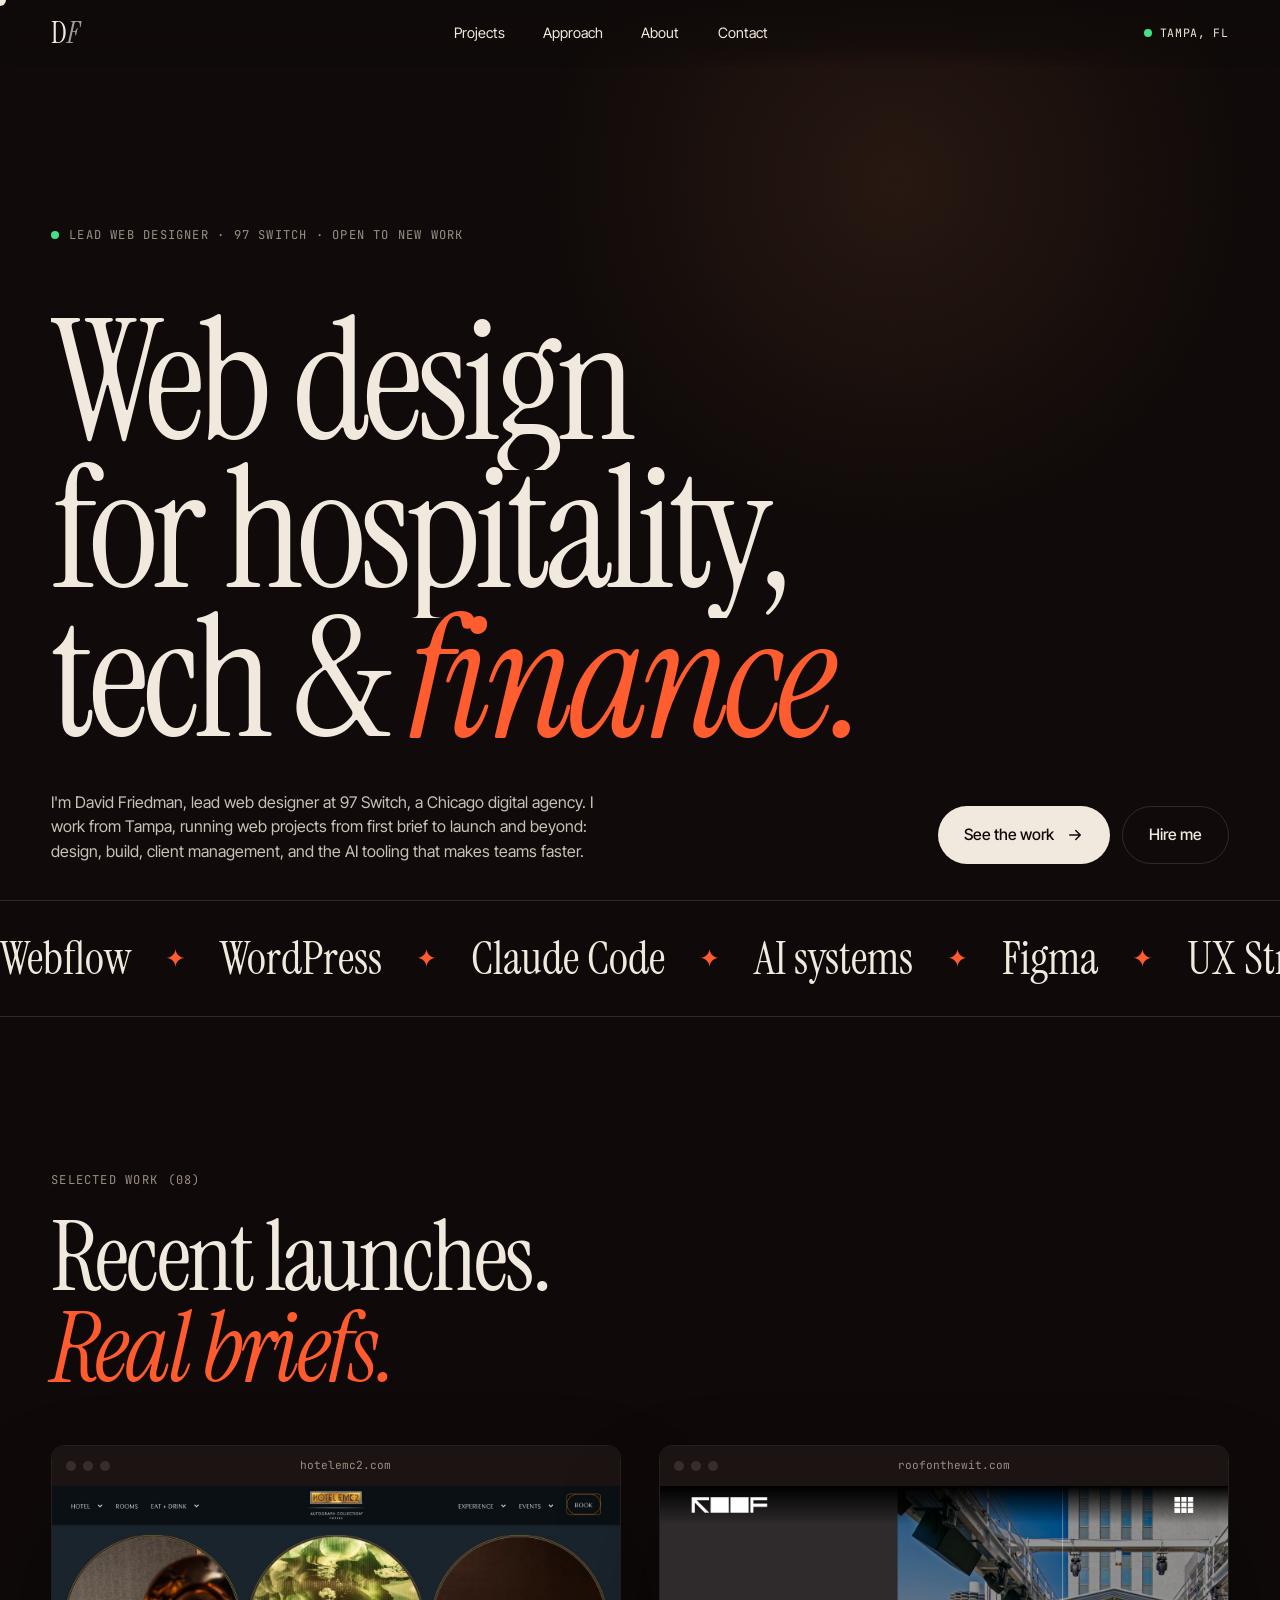
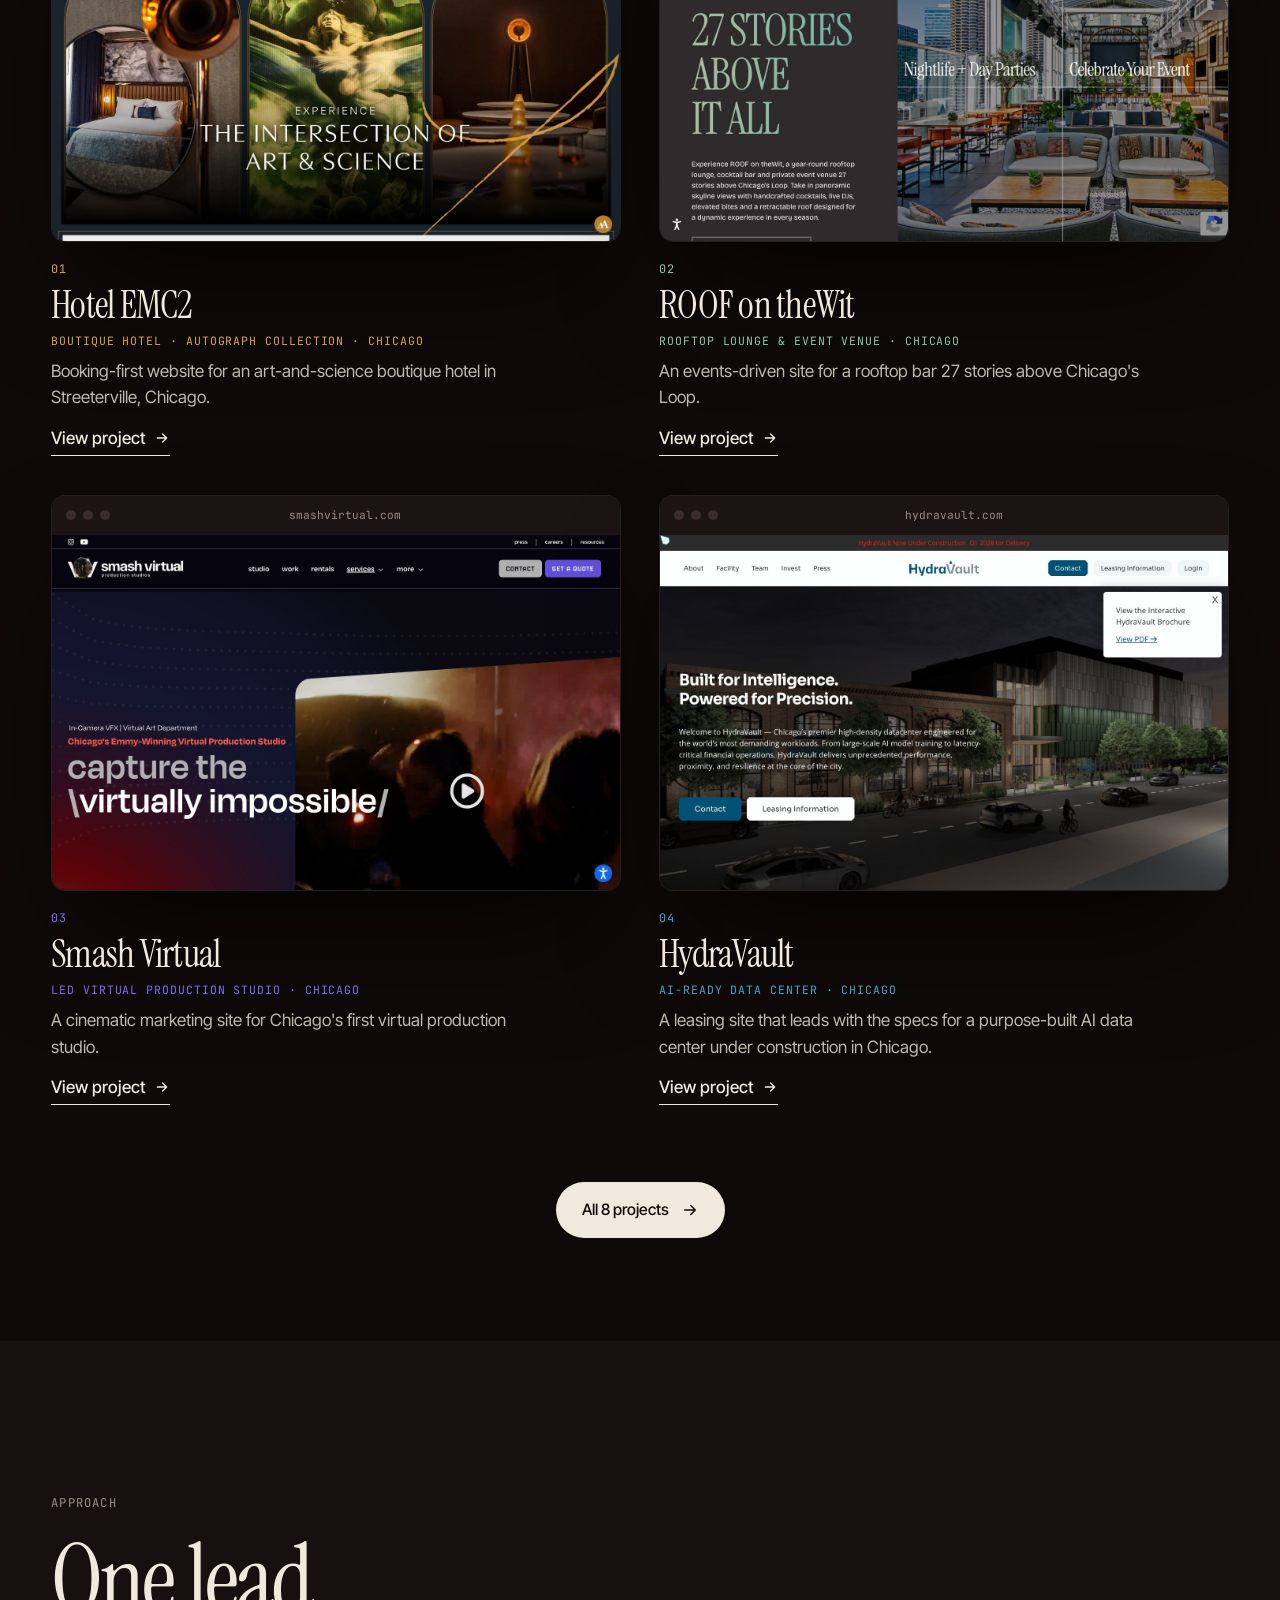
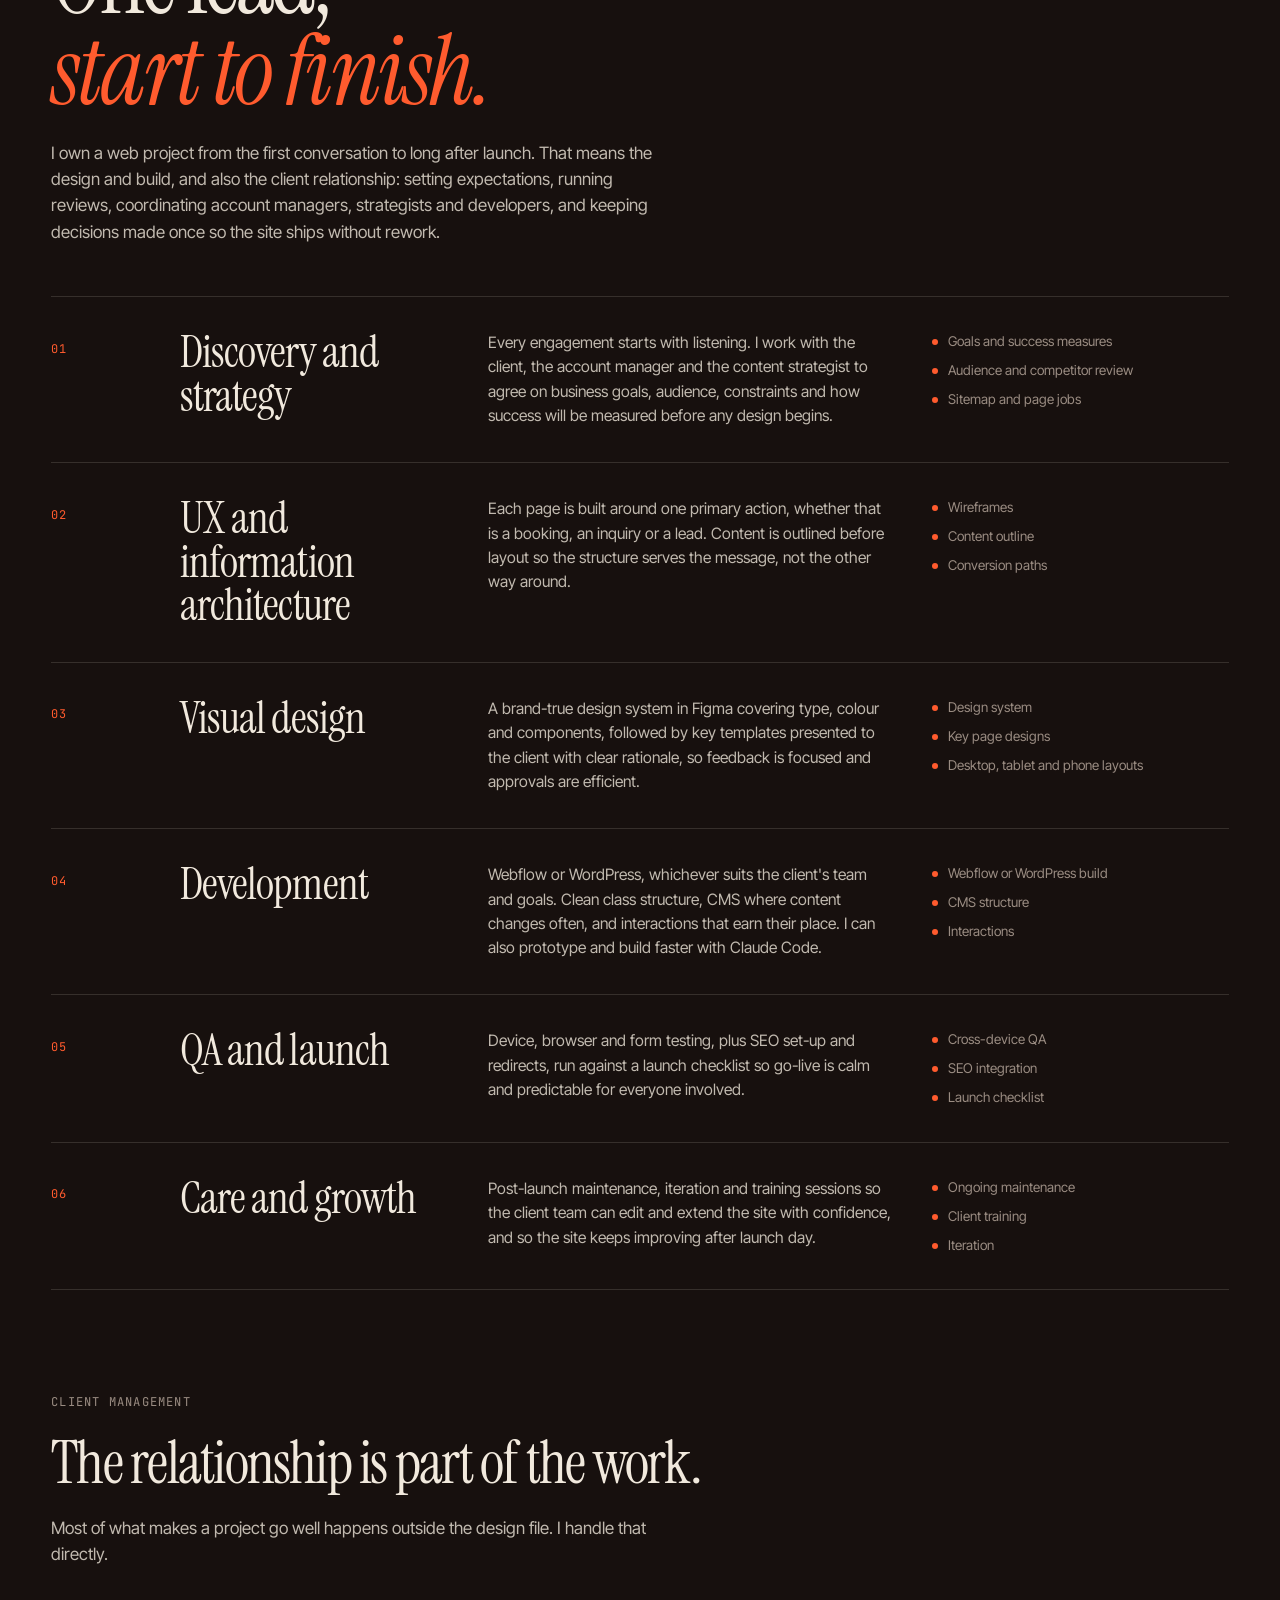
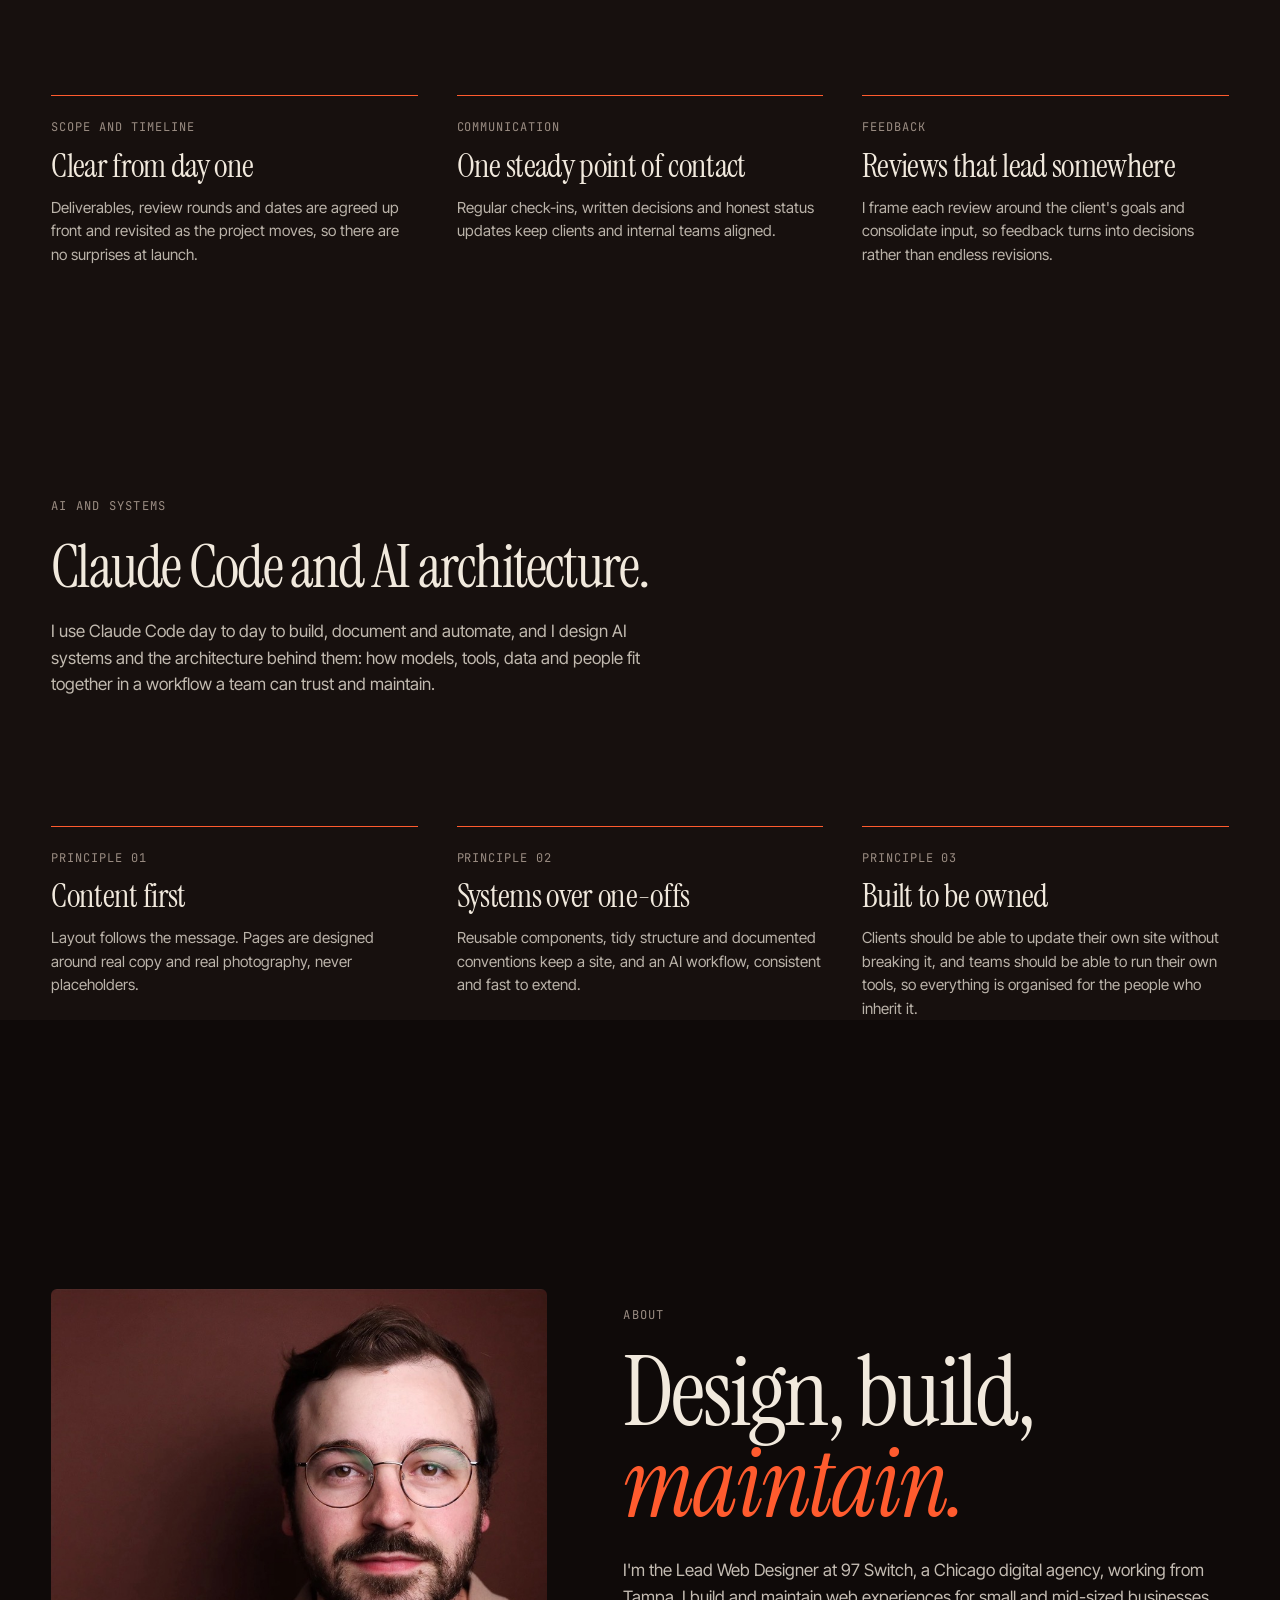
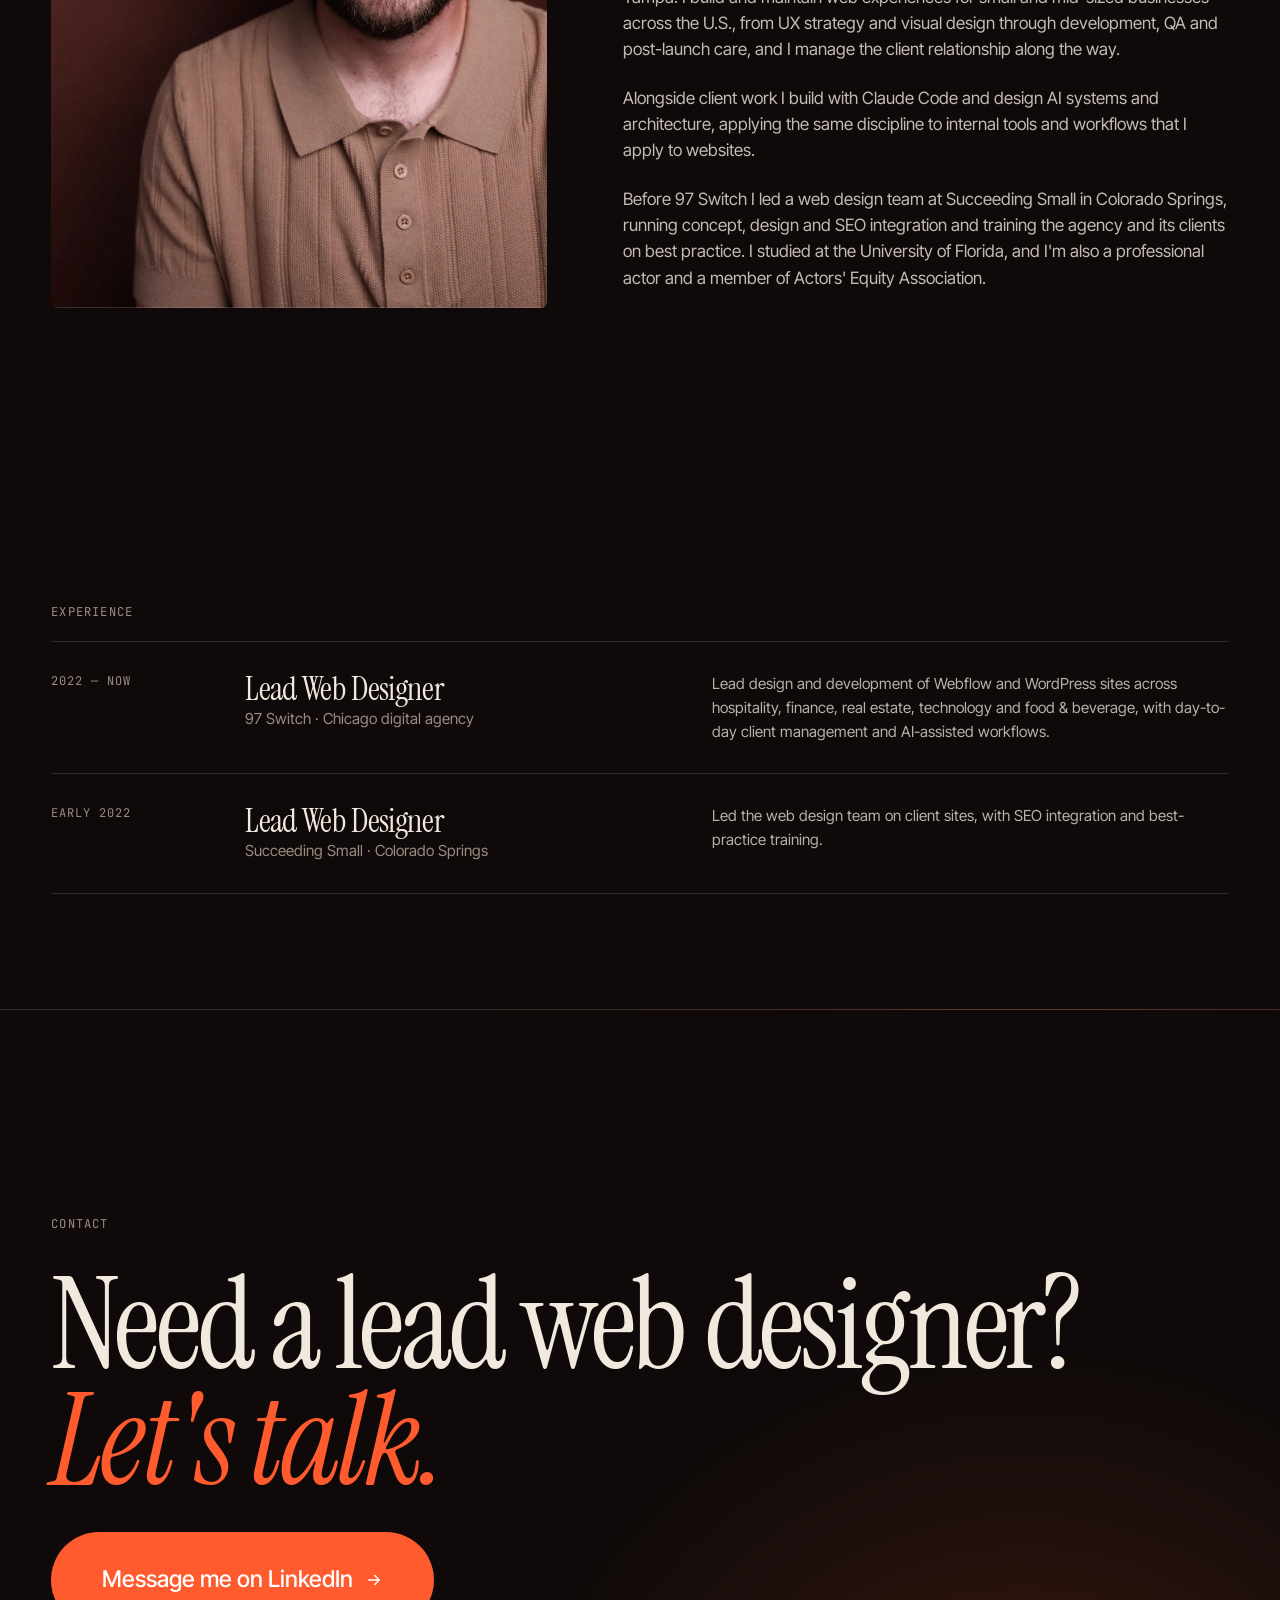
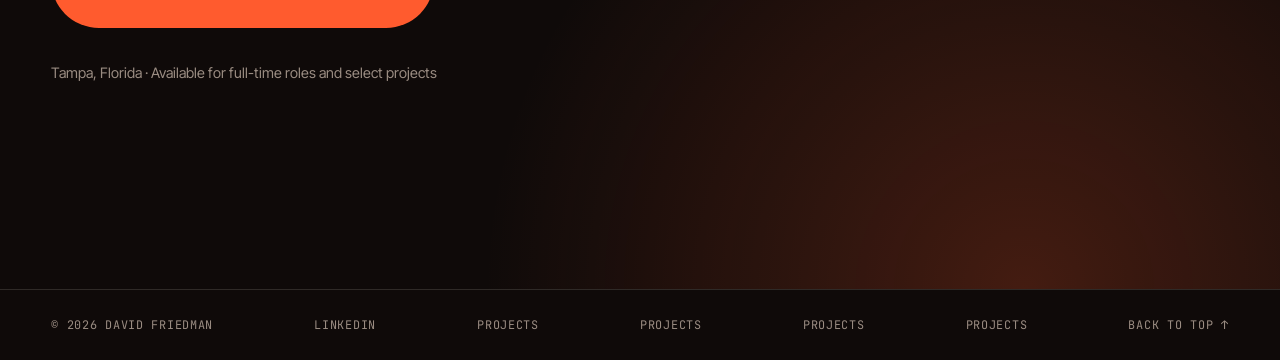
==== index.html @ f06d10a6 "Add files via upload" ====
<!doctype html>
<html lang="en">
<head>
<meta charset="utf-8">
<meta name="viewport" content="width=device-width, initial-scale=1">
<title>David Friedman | Web Designer, Hospitality, Tech &amp; Finance</title>
<meta name="description" content="Lead web designer at 97 Switch, a Chicago digital agency. I design, build and maintain Webflow and WordPress sites, manage client relationships end to end, and build with Claude Code and AI systems.">
<meta name="theme-color" content="#0f0a09">
<meta property="og:title" content="David Friedman | Lead Web Designer">
<meta property="og:description" content="Lead web designer at 97 Switch, a Chicago digital agency. I design, build and maintain Webflow and WordPress sites, manage client relationships end to end, and build with Claude Code and AI systems.">
<meta property="og:type" content="website">
<link rel="preconnect" href="https://fonts.googleapis.com">
<link rel="preconnect" href="https://fonts.gstatic.com" crossorigin>
<link href="https://fonts.googleapis.com/css2?family=Instrument+Serif:ital@0;1&family=Inter+Tight:wght@400;500;600&family=JetBrains+Mono:wght@400;500&display=swap" rel="stylesheet">
<link rel="stylesheet" href="styles.css">
<script>document.documentElement.classList.add('js')</script>
</head>
<body>

<div class="spot" aria-hidden="true"></div>
<div class="cursor" aria-hidden="true"><span></span></div>

<header class="nav">
  <a class="nav__logo" href="#top" aria-label="David Friedman, home">D<i>F</i></a>
  <nav class="nav__links" aria-label="Primary">
    <a href="projects.html">Projects</a>
    <a href="#approach">Approach</a>
    <a href="#about">About</a>
    <a href="#contact">Contact</a>
  </nav>
  <div class="nav__status"><span class="dot"></span><span>Tampa, FL</span></div>
</header>

<main id="top">

<!-- HERO -->
<section class="hero">
  <p class="eyebrow reveal"><span class="dot"></span> Lead Web Designer · 97 Switch · Open to new work</p>
  <h1 class="hero__title" aria-label="Web design for hospitality, tech and finance.">
    <span class="line"><span>Web design</span></span>
    <span class="line"><span>for hospitality,</span></span>
    <span class="line"><span>tech &amp; <em>finance.</em></span></span>
  </h1>
  <div class="hero__foot">
    <p class="hero__lede reveal">I'm David Friedman, lead web designer at 97 Switch, a Chicago digital agency. I work from Tampa, running web projects from first brief to launch and beyond: design, build, client management, and the AI tooling that makes teams faster.</p>
    <div class="hero__cta reveal">
      <a class="btn btn--solid magnetic" href="projects.html"><span>See the work</span><svg viewBox="0 0 24 24" aria-hidden="true"><path d="M5 12h14m-6-6 6 6-6 6"/></svg></a>
      <a class="btn btn--ghost magnetic" href="https://www.linkedin.com/in/david-b-friedman" target="_blank" rel="noopener"><span>Hire me</span></a>
    </div>
  </div>
</section>

<!-- MARQUEE -->
<div class="marquee" aria-hidden="true">
  <div class="marquee__track">
    <span>Webflow</span><i>✦</i><span>WordPress</span><i>✦</i><span>Claude Code</span><i>✦</i><span>AI systems</span><i>✦</i><span>Figma</span><i>✦</i><span>UX Strategy</span><i>✦</i><span>Visual Design</span><i>✦</i><span>Development</span><i>✦</i><span>QA</span><i>✦</i><span>SEO</span><i>✦</i>
    <span>Webflow</span><i>✦</i><span>WordPress</span><i>✦</i><span>Claude Code</span><i>✦</i><span>AI systems</span><i>✦</i><span>Figma</span><i>✦</i><span>UX Strategy</span><i>✦</i><span>Visual Design</span><i>✦</i><span>Development</span><i>✦</i><span>QA</span><i>✦</i><span>SEO</span><i>✦</i>
  </div>
</div>

<!-- WORK -->
<section class="work" id="work">
  <div class="section-head">
    <p class="eyebrow">Selected work <span class="mono">(08)</span></p>
    <h2>Recent launches.<br><em>Real briefs.</em></h2>
  </div>
  <div class="pgrid pgrid--home"><a class="pcard" href="projects/hotel-emc2.html" style="--accent:#d9a441"><div class="pcard__shot"><div class="frame frame--flat"><div class="frame__bar"><i></i><i></i><i></i><span>hotelemc2.com</span></div><img src="assets/emc2.jpg" alt="Hotel EMC2 homepage with three arched images and the headline The Intersection of Art and Science" loading="lazy"></div></div><div class="pcard__meta"><span class="mono">01</span><h3>Hotel EMC2</h3><p class="pcard__kind">Boutique hotel · Autograph Collection · Chicago</p><p class="pcard__sum">Booking-first website for an art-and-science boutique hotel in Streeterville, Chicago.</p><span class="link-u">View project <svg viewBox="0 0 24 24" aria-hidden="true"><path d="M5 12h14m-6-6 6 6-6 6"/></svg></span></div></a><a class="pcard" href="projects/roof-on-thewit.html" style="--accent:#8fc4a8"><div class="pcard__shot"><div class="frame frame--flat"><div class="frame__bar"><i></i><i></i><i></i><span>roofonthewit.com</span></div><img src="assets/roof.jpg" alt="ROOF on theWit homepage with the headline 27 Stories Above It All beside a rooftop lounge photo" loading="lazy"></div></div><div class="pcard__meta"><span class="mono">02</span><h3>ROOF on theWit</h3><p class="pcard__kind">Rooftop lounge &amp; event venue · Chicago</p><p class="pcard__sum">An events-driven site for a rooftop bar 27 stories above Chicago&#x27;s Loop.</p><span class="link-u">View project <svg viewBox="0 0 24 24" aria-hidden="true"><path d="M5 12h14m-6-6 6 6-6 6"/></svg></span></div></a><a class="pcard" href="projects/smash-virtual.html" style="--accent:#7b6cf0"><div class="pcard__shot"><div class="frame frame--flat"><div class="frame__bar"><i></i><i></i><i></i><span>smashvirtual.com</span></div><img src="assets/smash.jpg" alt="Smash Virtual homepage with the headline capture the virtually impossible" loading="lazy"></div></div><div class="pcard__meta"><span class="mono">03</span><h3>Smash Virtual</h3><p class="pcard__kind">LED virtual production studio · Chicago</p><p class="pcard__sum">A cinematic marketing site for Chicago&#x27;s first virtual production studio.</p><span class="link-u">View project <svg viewBox="0 0 24 24" aria-hidden="true"><path d="M5 12h14m-6-6 6 6-6 6"/></svg></span></div></a><a class="pcard" href="projects/hydravault.html" style="--accent:#4aa3c7"><div class="pcard__shot"><div class="frame frame--flat"><div class="frame__bar"><i></i><i></i><i></i><span>hydravault.com</span></div><img src="assets/hydravault.jpg" alt="HydraVault homepage with the headline Built for Intelligence, Powered for Precision over a rendering of the data center" loading="lazy"></div></div><div class="pcard__meta"><span class="mono">04</span><h3>HydraVault</h3><p class="pcard__kind">AI-ready data center · Chicago</p><p class="pcard__sum">A leasing site that leads with the specs for a purpose-built AI data center under construction in Chicago.</p><span class="link-u">View project <svg viewBox="0 0 24 24" aria-hidden="true"><path d="M5 12h14m-6-6 6 6-6 6"/></svg></span></div></a></div>
  <div class="work__more"><a class="btn btn--solid magnetic" href="projects.html"><span>All 8 projects</span><svg viewBox="0 0 24 24" aria-hidden="true"><path d="M5 12h14m-6-6 6 6-6 6"/></svg></a></div>
</section>

<!-- APPROACH -->
<section class="approach" id="approach">
  <div class="section-head">
    <p class="eyebrow">Approach</p>
    <h2>One lead,<br><em>start to finish.</em></h2>
    <p class="section-lede">I own a web project from the first conversation to long after launch. That means the design and build, and also the client relationship: setting expectations, running reviews, coordinating account managers, strategists and developers, and keeping decisions made once so the site ships without rework.</p>
  </div>
  <ol class="phases">
    <li>
      <span class="mono">01</span>
      <h3>Discovery and strategy</h3>
      <p>Every engagement starts with listening. I work with the client, the account manager and the content strategist to agree on business goals, audience, constraints and how success will be measured before any design begins.</p>
      <ul class="outputs"><li>Goals and success measures</li><li>Audience and competitor review</li><li>Sitemap and page jobs</li></ul>
    </li>
    <li>
      <span class="mono">02</span>
      <h3>UX and information architecture</h3>
      <p>Each page is built around one primary action, whether that is a booking, an inquiry or a lead. Content is outlined before layout so the structure serves the message, not the other way around.</p>
      <ul class="outputs"><li>Wireframes</li><li>Content outline</li><li>Conversion paths</li></ul>
    </li>
    <li>
      <span class="mono">03</span>
      <h3>Visual design</h3>
      <p>A brand-true design system in Figma covering type, colour and components, followed by key templates presented to the client with clear rationale, so feedback is focused and approvals are efficient.</p>
      <ul class="outputs"><li>Design system</li><li>Key page designs</li><li>Desktop, tablet and phone layouts</li></ul>
    </li>
    <li>
      <span class="mono">04</span>
      <h3>Development</h3>
      <p>Webflow or WordPress, whichever suits the client's team and goals. Clean class structure, CMS where content changes often, and interactions that earn their place. I can also prototype and build faster with Claude Code.</p>
      <ul class="outputs"><li>Webflow or WordPress build</li><li>CMS structure</li><li>Interactions</li></ul>
    </li>
    <li>
      <span class="mono">05</span>
      <h3>QA and launch</h3>
      <p>Device, browser and form testing, plus SEO set-up and redirects, run against a launch checklist so go-live is calm and predictable for everyone involved.</p>
      <ul class="outputs"><li>Cross-device QA</li><li>SEO integration</li><li>Launch checklist</li></ul>
    </li>
    <li>
      <span class="mono">06</span>
      <h3>Care and growth</h3>
      <p>Post-launch maintenance, iteration and training sessions so the client team can edit and extend the site with confidence, and so the site keeps improving after launch day.</p>
      <ul class="outputs"><li>Ongoing maintenance</li><li>Client training</li><li>Iteration</li></ul>
    </li>
  </ol>

  <div class="section-head section-head--sub">
    <p class="eyebrow">Client management</p>
    <h3 class="h-mid">The relationship is part of the work.</h3>
    <p class="section-lede">Most of what makes a project go well happens outside the design file. I handle that directly.</p>
  </div>
  <div class="principles">
    <div><span class="mono">Scope and timeline</span><h3>Clear from day one</h3><p>Deliverables, review rounds and dates are agreed up front and revisited as the project moves, so there are no surprises at launch.</p></div>
    <div><span class="mono">Communication</span><h3>One steady point of contact</h3><p>Regular check-ins, written decisions and honest status updates keep clients and internal teams aligned.</p></div>
    <div><span class="mono">Feedback</span><h3>Reviews that lead somewhere</h3><p>I frame each review around the client's goals and consolidate input, so feedback turns into decisions rather than endless revisions.</p></div>
  </div>

  <div class="section-head section-head--sub">
    <p class="eyebrow">AI and systems</p>
    <h3 class="h-mid">Claude Code and AI architecture.</h3>
    <p class="section-lede">I use Claude Code day to day to build, document and automate, and I design AI systems and the architecture behind them: how models, tools, data and people fit together in a workflow a team can trust and maintain.</p>
  </div>
  <div class="principles">
    <div><span class="mono">Principle 01</span><h3>Content first</h3><p>Layout follows the message. Pages are designed around real copy and real photography, never placeholders.</p></div>
    <div><span class="mono">Principle 02</span><h3>Systems over one-offs</h3><p>Reusable components, tidy structure and documented conventions keep a site, and an AI workflow, consistent and fast to extend.</p></div>
    <div><span class="mono">Principle 03</span><h3>Built to be owned</h3><p>Clients should be able to update their own site without breaking it, and teams should be able to run their own tools, so everything is organised for the people who inherit it.</p></div>
  </div>
</section>

<!-- ABOUT -->
<section class="about" id="about">
  <div class="about__img reveal"><img src="assets/glasses.jpg" alt="Portrait of David Friedman" loading="lazy"></div>
  <div class="about__copy">
    <p class="eyebrow">About</p>
    <h2>Design, build,<br><em>maintain.</em></h2>
    <p>I'm the Lead Web Designer at 97 Switch, a Chicago digital agency, working from Tampa. I build and maintain web experiences for small and mid-sized businesses across the U.S., from UX strategy and visual design through development, QA and post-launch care, and I manage the client relationship along the way.</p>
    <p>Alongside client work I build with Claude Code and design AI systems and architecture, applying the same discipline to internal tools and workflows that I apply to websites.</p>
    <p>Before 97 Switch I led a web design team at Succeeding Small in Colorado Springs, running concept, design and SEO integration and training the agency and its clients on best practice. I studied at the University of Florida, and I'm also a professional actor and a member of Actors' Equity Association.</p>
  </div>
</section>

<!-- EXPERIENCE -->
<section class="exp">
  <div class="section-head"><p class="eyebrow">Experience</p></div>
  <ul class="exp__list">
    <li><span class="mono">2022 — Now</span><div><h3>Lead Web Designer</h3><p>97 Switch · Chicago digital agency</p></div><p>Lead design and development of Webflow and WordPress sites across hospitality, finance, real estate, technology and food &amp; beverage, with day-to-day client management and AI-assisted workflows.</p></li>
    <li><span class="mono">Early 2022</span><div><h3>Lead Web Designer</h3><p>Succeeding Small · Colorado Springs</p></div><p>Led the web design team on client sites, with SEO integration and best-practice training.</p></li>
  </ul>
</section>

<!-- CONTACT -->
<section class="contact" id="contact">
  <p class="eyebrow">Contact</p>
  <h2>Need a lead web designer?<br><em>Let's talk.</em></h2>
  <a class="btn btn--big magnetic" href="https://www.linkedin.com/in/david-b-friedman" target="_blank" rel="noopener"><span>Message me on LinkedIn</span><svg viewBox="0 0 24 24" aria-hidden="true"><path d="M5 12h14m-6-6 6 6-6 6"/></svg></a>
  <p class="contact__small">Tampa, Florida · Available for full-time roles and select projects</p>
</section>

</main>

<footer class="foot">
  <span>© 2026 David Friedman</span>
  <a href="https://www.linkedin.com/in/david-b-friedman" target="_blank" rel="noopener">LinkedIn</a>
  <a href="projects.html">Projects</a>
  <a href="projects.html">Projects</a>
  <a href="projects.html">Projects</a>
  <a href="projects.html">Projects</a>
  <a href="#top">Back to top ↑</a>
</footer>

<script src="main.js"></script>
</body>
</html>
---- styles.css ----
:root{
  --bg:#0f0a09; --bg2:#17100e; --bone:#f1e9dd; --mute:#9a8c82; --line:rgba(241,233,221,.14);
  --ember:#ff5b2e; --pad:clamp(20px,4vw,56px);
  --serif:'Instrument Serif',Georgia,serif; --sans:'Inter Tight',system-ui,sans-serif; --mono:'JetBrains Mono',ui-monospace,monospace;
  --ease:cubic-bezier(.22,1,.36,1);
}
*,*::before,*::after{box-sizing:border-box;margin:0;padding:0}
html{scroll-behavior:smooth;-webkit-text-size-adjust:100%}
body{background:var(--bg);color:var(--bone);font-family:var(--sans);font-size:17px;line-height:1.55;-webkit-font-smoothing:antialiased;overflow-x:hidden}
img{display:block;max-width:100%}
a{color:inherit;text-decoration:none}
ul,ol{list-style:none}
em{font-family:var(--serif);font-style:italic;font-weight:400;color:var(--ember)}
.mono{font-family:var(--mono);font-size:.75rem;letter-spacing:.08em;text-transform:uppercase;color:var(--mute)}
:focus-visible{outline:2px solid var(--ember);outline-offset:4px;border-radius:4px}
::selection{background:var(--ember);color:var(--bg)}

/* grain */
body::after{content:"";position:fixed;inset:0;pointer-events:none;z-index:90;opacity:.07;mix-blend-mode:overlay;
  background-image:url("data:image/svg+xml;utf8,<svg xmlns='http://www.w3.org/2000/svg' width='160' height='160'><filter id='n'><feTurbulence type='fractalNoise' baseFrequency='.9' numOctaves='2'/></filter><rect width='100%' height='100%' filter='url(%23n)'/></svg>")}

/* curtain preloader */
.curtain{position:fixed;inset:0;z-index:200;display:none}
.js .curtain{display:block}
.curtain__half{position:absolute;top:0;bottom:0;width:50.5%;background:#2a0c08;background-image:repeating-linear-gradient(90deg,rgba(0,0,0,.35) 0 2px,transparent 2px 46px,rgba(255,255,255,.04) 46px 48px);transition:transform 1.1s var(--ease)}
.curtain__half--l{left:0}.curtain__half--r{right:0}
.curtain__label{position:absolute;left:50%;top:50%;transform:translate(-50%,-50%);display:flex;gap:14px;align-items:baseline;font-family:var(--mono);font-size:.8rem;letter-spacing:.18em;text-transform:uppercase;color:var(--bone);transition:opacity .4s}
.curtain__label b{font-family:var(--serif);font-weight:400;font-style:italic;font-size:2.4rem;letter-spacing:0;color:var(--ember);min-width:2ch}
.curtain.open .curtain__half--l{transform:translateX(-101%)}
.curtain.open .curtain__half--r{transform:translateX(101%)}
.curtain.open .curtain__label{opacity:0}
.curtain.gone{display:none}

/* spotlight + cursor */
.spot{position:fixed;inset:0;pointer-events:none;z-index:1;background:radial-gradient(600px circle at var(--mx,70%) var(--my,20%),rgba(255,140,80,.10),transparent 60%)}
.cursor{position:fixed;left:0;top:0;z-index:150;pointer-events:none;display:none}
.cursor span{display:block;width:12px;height:12px;margin:-6px 0 0 -6px;border-radius:50%;background:var(--bone);mix-blend-mode:difference;transition:transform .25s var(--ease)}
.cursor.big span{transform:scale(4)}
@media (hover:hover) and (pointer:fine){.cursor{display:block}}

/* nav */
.nav{position:fixed;top:0;left:0;right:0;z-index:100;display:flex;align-items:center;justify-content:space-between;padding:16px var(--pad);color:var(--bone);background:linear-gradient(180deg,rgba(15,10,9,.92),rgba(15,10,9,.6) 70%,transparent);-webkit-backdrop-filter:blur(8px);backdrop-filter:blur(8px)}
.nav__logo{font-family:var(--serif);font-size:1.9rem;line-height:1;letter-spacing:-.02em}
.nav__logo i{color:#fff;opacity:.6}
.nav__links{display:flex;gap:clamp(16px,3vw,40px);font-size:.9rem}
.nav__links a{position:relative;padding:6px 0}
.nav__links a::after{content:"";position:absolute;left:0;right:0;bottom:0;height:1px;background:currentColor;transform:scaleX(0);transform-origin:left;transition:transform .4s var(--ease)}
.nav__links a:hover::after{transform:scaleX(1)}
.nav__status{display:flex;align-items:center;gap:8px;font-family:var(--mono);font-size:.72rem;letter-spacing:.06em;text-transform:uppercase}
.dot{width:8px;height:8px;border-radius:50%;background:#43e08a;box-shadow:0 0 0 0 rgba(67,224,138,.6);animation:pulse 2s infinite;display:inline-block}
@keyframes pulse{70%{box-shadow:0 0 0 9px rgba(67,224,138,0)}100%{box-shadow:0 0 0 0 rgba(67,224,138,0)}}

.eyebrow{font-family:var(--mono);font-size:.76rem;letter-spacing:.1em;text-transform:uppercase;color:var(--mute);display:flex;gap:10px;align-items:center}

/* hero */
.hero{position:relative;z-index:2;min-height:100svh;padding:clamp(110px,16vh,160px) var(--pad) 36px;display:flex;flex-direction:column;justify-content:flex-end;gap:clamp(24px,4vh,44px)}
.hero__title{font-family:var(--serif);font-weight:400;font-size:clamp(3.4rem,13.2vw,13.5rem);line-height:.88;letter-spacing:-.035em;margin-top:clamp(16px,3vh,32px)}
.line{display:block;overflow:hidden;padding-bottom:.08em;margin-bottom:-.08em}
.line>span{display:inline-block}
.hero__foot{display:flex;justify-content:space-between;align-items:flex-end;gap:32px;flex-wrap:wrap}
.hero__lede{max-width:560px;color:rgba(241,233,221,.82);font-size:clamp(1rem,1.25vw,1.2rem)}
.hero__cta{display:flex;gap:12px;flex-wrap:wrap}
.hero__stats{display:grid;grid-template-columns:repeat(4,1fr);border-top:1px solid var(--line);padding-top:22px;gap:20px}
.hero__stats b{display:block;font-family:var(--serif);font-weight:400;font-size:clamp(2rem,4vw,3.6rem);line-height:1;letter-spacing:-.02em}
.hero__stats span{font-size:.82rem;color:var(--mute)}

/* buttons */
.btn{display:inline-flex;align-items:center;gap:12px;padding:16px 26px;border-radius:999px;font-weight:500;font-size:.98rem;transition:background .4s var(--ease),color .4s,transform .3s var(--ease),border-color .3s;will-change:transform}
.btn svg{width:18px;height:18px;fill:none;stroke:currentColor;stroke-width:2;stroke-linecap:round;stroke-linejoin:round;transition:transform .4s var(--ease)}
.btn:hover svg{transform:translateX(4px)}
.btn--solid{background:var(--bone);color:var(--bg)}
.btn--solid:hover{background:var(--ember);color:#fff}
.btn--ghost{border:1px solid var(--line);color:var(--bone)}
.btn--ghost:hover{border-color:var(--bone);background:rgba(241,233,221,.06)}
.btn--big{background:var(--ember);color:#fff;padding:clamp(20px,2.4vw,30px) clamp(30px,4vw,56px);font-size:clamp(1.05rem,1.8vw,1.5rem)}
.btn--big:hover{background:var(--bone);color:var(--bg)}

/* marquee */
.marquee{position:relative;z-index:2;border-block:1px solid var(--line);overflow:hidden;padding:22px 0;background:var(--bg)}
.marquee__track{display:flex;gap:34px;width:max-content;animation:mq 38s linear infinite;font-family:var(--serif);font-size:clamp(1.8rem,3.6vw,3.2rem);white-space:nowrap;align-items:center}
.marquee__track i{font-style:normal;color:var(--ember);font-size:.55em}
@keyframes mq{to{transform:translateX(-50%)}}

/* sections */
section{position:relative;z-index:2}
.section-head{padding:clamp(80px,12vw,170px) var(--pad) clamp(30px,4vw,60px);display:grid;gap:22px}
.section-head h2,.contact h2,.about h2{font-family:var(--serif);font-weight:400;font-size:clamp(2.6rem,7.5vw,7.4rem);line-height:.95;letter-spacing:-.03em}

/* work: stacking cases */
.case{position:relative;min-height:100svh;display:flex;align-items:center;background:var(--bg);border-top:1px solid var(--line);padding:clamp(70px,9vh,110px) var(--pad) clamp(30px,5vh,60px);overflow:hidden}
.case::before{content:"";position:absolute;width:70vw;height:70vw;right:-20vw;top:-25vw;background:radial-gradient(circle,var(--accent) 0,transparent 62%);opacity:.16;pointer-events:none}
.case__inner{position:relative;width:100%;display:grid;grid-template-columns:minmax(280px,.8fr) 1.5fr;gap:clamp(28px,5vw,80px);align-items:center;max-width:1700px;margin:0 auto}
.case__meta h3{font-family:var(--serif);font-weight:400;font-size:clamp(2.6rem,5.6vw,5.6rem);line-height:.95;letter-spacing:-.03em;margin:14px 0 14px}
.case__kind{color:var(--accent);font-family:var(--mono);font-size:.74rem;letter-spacing:.08em;text-transform:uppercase;margin-bottom:18px}
.case__desc{color:rgba(241,233,221,.78);max-width:46ch;margin-bottom:22px}
.tags{display:flex;flex-wrap:wrap;gap:8px;margin-bottom:26px}
.tags li{font-size:.78rem;padding:6px 13px;border:1px solid var(--line);border-radius:999px;color:var(--mute)}
.case__link,.link-u{display:inline-flex;gap:8px;align-items:center;font-weight:500;border-bottom:1px solid var(--bone);padding-bottom:4px;transition:color .3s,border-color .3s,gap .3s}
.case__link svg,.link-u svg{width:16px;height:16px;fill:none;stroke:currentColor;stroke-width:2;stroke-linecap:round;stroke-linejoin:round}
.case__link:hover,.link-u:hover{color:var(--accent,var(--ember));border-color:var(--accent,var(--ember));gap:12px}
.case__shot{display:block;perspective:1600px}
.frame{border-radius:14px;overflow:hidden;background:#000;border:1px solid var(--line);box-shadow:0 60px 120px -30px rgba(0,0,0,.8);transform:rotateY(-6deg) rotateX(2deg);transition:transform .8s var(--ease)}
.case__shot:hover .frame{transform:rotateY(0) rotateX(0) scale(1.015)}
.frame__bar{display:flex;align-items:center;gap:7px;padding:11px 14px;background:#1c1412;font-family:var(--mono);font-size:.7rem;color:var(--mute)}
.frame__bar i{width:10px;height:10px;border-radius:50%;background:#3a2d29}
.frame__bar span{margin-left:12px;flex:1;text-align:center;padding-right:44px}
.frame img{width:100%;aspect-ratio:16/10;object-fit:cover;object-position:top}

.bill{padding:clamp(60px,8vw,110px) var(--pad);background:var(--bg);border-top:1px solid var(--line);position:relative}
.bill ul{margin-top:18px}
.bill li{display:grid;grid-template-columns:1.2fr 1.4fr auto;gap:20px;padding:22px 0;border-bottom:1px solid var(--line);align-items:baseline}
.bill li span:first-child{font-family:var(--serif);font-size:clamp(1.6rem,3vw,2.6rem);letter-spacing:-.02em}
.bill li span:last-child,.bill li em{color:var(--mute)}
.bill li em{font-family:var(--mono);font-style:normal;font-size:.74rem;letter-spacing:.08em;text-transform:uppercase;color:var(--ember)}

/* approach */
.approach{background:var(--bg2)}
.section-lede{max-width:62ch;color:rgba(241,233,221,.78)}
.phases{margin:0 var(--pad);border-top:1px solid var(--line)}
.phases>li{display:grid;grid-template-columns:90px 1fr 1.5fr 1.1fr;gap:clamp(16px,3vw,48px);padding:34px 0;border-bottom:1px solid var(--line);align-items:start}
.phases .mono{color:var(--ember);padding-top:.7em}
.phases h3{font-family:var(--serif);font-weight:400;font-size:clamp(2rem,3.4vw,3.2rem);letter-spacing:-.02em;line-height:1}
.phases p{color:rgba(241,233,221,.78);font-size:.98rem;max-width:52ch}
.outputs{display:grid;gap:8px;font-size:.84rem;color:var(--mute)}
.outputs li{display:flex;gap:10px;align-items:baseline}
.outputs li::before{content:"";width:6px;height:6px;border-radius:50%;background:var(--ember);flex:none;transform:translateY(-1px)}
.principles{display:grid;grid-template-columns:repeat(3,1fr);gap:clamp(20px,3vw,48px);margin:clamp(50px,6vw,90px) var(--pad) clamp(80px,10vw,150px)}
.principles>div{display:grid;gap:12px;align-content:start;padding-top:22px;border-top:1px solid var(--ember)}
.principles h3{font-family:var(--serif);font-weight:400;font-size:clamp(1.7rem,2.6vw,2.4rem);letter-spacing:-.02em;line-height:1.05}
.principles p{color:rgba(241,233,221,.75);font-size:.95rem}

/* about */
.about{display:grid;grid-template-columns:.9fr 1.1fr;gap:clamp(30px,6vw,100px);padding:clamp(80px,11vw,160px) var(--pad);align-items:center;background:var(--bg)}
.about__img{border-radius:6px;overflow:hidden;aspect-ratio:4/5;position:relative}
.about__img img{width:100%;height:100%;object-fit:cover;object-position:58% 30%}
.about__copy{display:grid;gap:22px;max-width:640px}
.about__copy p:not(.eyebrow){color:rgba(241,233,221,.8)}
.about h2{margin-bottom:6px}
.link-u{justify-self:start}

/* experience */
.exp{background:var(--bg)}
.exp .section-head{padding-bottom:20px}
.exp__list{margin:0 var(--pad) clamp(70px,9vw,130px);border-top:1px solid var(--line)}
.exp__list li{display:grid;grid-template-columns:170px 1.2fr 1.4fr;gap:24px;padding:30px 0;border-bottom:1px solid var(--line);align-items:start;transition:padding .5s var(--ease)}
.exp__list li:hover{padding-left:14px}
.exp__list h3{font-family:var(--serif);font-weight:400;font-size:clamp(1.6rem,2.6vw,2.4rem);letter-spacing:-.02em;line-height:1.05}
.exp__list div p,.exp__list li>p{color:var(--mute);font-size:.95rem}
.exp__list li>p{color:rgba(241,233,221,.75)}

/* contact */
.contact{padding:clamp(100px,16vw,220px) var(--pad);display:grid;gap:34px;justify-items:start;background:radial-gradient(900px circle at 80% 100%,rgba(255,91,46,.22),transparent 60%),var(--bg);border-top:1px solid var(--line)}
.contact h2{font-size:clamp(3rem,10vw,10.5rem);line-height:.9}
.contact__small{color:var(--mute);font-size:.9rem}
.foot{position:relative;z-index:2;display:flex;justify-content:space-between;gap:20px;flex-wrap:wrap;padding:26px var(--pad);border-top:1px solid var(--line);font-family:var(--mono);font-size:.74rem;letter-spacing:.06em;text-transform:uppercase;color:var(--mute);background:var(--bg)}
.foot a:hover{color:var(--ember)}

/* reveal */
.js .reveal{opacity:0;transform:translateY(26px);transition:opacity .9s var(--ease),transform .9s var(--ease)}
.js .reveal.in{opacity:1;transform:none}
.js .line>span{transform:translateY(110%);transition:transform 1.2s var(--ease)}
.js .ready .line>span,.js.ready .line>span{transform:none}
.js.ready .line:nth-child(2)>span{transition-delay:.1s}
.js.ready .line:nth-child(3)>span{transition-delay:.2s}

@media (min-width:981px) and (min-height:760px){.case{position:sticky;top:0}}

/* responsive */
@media (max-width:980px){
  .case{position:relative;min-height:0;padding-top:70px}
  .case__inner{grid-template-columns:1fr}
  .case__shot{order:-1}
  .frame{transform:none}
  .phases>li{grid-template-columns:70px 1fr;row-gap:12px}
  .phases p,.outputs{grid-column:2}
  .principles{grid-template-columns:1fr}
  .about{grid-template-columns:1fr}
  .about__img{max-width:460px}
  .exp__list li{grid-template-columns:1fr;gap:8px}
  .bill li{grid-template-columns:1fr;gap:4px}
}
@media (max-width:640px){
  body{font-size:16px}
  .nav__links{gap:18px;font-size:.84rem}
  .nav__links a{padding:12px 0}
  .nav__status{display:none}
  .hero__stats{grid-template-columns:1fr 1fr}
  .phases>li{grid-template-columns:1fr}
  .phases p,.outputs{grid-column:1}
}
@media (prefers-reduced-motion:reduce){
  *,*::before,*::after{animation:none!important;transition:none!important}
  .js .reveal,.js .line>span{opacity:1;transform:none}
  .curtain{display:none!important}
}

/* ---- multi-page additions ---- */
.proj{padding-top:0;overflow-x:clip}
.ph{padding:clamp(120px,18vh,190px) var(--pad) clamp(30px,5vw,60px);display:grid;gap:18px;position:relative}
.ph::before{content:"";position:absolute;width:60vw;height:60vw;right:-15vw;top:-20vw;background:radial-gradient(circle,var(--accent) 0,transparent 62%);opacity:.16;pointer-events:none}
.ph h1{font-family:var(--serif);font-weight:400;font-size:clamp(3rem,10vw,10rem);line-height:.9;letter-spacing:-.035em}
.ph__kind{color:var(--accent);font-family:var(--mono);font-size:.78rem;letter-spacing:.08em;text-transform:uppercase}
.ph__sum{max-width:52ch;font-size:clamp(1.1rem,1.6vw,1.4rem);color:rgba(241,233,221,.82)}
.ph__cta{margin-top:10px}
.eyebrow a{color:inherit;transition:color .3s}.eyebrow a:hover{color:var(--bone)}
.pshot{padding:0 var(--pad) clamp(40px,6vw,80px);max-width:1700px;margin:0 auto;position:relative}
.frame--flat{transform:none!important}
.art{aspect-ratio:16/9;border-radius:18px;border:1px solid var(--line);display:flex;flex-direction:column;justify-content:flex-end;gap:10px;padding:clamp(20px,3vw,44px);background:radial-gradient(120% 120% at 85% 0%,var(--accent) 0,transparent 55%),#16100e;overflow:hidden}
.art b{font-family:var(--serif);font-weight:400;font-size:clamp(2rem,6vw,5.6rem);line-height:.95;letter-spacing:-.03em}
.art .mono{font-size:.74rem;letter-spacing:.08em;text-transform:uppercase;color:rgba(241,233,221,.8)}
.pbody{padding:clamp(30px,5vw,70px) var(--pad);max-width:1700px;margin:0 auto;display:grid;gap:22px}
.facts{display:grid;grid-template-columns:repeat(auto-fit,minmax(170px,1fr));gap:24px;border-top:1px solid var(--line);border-bottom:1px solid var(--line);padding:26px 0}
.facts dt{font-family:var(--mono);font-size:.72rem;letter-spacing:.1em;text-transform:uppercase;color:var(--mute);margin-bottom:6px}
.facts dd{font-weight:500}
.pcols{grid-template-columns:1fr 1fr;gap:clamp(28px,5vw,80px)}
.pcols>div{display:grid;gap:16px;align-content:start}
.lead{font-size:clamp(1.05rem,1.5vw,1.3rem);line-height:1.55;color:rgba(241,233,221,.85);max-width:56ch}
.did{display:grid;gap:0;border-top:1px solid var(--line)}
.did li{display:grid;grid-template-columns:80px minmax(180px,.8fr) 1.4fr;gap:clamp(16px,3vw,48px);padding:clamp(22px,3vw,38px) 0;border-bottom:1px solid var(--line);align-items:baseline}
.did .mono{color:var(--accent)}
.did h3{font-family:var(--serif);font-weight:400;font-size:clamp(1.6rem,2.6vw,2.4rem);line-height:1.05;letter-spacing:-.02em}
.did p{color:rgba(241,233,221,.8);max-width:58ch}
.results{display:grid;grid-template-columns:repeat(auto-fit,minmax(200px,1fr));gap:clamp(20px,3vw,48px)}
.results b{display:block;font-family:var(--serif);font-weight:400;font-size:clamp(2.6rem,6vw,5.2rem);line-height:1;letter-spacing:-.03em;color:var(--accent)}
.results span{display:block;color:rgba(241,233,221,.75);margin-top:8px;max-width:30ch}
.outnote{font-size:.85rem;color:var(--mute);max-width:70ch}
.pnext{padding:clamp(60px,9vw,130px) var(--pad);border-top:1px solid var(--line);display:grid;gap:18px}
.pnext__link{display:inline-flex;align-items:center;gap:18px;font-family:var(--serif);font-size:clamp(2.4rem,7vw,6.5rem);line-height:1;letter-spacing:-.03em;transition:color .3s,gap .3s}
.pnext__link svg{width:.7em;height:.7em;fill:none;stroke:currentColor;stroke-width:1.6;stroke-linecap:round;stroke-linejoin:round}
.pnext__link:hover{color:var(--accent);gap:30px}
.phead{padding-top:clamp(130px,18vh,200px)}
.h-big{font-family:var(--serif);font-weight:400;font-size:clamp(2.8rem,9vw,9rem);line-height:.92;letter-spacing:-.035em}
.h-mid{font-family:var(--serif);font-weight:400;font-size:clamp(2rem,4.6vw,4.4rem);line-height:1;letter-spacing:-.03em}
.section-head--sub{padding-top:clamp(60px,8vw,120px)}
.pgrid{display:grid;grid-template-columns:repeat(2,1fr);gap:clamp(22px,3vw,44px);padding:0 var(--pad) clamp(40px,6vw,80px);max-width:1700px;margin:0 auto}
.pcard{display:grid;gap:18px;align-content:start;position:relative}
.pcard__shot .frame,.pcard__shot .art{transition:transform .6s var(--ease),border-color .3s}
.pcard:hover .pcard__shot .frame,.pcard:hover .pcard__shot .art{transform:translateY(-6px)}
.pcard__meta{display:grid;gap:8px}
.pcard__meta .mono{color:var(--accent);font-size:.74rem}
.pcard h3{font-family:var(--serif);font-weight:400;font-size:clamp(1.9rem,3vw,3rem);line-height:1;letter-spacing:-.02em}
.pcard__kind{color:var(--accent);font-family:var(--mono);font-size:.72rem;letter-spacing:.08em;text-transform:uppercase}
.pcard__sum{color:rgba(241,233,221,.78);max-width:48ch}
.pcard .link-u{width:max-content;margin-top:6px}
.pcard:hover .link-u{color:var(--accent);border-color:var(--accent);gap:12px}
.work__more{padding:0 var(--pad) clamp(60px,8vw,110px);display:flex;justify-content:center}
.bill--wide{max-width:1700px;margin:0 auto;padding-left:var(--pad);padding-right:var(--pad)}
@media (max-width:980px){.pcols{grid-template-columns:1fr}.did li{grid-template-columns:50px 1fr}.did li p{grid-column:2}}
@media (max-width:640px){.pgrid{grid-template-columns:1fr}.did li{grid-template-columns:1fr}.did li p{grid-column:1}}

.plain img{width:100%;border-radius:18px;border:1px solid var(--line);display:block}
.gal{display:grid;gap:clamp(14px,2vw,28px)}
.gal figure{margin:0;overflow:hidden;border-radius:14px;border:1px solid var(--line);background:#16100e}
.gal img{width:100%;height:100%;object-fit:cover;display:block;cursor:zoom-in;transition:transform .6s var(--ease)}
.gal figure:hover img{transform:scale(1.02)}
.gal--live{grid-template-columns:minmax(0,3fr) minmax(0,1fr);align-items:start}
.gal__desk{display:grid;grid-template-columns:1fr 1fr;gap:clamp(14px,2vw,28px)}
.gal .phone{border-radius:28px;border-width:3px}
.gal--proj{grid-template-columns:repeat(2,1fr)}
.gal--proj figure:nth-child(3n+1){grid-column:1/-1}
.pquote{padding-top:clamp(40px,6vw,90px);padding-bottom:clamp(40px,6vw,90px)}
.pquote blockquote{max-width:46ch;border-left:2px solid var(--accent);padding-left:clamp(20px,3vw,44px)}
.pquote p{font-family:var(--serif);font-size:clamp(1.6rem,3.4vw,3.2rem);line-height:1.12;letter-spacing:-.02em}
.pquote footer{margin-top:18px;font-family:var(--mono);font-size:.74rem;letter-spacing:.08em;text-transform:uppercase;color:var(--mute)}
.lb{position:fixed;inset:0;z-index:300;background:rgba(10,6,5,.94);display:grid;place-items:center;padding:24px;cursor:zoom-out}
.lb img{max-width:100%;max-height:100%;border-radius:10px}
@media (max-width:980px){.gal--live{grid-template-columns:1fr}.gal .phone{max-width:320px}}
@media (max-width:640px){.gal__desk,.gal--proj{grid-template-columns:1fr}}
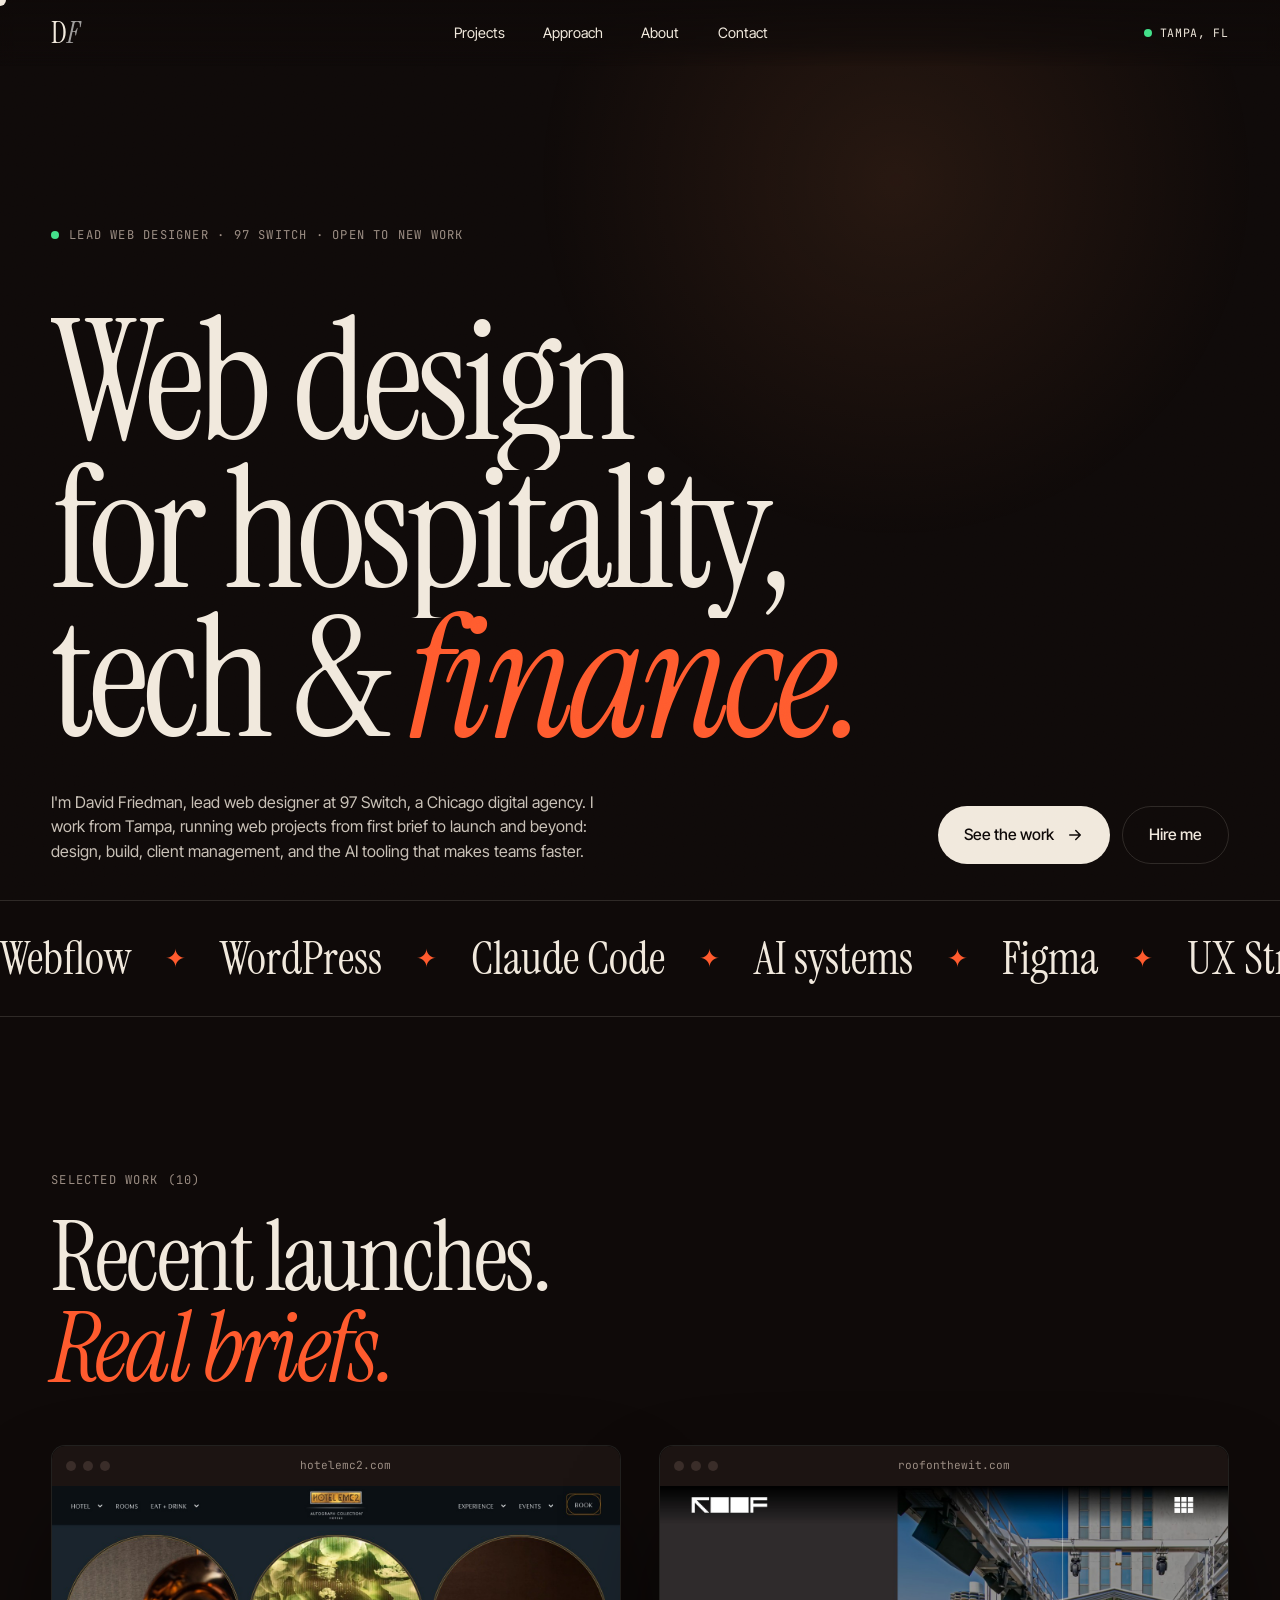
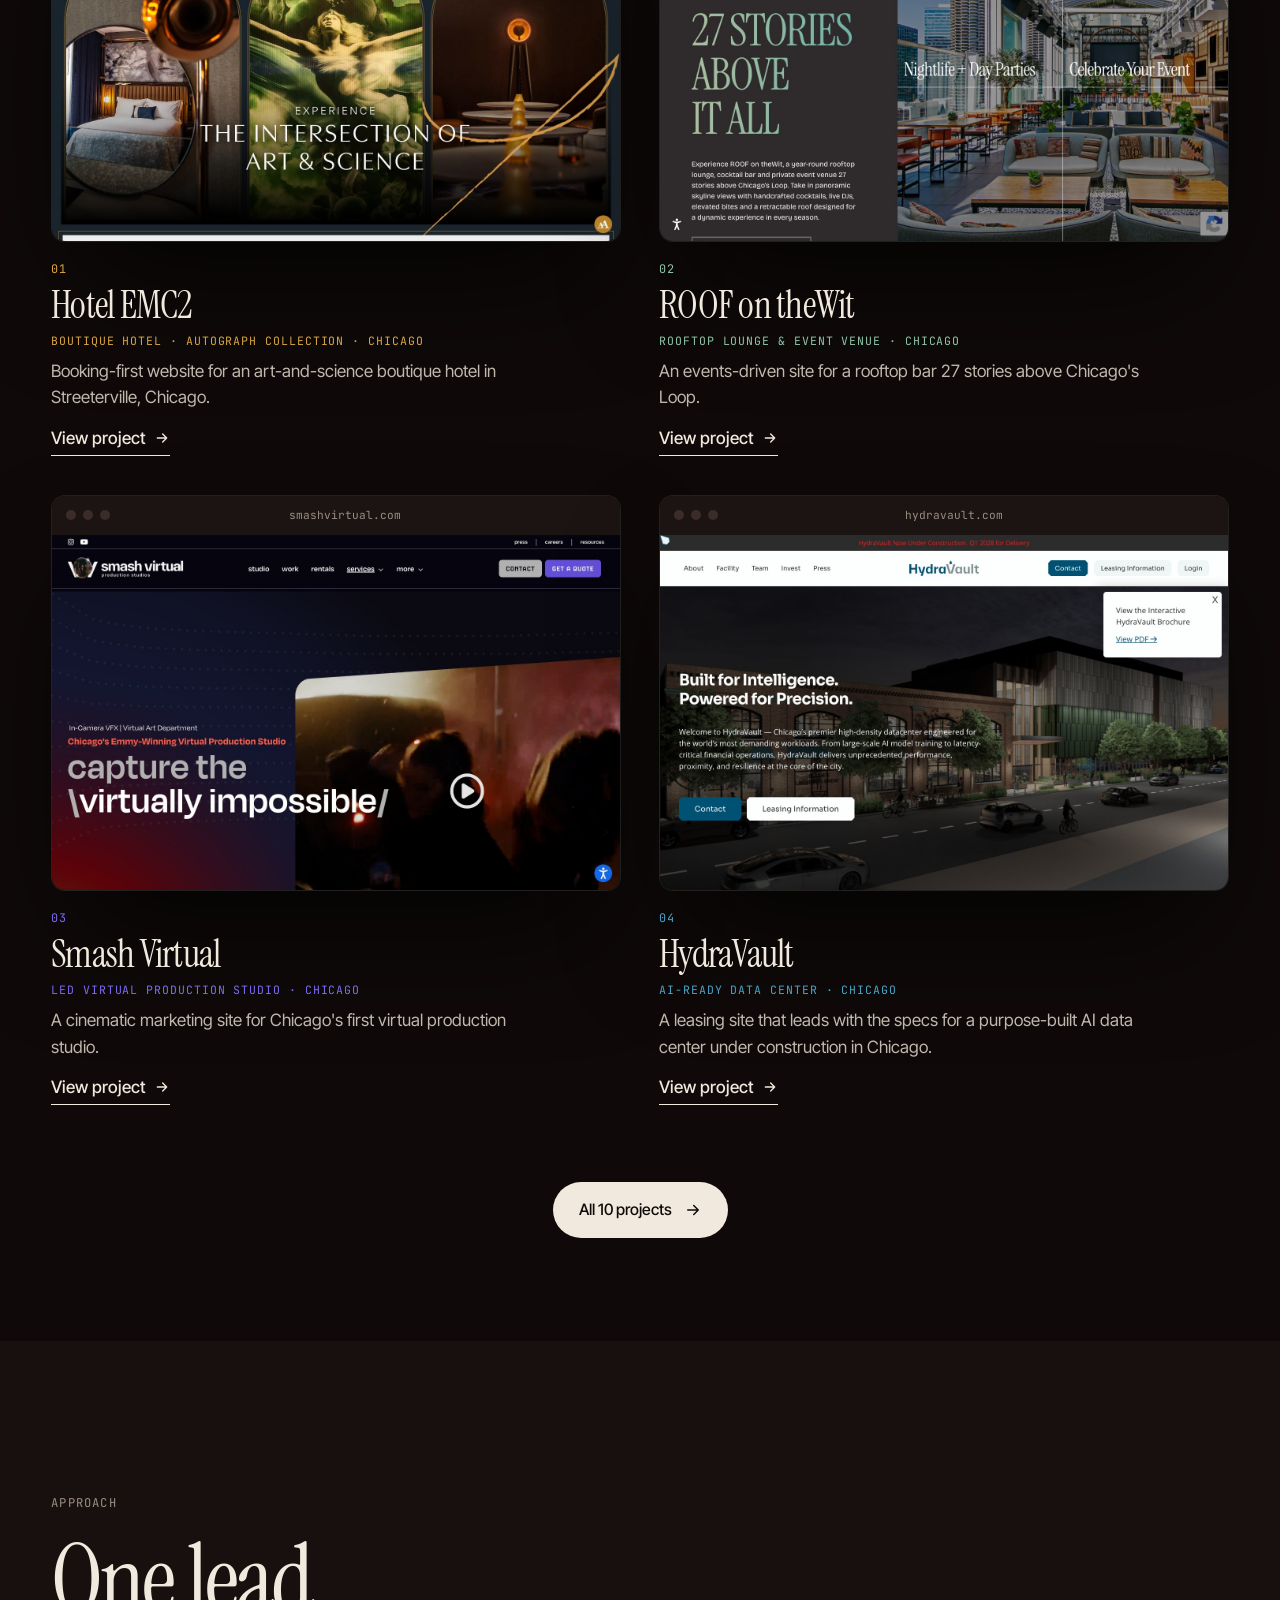
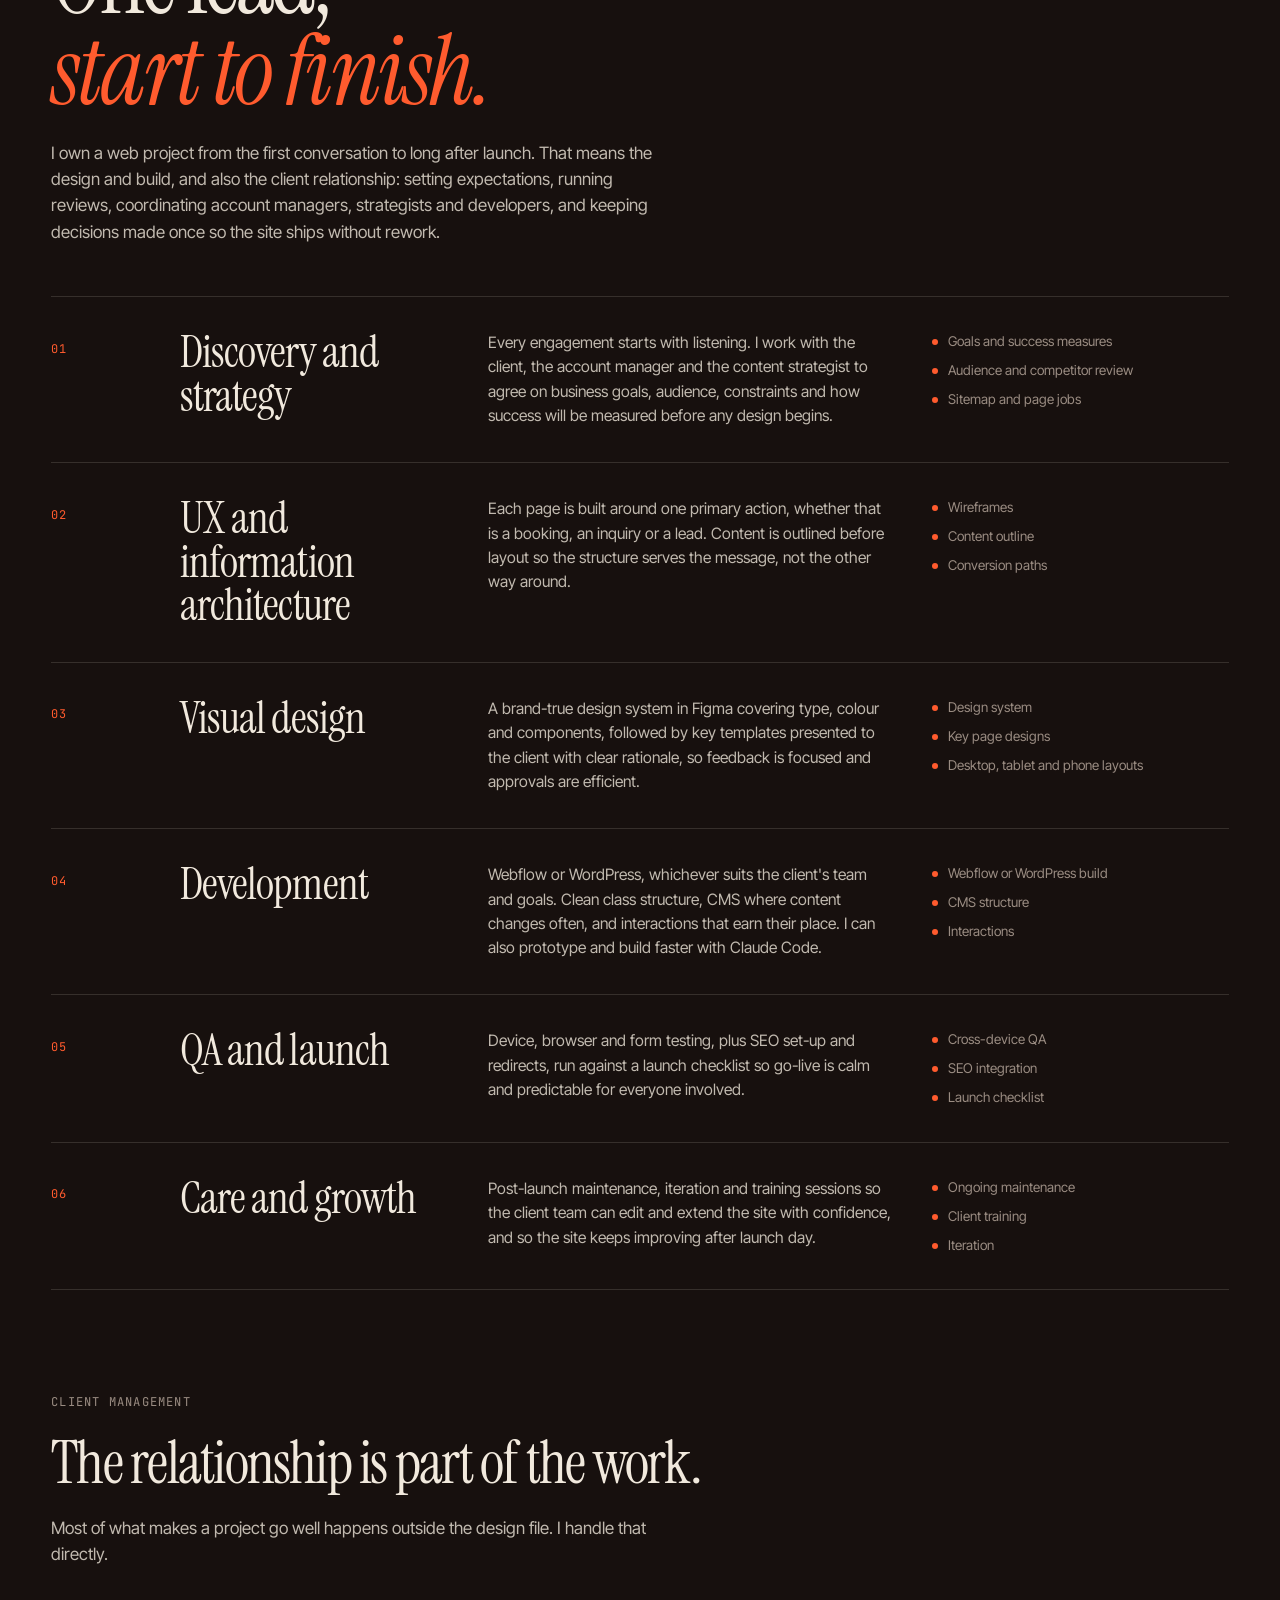
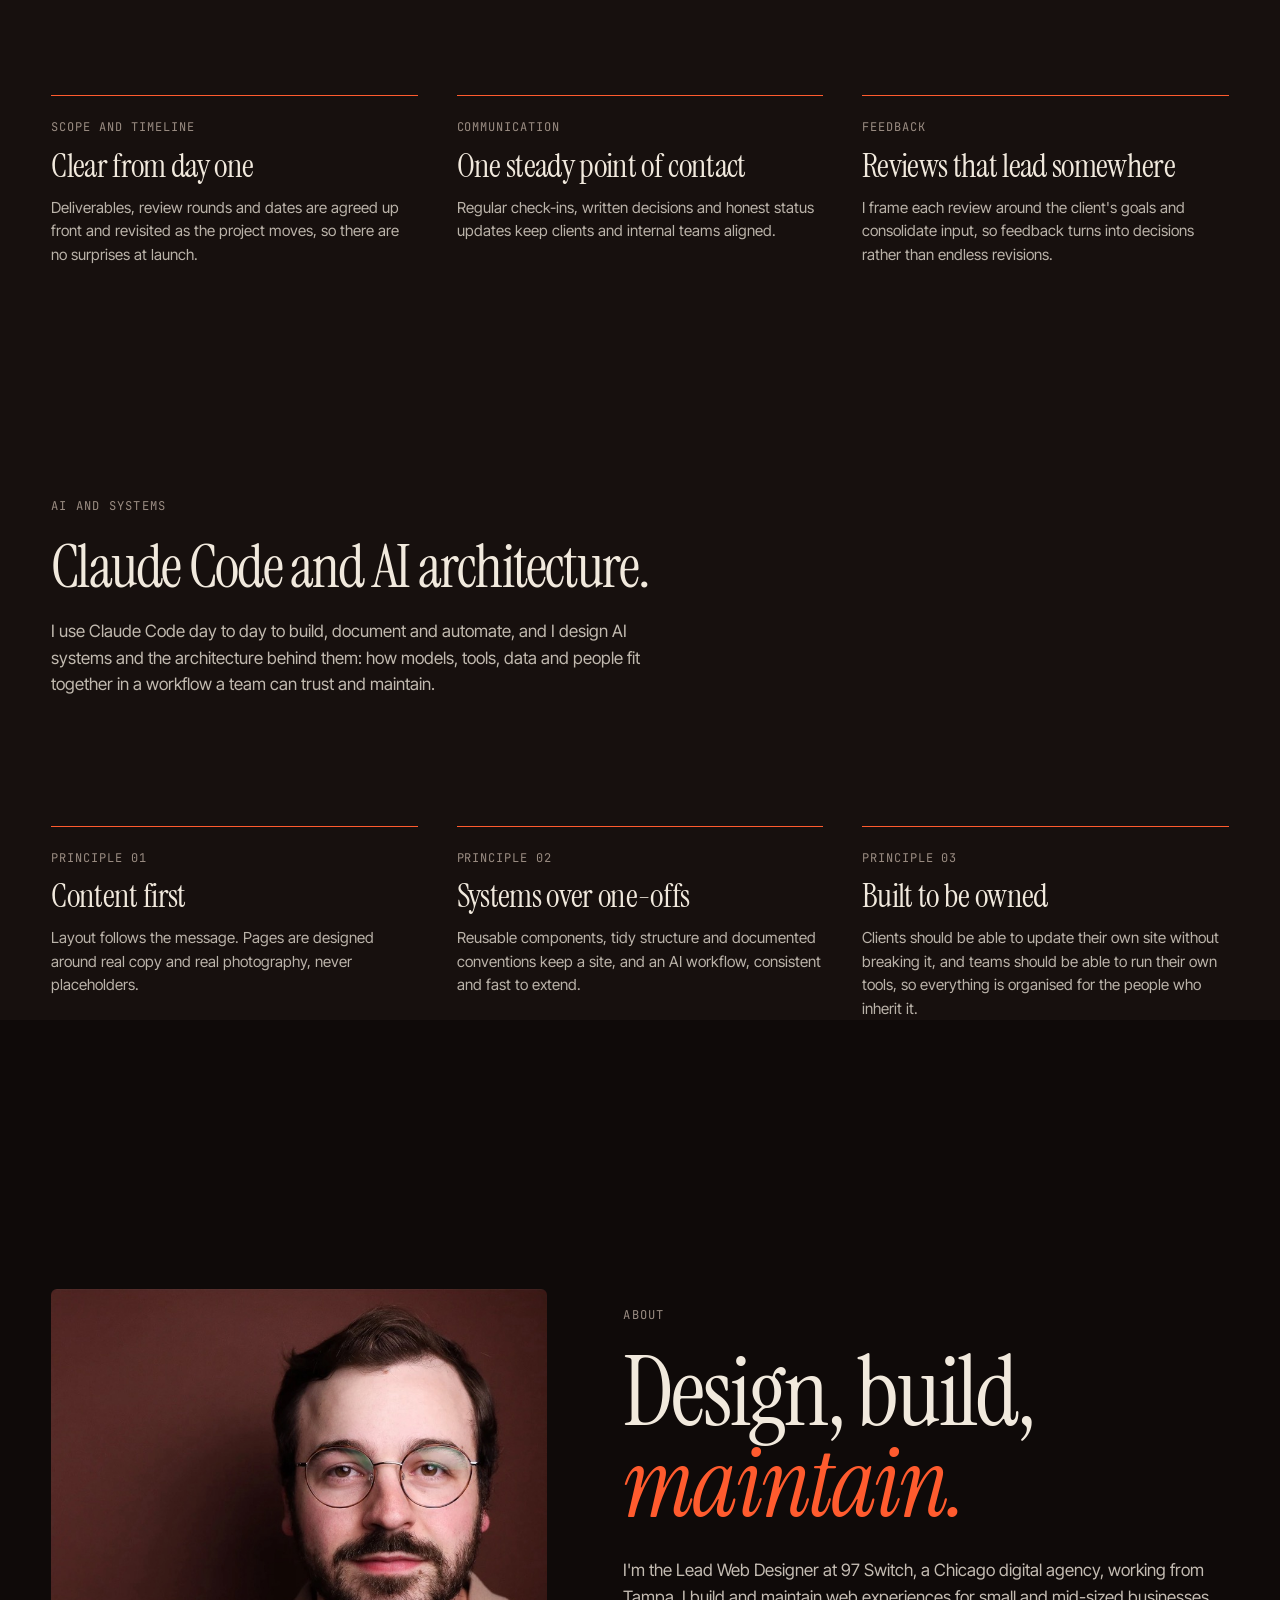
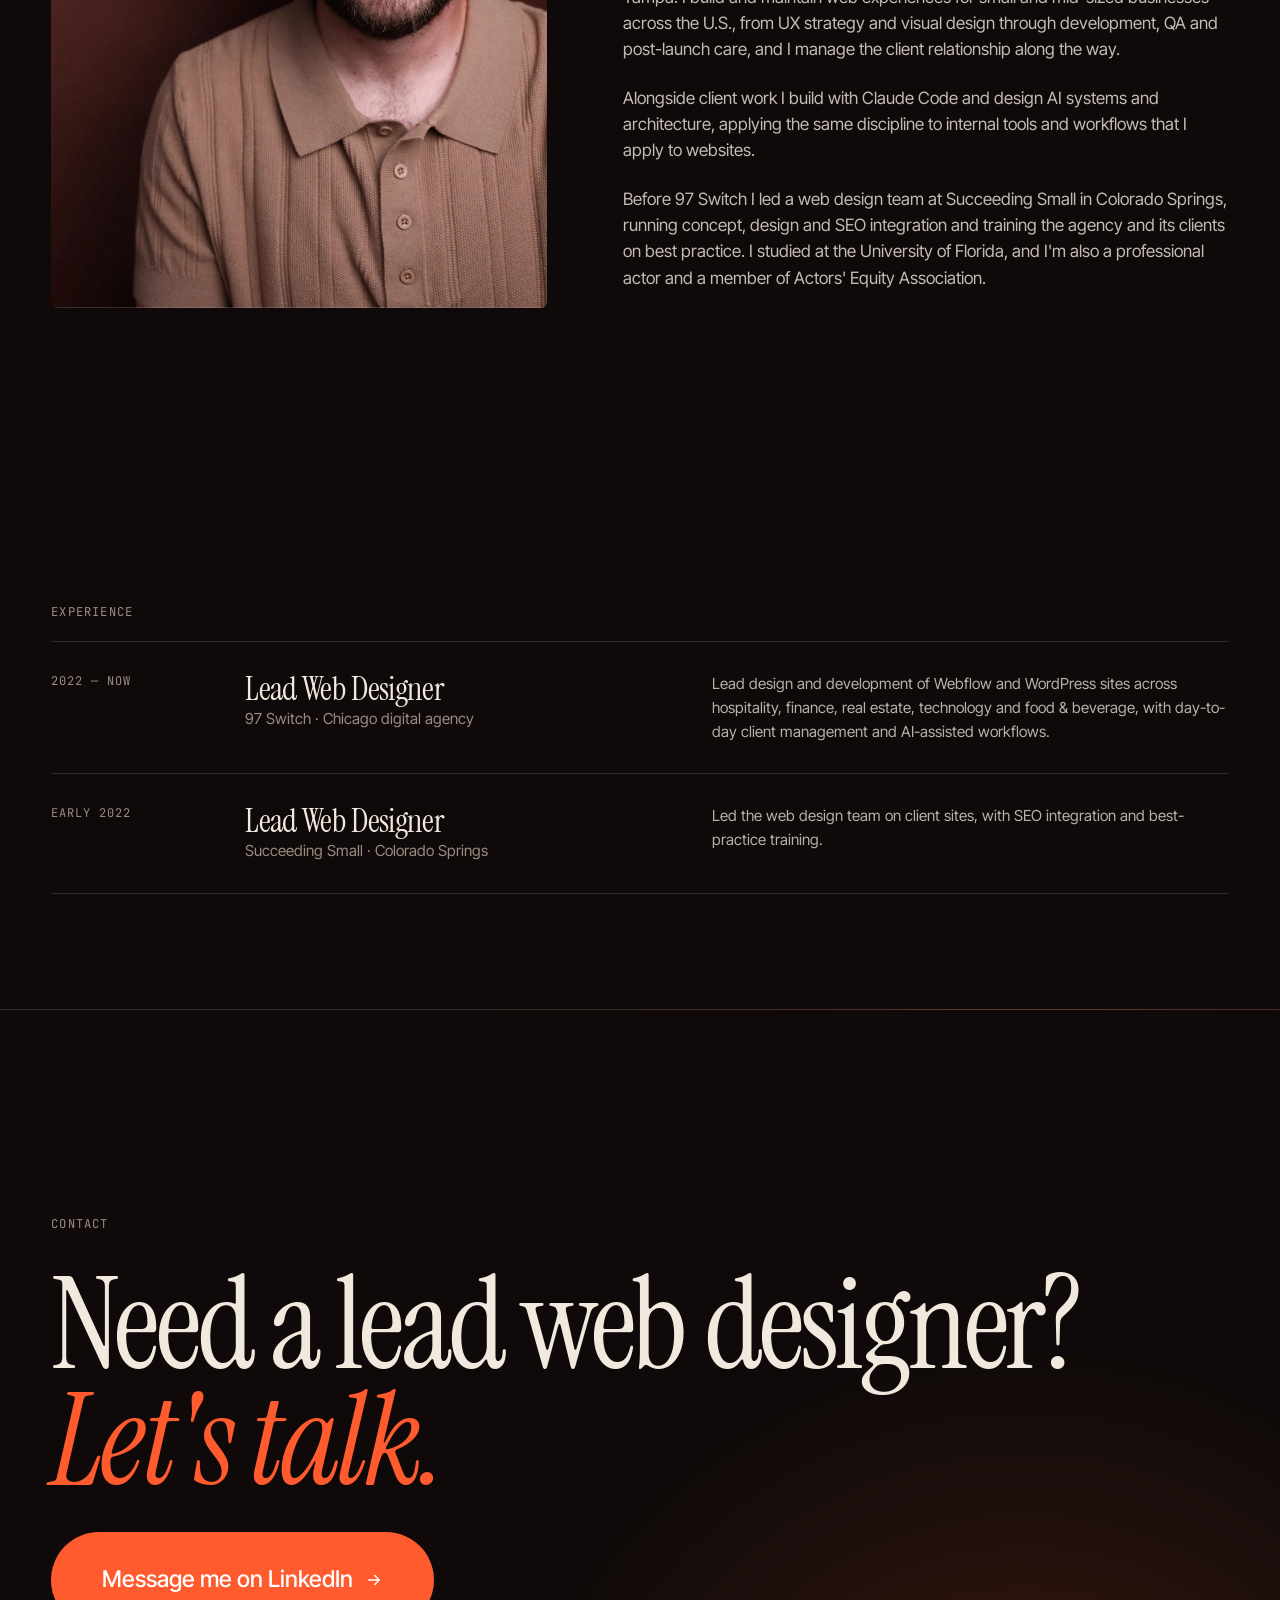
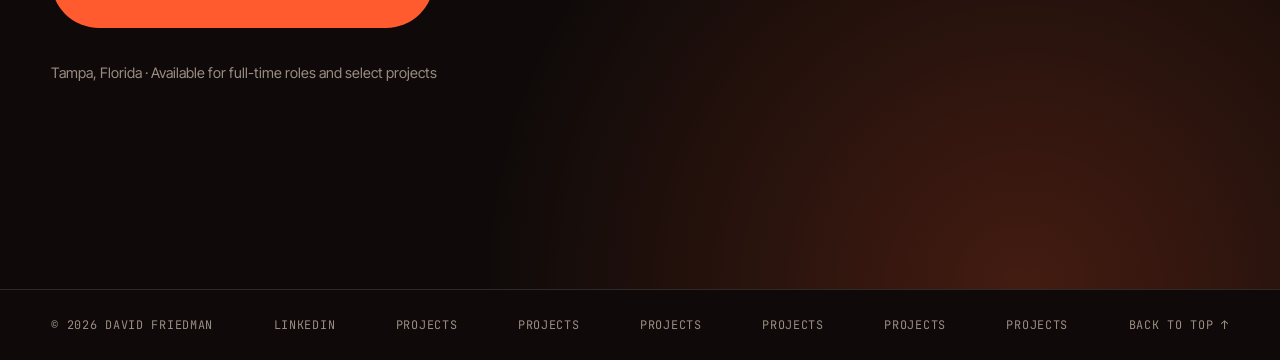
==== commit bcb111d1: "Add files via upload" ====
--- a/index.html
+++ b/index.html
@@ -61,11 +61,11 @@
 <!-- WORK -->
 <section class="work" id="work">
   <div class="section-head">
-    <p class="eyebrow">Selected work <span class="mono">(08)</span></p>
+    <p class="eyebrow">Selected work <span class="mono">(10)</span></p>
     <h2>Recent launches.<br><em>Real briefs.</em></h2>
   </div>
   <div class="pgrid pgrid--home"><a class="pcard" href="projects/hotel-emc2.html" style="--accent:#d9a441"><div class="pcard__shot"><div class="frame frame--flat"><div class="frame__bar"><i></i><i></i><i></i><span>hotelemc2.com</span></div><img src="assets/emc2.jpg" alt="Hotel EMC2 homepage with three arched images and the headline The Intersection of Art and Science" loading="lazy"></div></div><div class="pcard__meta"><span class="mono">01</span><h3>Hotel EMC2</h3><p class="pcard__kind">Boutique hotel · Autograph Collection · Chicago</p><p class="pcard__sum">Booking-first website for an art-and-science boutique hotel in Streeterville, Chicago.</p><span class="link-u">View project <svg viewBox="0 0 24 24" aria-hidden="true"><path d="M5 12h14m-6-6 6 6-6 6"/></svg></span></div></a><a class="pcard" href="projects/roof-on-thewit.html" style="--accent:#8fc4a8"><div class="pcard__shot"><div class="frame frame--flat"><div class="frame__bar"><i></i><i></i><i></i><span>roofonthewit.com</span></div><img src="assets/roof.jpg" alt="ROOF on theWit homepage with the headline 27 Stories Above It All beside a rooftop lounge photo" loading="lazy"></div></div><div class="pcard__meta"><span class="mono">02</span><h3>ROOF on theWit</h3><p class="pcard__kind">Rooftop lounge &amp; event venue · Chicago</p><p class="pcard__sum">An events-driven site for a rooftop bar 27 stories above Chicago&#x27;s Loop.</p><span class="link-u">View project <svg viewBox="0 0 24 24" aria-hidden="true"><path d="M5 12h14m-6-6 6 6-6 6"/></svg></span></div></a><a class="pcard" href="projects/smash-virtual.html" style="--accent:#7b6cf0"><div class="pcard__shot"><div class="frame frame--flat"><div class="frame__bar"><i></i><i></i><i></i><span>smashvirtual.com</span></div><img src="assets/smash.jpg" alt="Smash Virtual homepage with the headline capture the virtually impossible" loading="lazy"></div></div><div class="pcard__meta"><span class="mono">03</span><h3>Smash Virtual</h3><p class="pcard__kind">LED virtual production studio · Chicago</p><p class="pcard__sum">A cinematic marketing site for Chicago&#x27;s first virtual production studio.</p><span class="link-u">View project <svg viewBox="0 0 24 24" aria-hidden="true"><path d="M5 12h14m-6-6 6 6-6 6"/></svg></span></div></a><a class="pcard" href="projects/hydravault.html" style="--accent:#4aa3c7"><div class="pcard__shot"><div class="frame frame--flat"><div class="frame__bar"><i></i><i></i><i></i><span>hydravault.com</span></div><img src="assets/hydravault.jpg" alt="HydraVault homepage with the headline Built for Intelligence, Powered for Precision over a rendering of the data center" loading="lazy"></div></div><div class="pcard__meta"><span class="mono">04</span><h3>HydraVault</h3><p class="pcard__kind">AI-ready data center · Chicago</p><p class="pcard__sum">A leasing site that leads with the specs for a purpose-built AI data center under construction in Chicago.</p><span class="link-u">View project <svg viewBox="0 0 24 24" aria-hidden="true"><path d="M5 12h14m-6-6 6 6-6 6"/></svg></span></div></a></div>
-  <div class="work__more"><a class="btn btn--solid magnetic" href="projects.html"><span>All 8 projects</span><svg viewBox="0 0 24 24" aria-hidden="true"><path d="M5 12h14m-6-6 6 6-6 6"/></svg></a></div>
+  <div class="work__more"><a class="btn btn--solid magnetic" href="projects.html"><span>All 10 projects</span><svg viewBox="0 0 24 24" aria-hidden="true"><path d="M5 12h14m-6-6 6 6-6 6"/></svg></a></div>
 </section>
 
 <!-- APPROACH -->
@@ -175,6 +175,8 @@
   <a href="projects.html">Projects</a>
   <a href="projects.html">Projects</a>
   <a href="projects.html">Projects</a>
+  <a href="projects.html">Projects</a>
+  <a href="projects.html">Projects</a>
   <a href="#top">Back to top ↑</a>
 </footer>
 
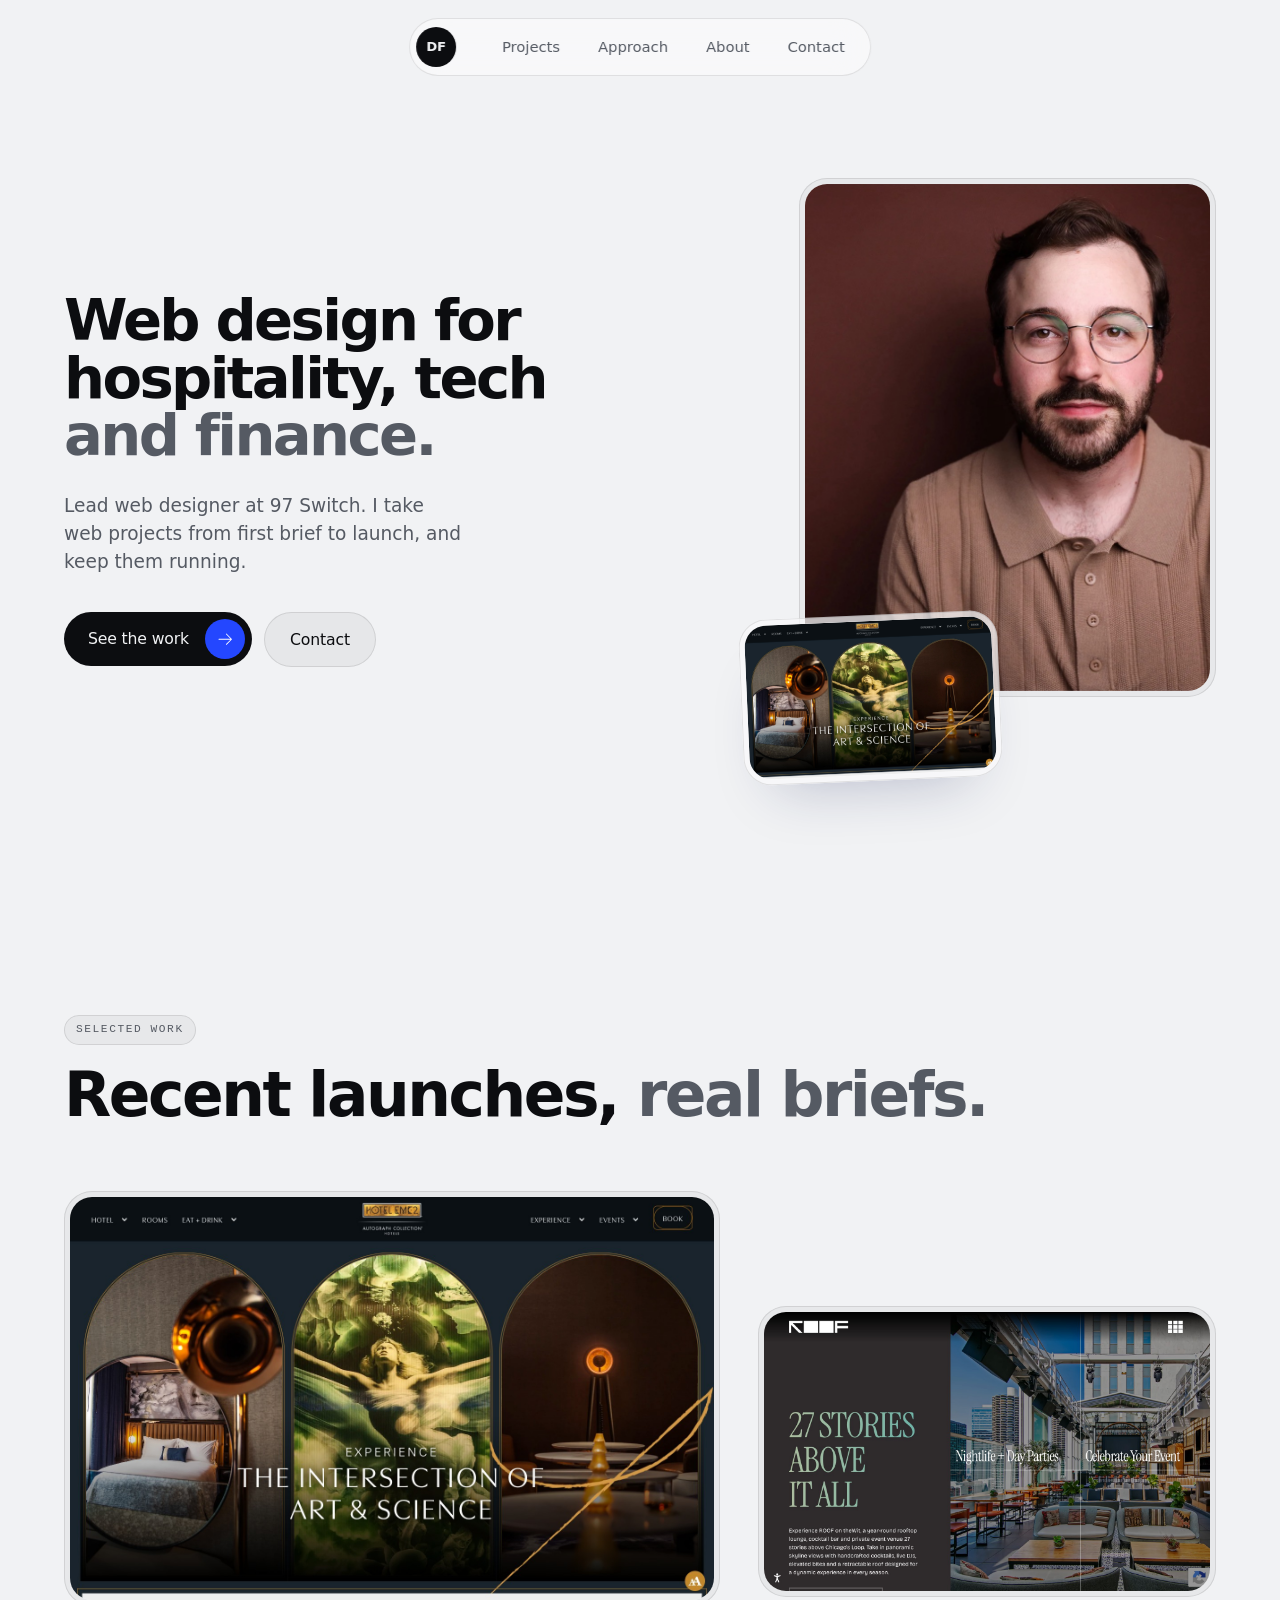
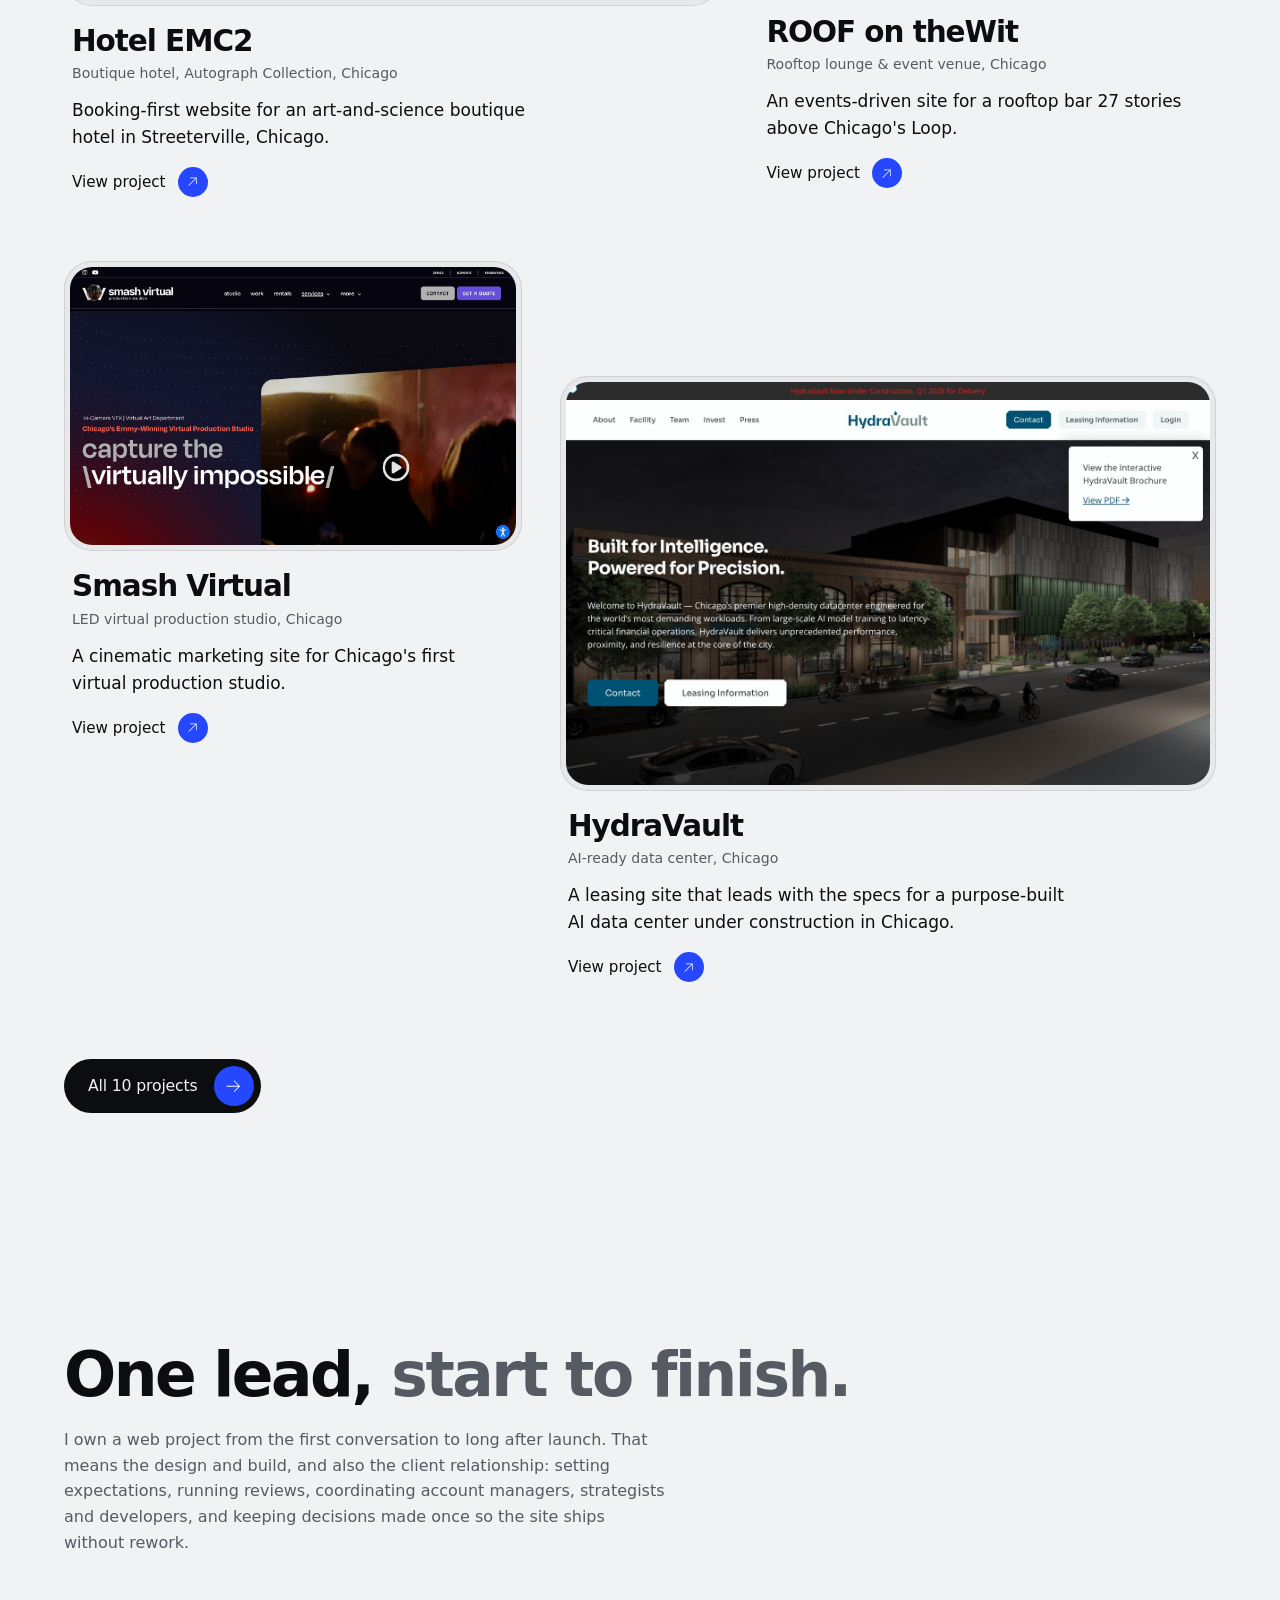
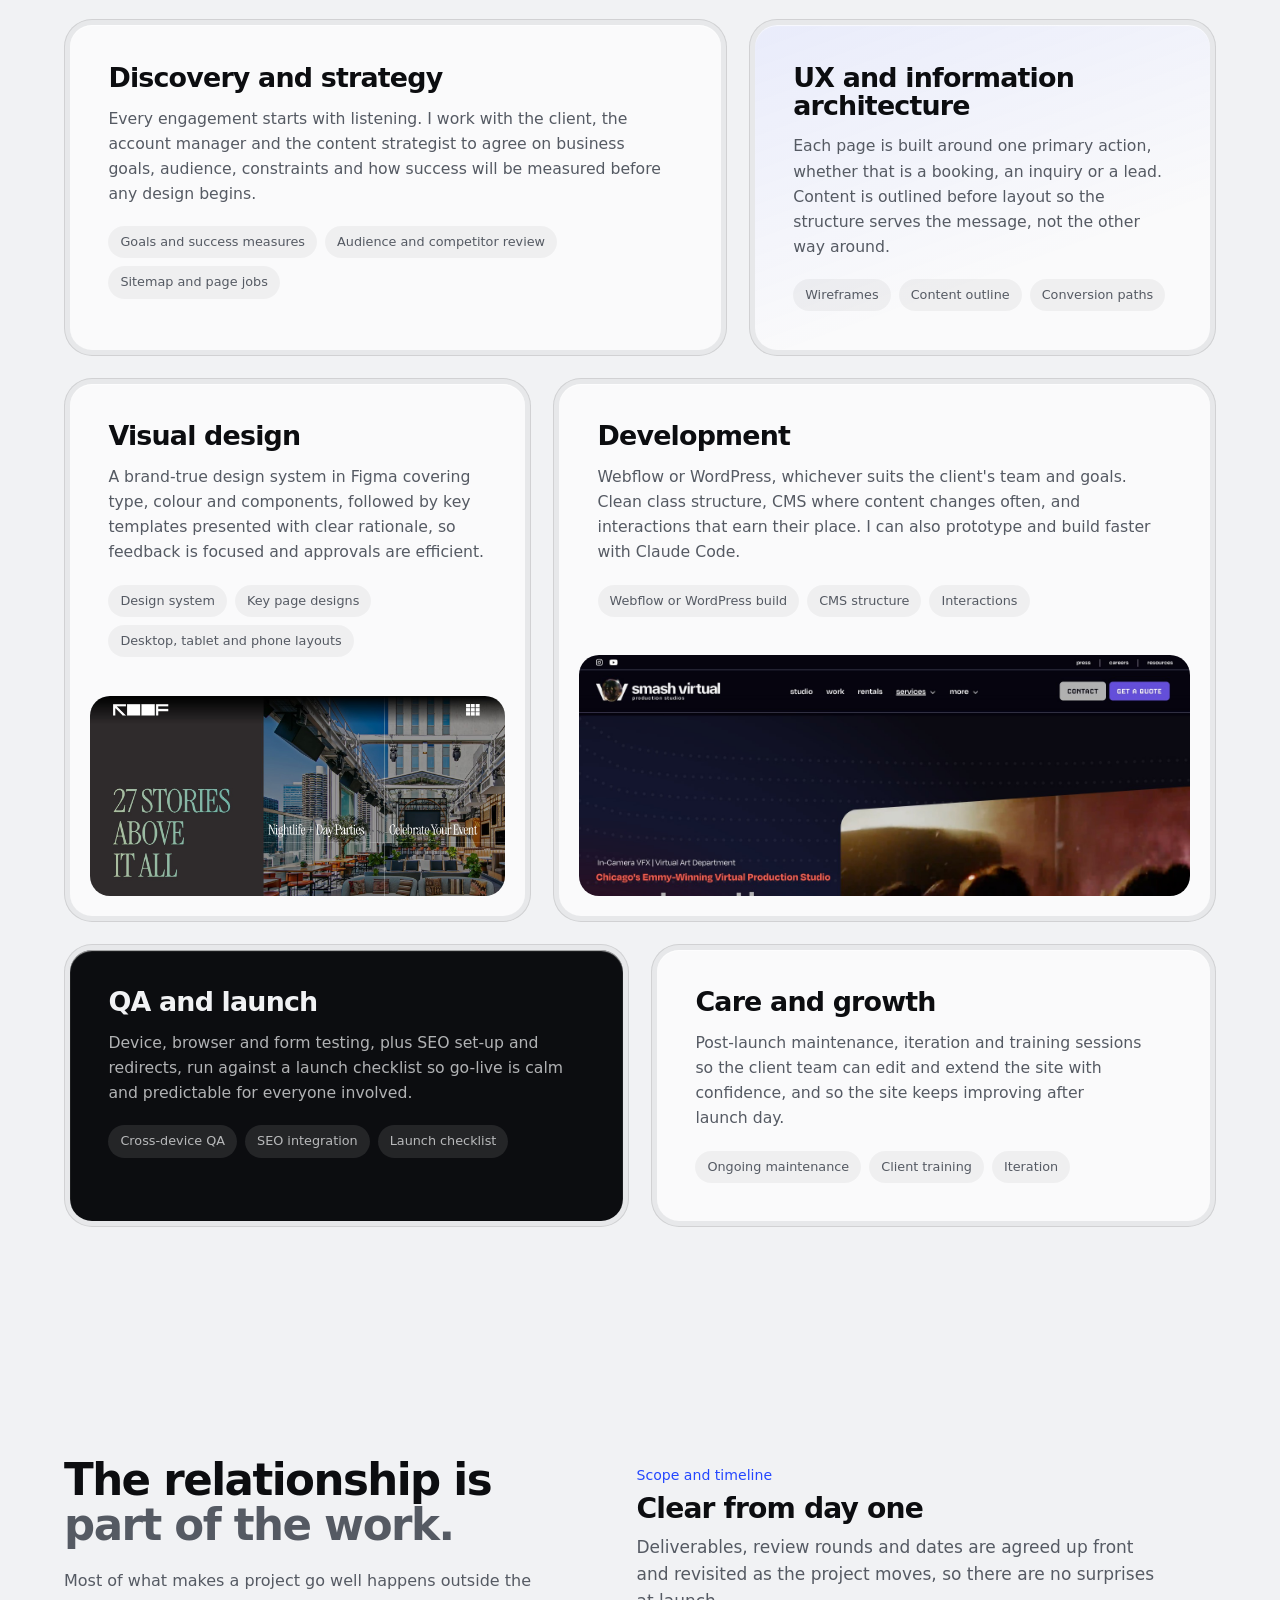
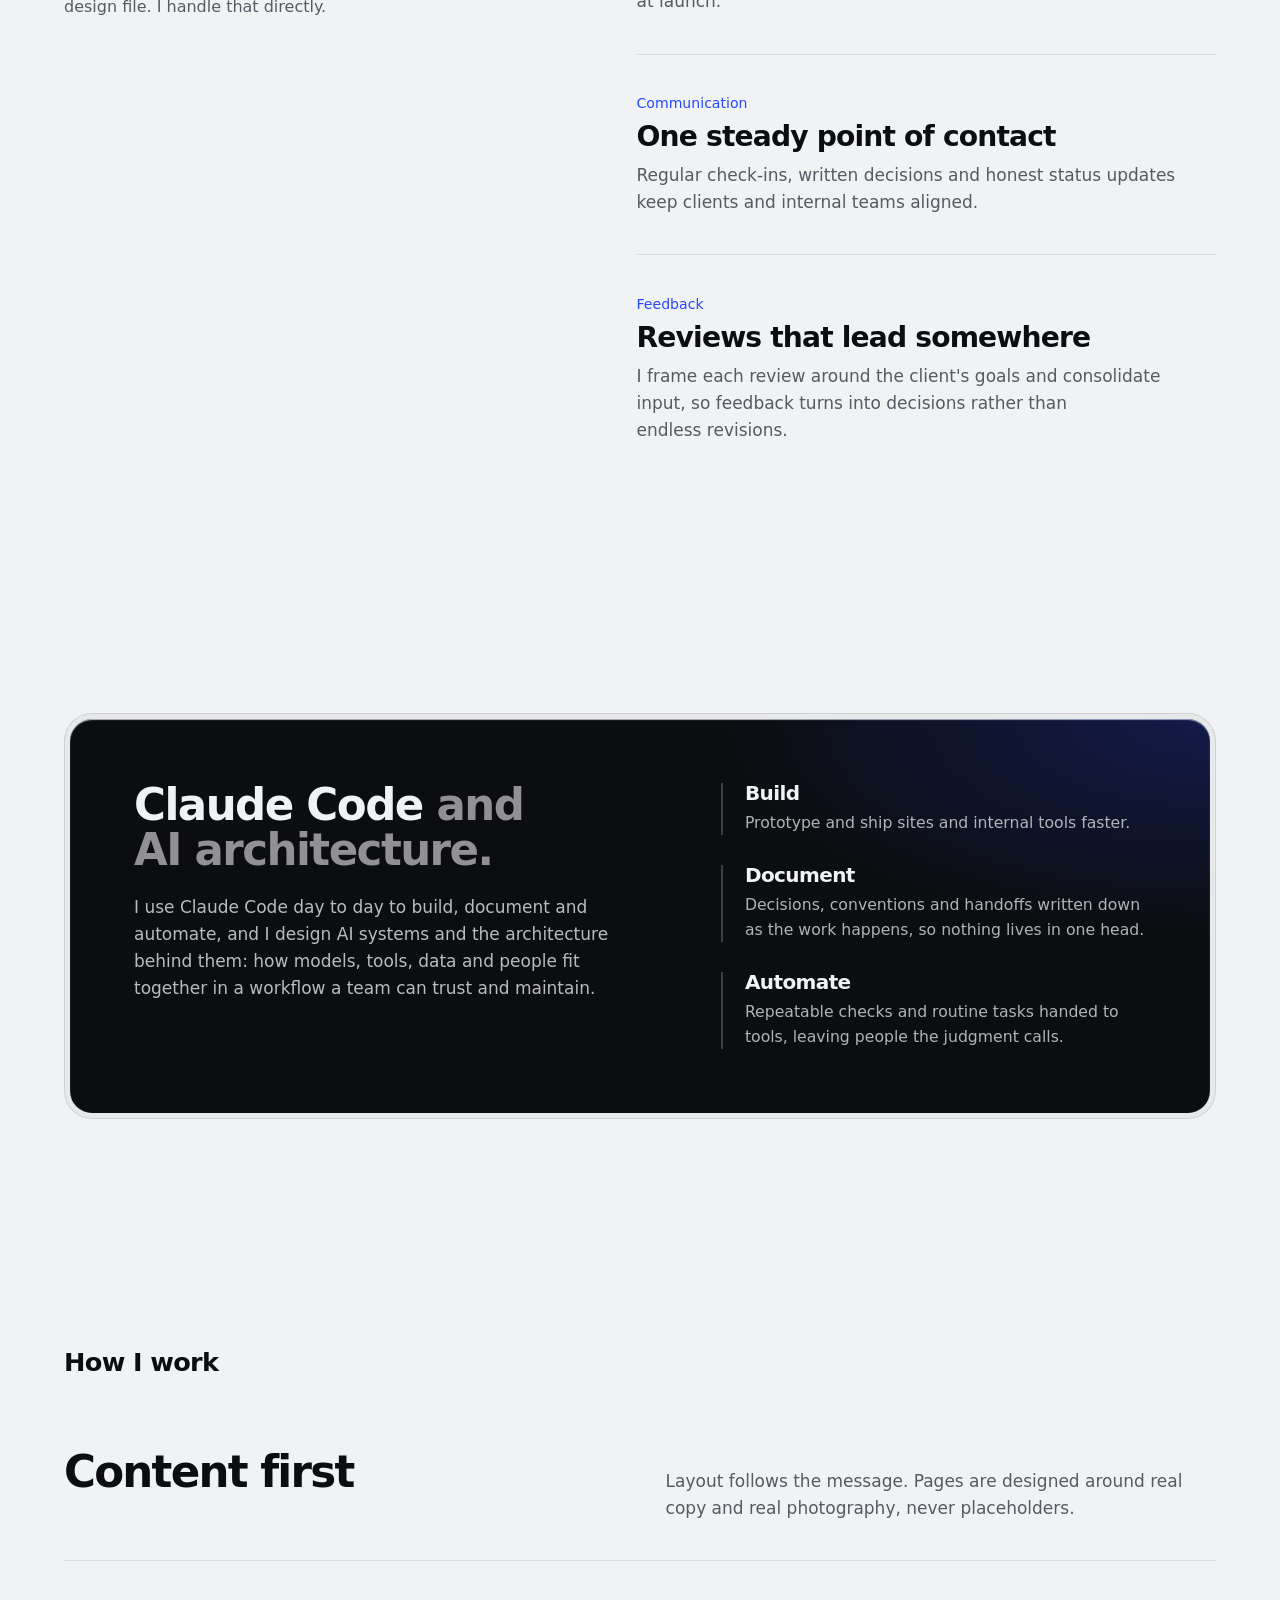
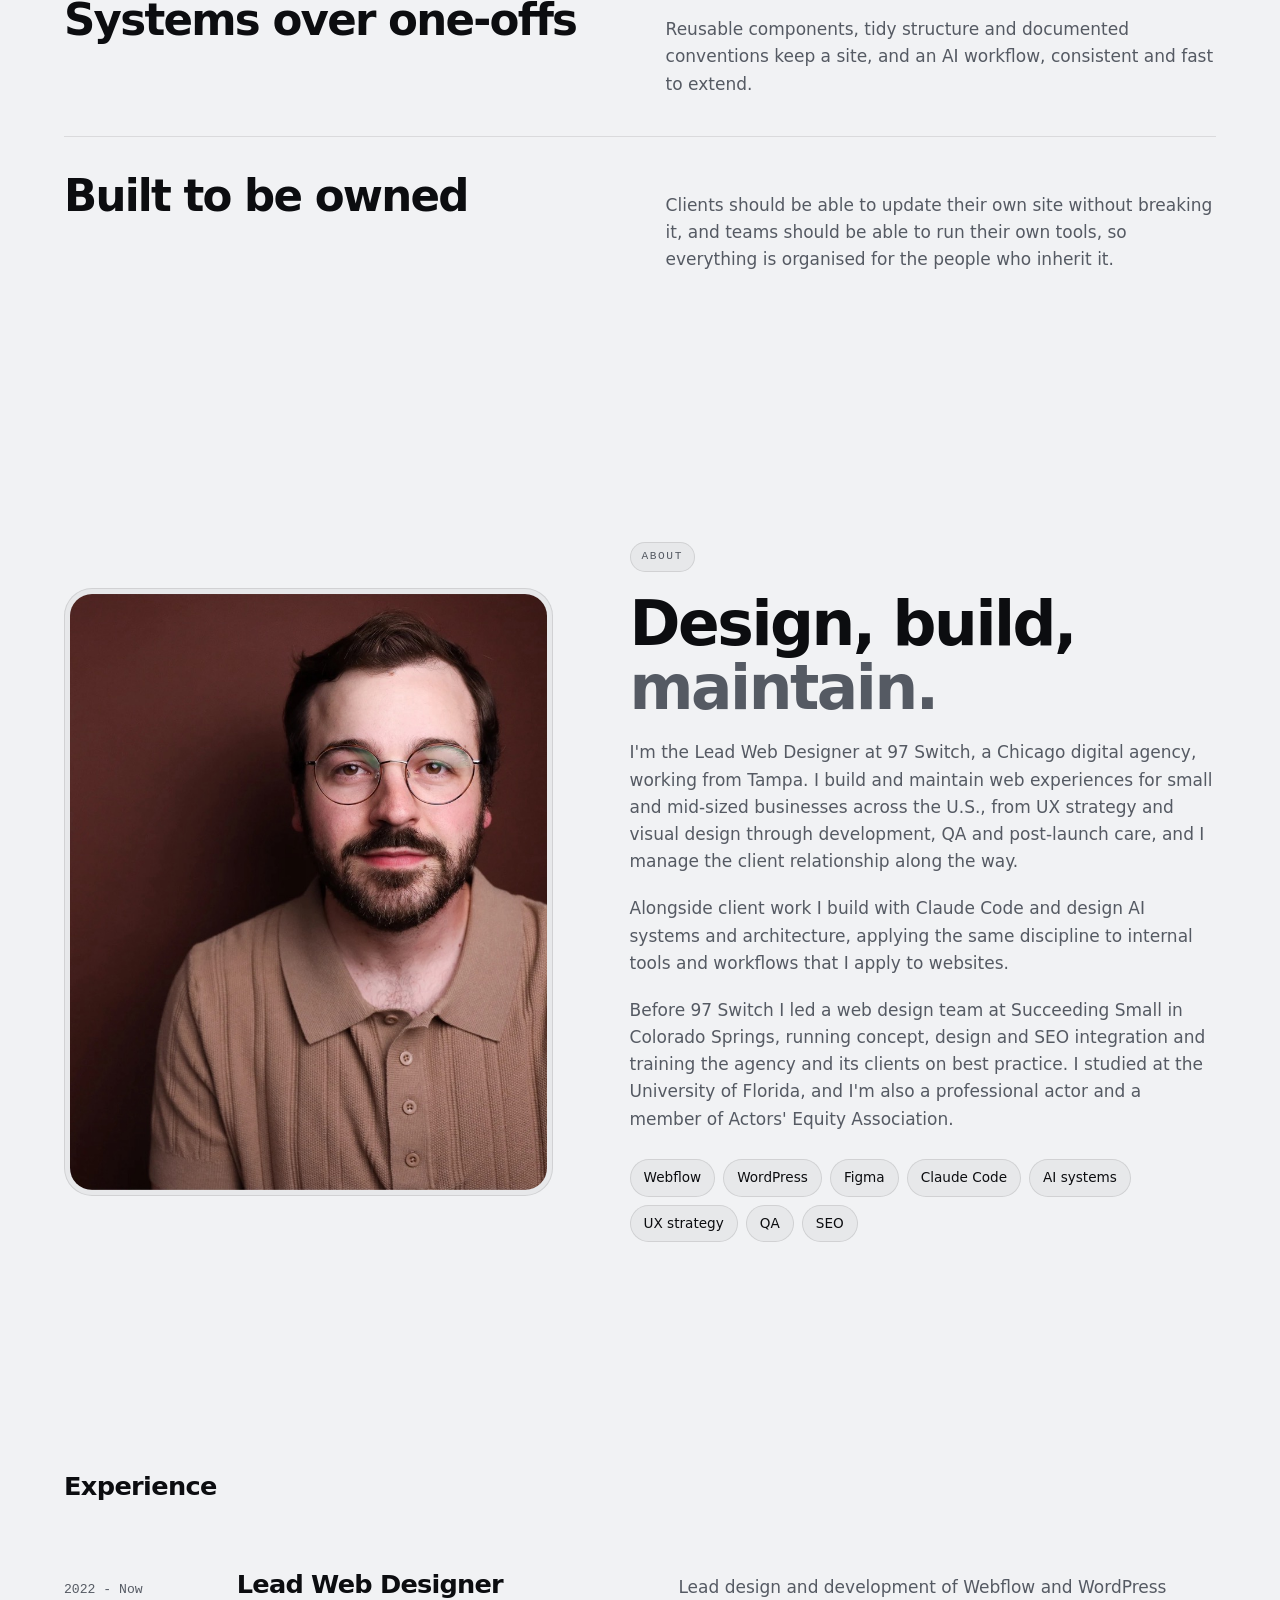
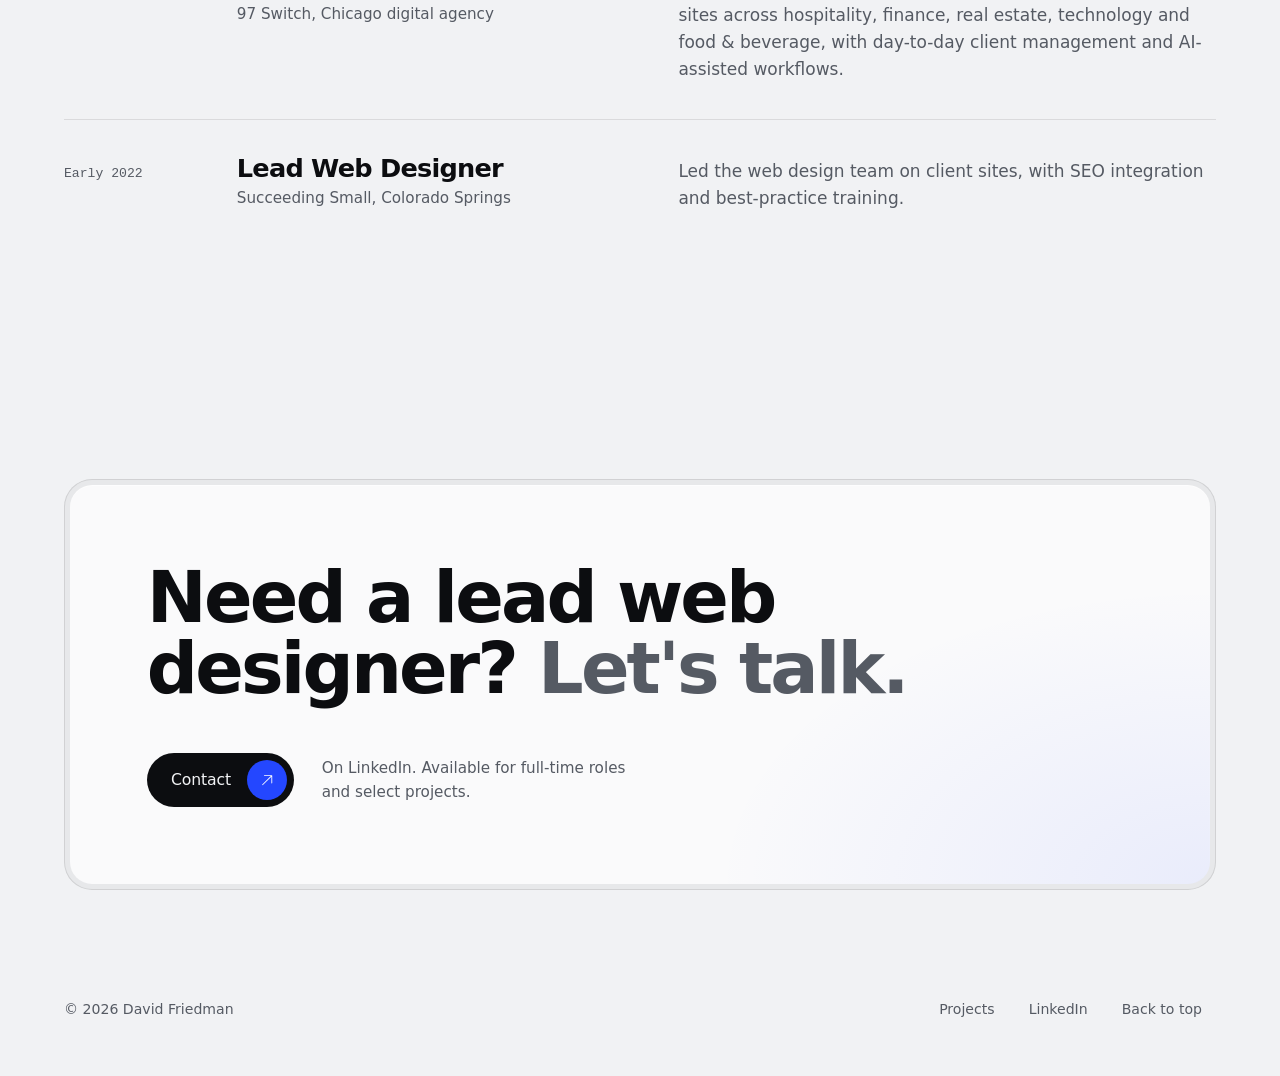
==== commit b915a389: "Add files via upload" ====
--- a/index.html
+++ b/index.html
@@ -5,179 +5,188 @@
 <meta name="viewport" content="width=device-width, initial-scale=1">
 <title>David Friedman | Web Designer, Hospitality, Tech &amp; Finance</title>
 <meta name="description" content="Lead web designer at 97 Switch, a Chicago digital agency. I design, build and maintain Webflow and WordPress sites, manage client relationships end to end, and build with Claude Code and AI systems.">
-<meta name="theme-color" content="#0f0a09">
-<meta property="og:title" content="David Friedman | Lead Web Designer">
+<meta name="theme-color" content="#f1f2f4" media="(prefers-color-scheme: light)">
+<meta name="theme-color" content="#0b0c0f" media="(prefers-color-scheme: dark)">
+<meta property="og:title" content="David Friedman | Web Designer, Hospitality, Tech &amp; Finance">
 <meta property="og:description" content="Lead web designer at 97 Switch, a Chicago digital agency. I design, build and maintain Webflow and WordPress sites, manage client relationships end to end, and build with Claude Code and AI systems.">
 <meta property="og:type" content="website">
-<link rel="preconnect" href="https://fonts.googleapis.com">
-<link rel="preconnect" href="https://fonts.gstatic.com" crossorigin>
-<link href="https://fonts.googleapis.com/css2?family=Instrument+Serif:ital@0;1&family=Inter+Tight:wght@400;500;600&family=JetBrains+Mono:wght@400;500&display=swap" rel="stylesheet">
 <link rel="stylesheet" href="styles.css">
 <script>document.documentElement.classList.add('js')</script>
 </head>
 <body>
-
-<div class="spot" aria-hidden="true"></div>
-<div class="cursor" aria-hidden="true"><span></span></div>
+<a class="skip" href="#top">Skip to content</a>
 
 <header class="nav">
-  <a class="nav__logo" href="#top" aria-label="David Friedman, home">D<i>F</i></a>
+  <a class="nav__logo" href="index.html" aria-label="David Friedman, home">DF</a>
   <nav class="nav__links" aria-label="Primary">
     <a href="projects.html">Projects</a>
-    <a href="#approach">Approach</a>
-    <a href="#about">About</a>
-    <a href="#contact">Contact</a>
+    <a href="index.html#approach">Approach</a>
+    <a href="index.html#about">About</a>
+    <a href="index.html#contact">Contact</a>
   </nav>
-  <div class="nav__status"><span class="dot"></span><span>Tampa, FL</span></div>
 </header>
 
 <main id="top">
 
-<!-- HERO -->
-<section class="hero">
-  <p class="eyebrow reveal"><span class="dot"></span> Lead Web Designer · 97 Switch · Open to new work</p>
-  <h1 class="hero__title" aria-label="Web design for hospitality, tech and finance.">
-    <span class="line"><span>Web design</span></span>
-    <span class="line"><span>for hospitality,</span></span>
-    <span class="line"><span>tech &amp; <em>finance.</em></span></span>
-  </h1>
-  <div class="hero__foot">
-    <p class="hero__lede reveal">I'm David Friedman, lead web designer at 97 Switch, a Chicago digital agency. I work from Tampa, running web projects from first brief to launch and beyond: design, build, client management, and the AI tooling that makes teams faster.</p>
-    <div class="hero__cta reveal">
-      <a class="btn btn--solid magnetic" href="projects.html"><span>See the work</span><svg viewBox="0 0 24 24" aria-hidden="true"><path d="M5 12h14m-6-6 6 6-6 6"/></svg></a>
-      <a class="btn btn--ghost magnetic" href="https://www.linkedin.com/in/david-b-friedman" target="_blank" rel="noopener"><span>Hire me</span></a>
+<section class="wrap hero">
+  <div class="hero__copy">
+    <h1 data-r>Web design for hospitality, tech <span class="soft">and finance.</span></h1>
+    <p class="hero__lede" data-r style="--d:.08s">Lead web designer at 97 Switch. I take web projects from first brief to launch, and keep them running.</p>
+    <div class="hero__cta" data-r style="--d:.16s">
+      <a class="btn btn--solid" href="projects.html"><span>See the work</span><span class="btn__ico"><svg class="ico" aria-hidden="true" focusable="false" xmlns="http://www.w3.org/2000/svg" viewBox="0 0 256 256" fill="currentColor"><path d="M220.24,132.24l-72,72a6,6,0,0,1-8.48-8.48L201.51,134H40a6,6,0,0,1,0-12H201.51L139.76,60.24a6,6,0,0,1,8.48-8.48l72,72A6,6,0,0,1,220.24,132.24Z"/></svg></span></a>
+      <a class="btn btn--ghost" href="index.html#contact"><span>Contact</span></a>
+    </div>
+  </div>
+  <div class="hero__visual" data-r style="--d:.12s">
+    <div class="hero__portrait shell"><div class="core"><img src="assets/glasses.jpg" alt="Portrait of David Friedman" width="1400" height="1028"></div></div>
+    <div class="hero__float shell"><div class="core"><img src="assets/emc2.jpg" alt="Hotel EMC2 homepage with three arched images" width="1440" height="900"></div></div>
+  </div>
+</section>
+
+<section class="band" id="work">
+  <div class="wrap">
+    <div class="sec-head">
+      <p class="eyebrow" data-r>Selected work</p>
+      <h2 class="h-big" data-r style="--d:.06s">Recent launches, <span class="soft">real briefs.</span></h2>
+    </div>
+    <div class="pgrid pgrid--home"><a class="pcard" href="projects/hotel-emc2.html" data-r style="--d:0.00s"><div class="shell"><div class="core"><img src="assets/emc2.jpg" alt="Hotel EMC2 homepage with three arched images and the headline The Intersection of Art and Science" width="1440" height="900" loading="lazy" decoding="async"></div></div><div class="pcard__meta"><h3>Hotel EMC2</h3><p class="pcard__kind">Boutique hotel, Autograph Collection, Chicago</p><p class="pcard__sum">Booking-first website for an art-and-science boutique hotel in Streeterville, Chicago.</p><span class="pcard__go">View project <span class="btn__ico btn__ico--sm"><svg class="ico" aria-hidden="true" focusable="false" xmlns="http://www.w3.org/2000/svg" viewBox="0 0 256 256" fill="currentColor"><path d="M198,64V168a6,6,0,0,1-12,0V78.48L68.24,196.24a6,6,0,0,1-8.48-8.48L177.52,70H88a6,6,0,0,1,0-12H192A6,6,0,0,1,198,64Z"/></svg></span></span></div></a><a class="pcard" href="projects/roof-on-thewit.html" data-r style="--d:0.08s"><div class="shell"><div class="core"><img src="assets/roof.jpg" alt="ROOF on theWit homepage with the headline 27 Stories Above It All beside a rooftop lounge photo" width="1440" height="900" loading="lazy" decoding="async"></div></div><div class="pcard__meta"><h3>ROOF on theWit</h3><p class="pcard__kind">Rooftop lounge &amp; event venue, Chicago</p><p class="pcard__sum">An events-driven site for a rooftop bar 27 stories above Chicago&#x27;s Loop.</p><span class="pcard__go">View project <span class="btn__ico btn__ico--sm"><svg class="ico" aria-hidden="true" focusable="false" xmlns="http://www.w3.org/2000/svg" viewBox="0 0 256 256" fill="currentColor"><path d="M198,64V168a6,6,0,0,1-12,0V78.48L68.24,196.24a6,6,0,0,1-8.48-8.48L177.52,70H88a6,6,0,0,1,0-12H192A6,6,0,0,1,198,64Z"/></svg></span></span></div></a><a class="pcard" href="projects/smash-virtual.html" data-r style="--d:0.00s"><div class="shell"><div class="core"><img src="assets/smash.jpg" alt="Smash Virtual homepage with the headline capture the virtually impossible" width="1440" height="900" loading="lazy" decoding="async"></div></div><div class="pcard__meta"><h3>Smash Virtual</h3><p class="pcard__kind">LED virtual production studio, Chicago</p><p class="pcard__sum">A cinematic marketing site for Chicago&#x27;s first virtual production studio.</p><span class="pcard__go">View project <span class="btn__ico btn__ico--sm"><svg class="ico" aria-hidden="true" focusable="false" xmlns="http://www.w3.org/2000/svg" viewBox="0 0 256 256" fill="currentColor"><path d="M198,64V168a6,6,0,0,1-12,0V78.48L68.24,196.24a6,6,0,0,1-8.48-8.48L177.52,70H88a6,6,0,0,1,0-12H192A6,6,0,0,1,198,64Z"/></svg></span></span></div></a><a class="pcard" href="projects/hydravault.html" data-r style="--d:0.08s"><div class="shell"><div class="core"><img src="assets/hydravault.jpg" alt="HydraVault homepage with the headline Built for Intelligence, Powered for Precision over a rendering of the data center" width="1440" height="900" loading="lazy" decoding="async"></div></div><div class="pcard__meta"><h3>HydraVault</h3><p class="pcard__kind">AI-ready data center, Chicago</p><p class="pcard__sum">A leasing site that leads with the specs for a purpose-built AI data center under construction in Chicago.</p><span class="pcard__go">View project <span class="btn__ico btn__ico--sm"><svg class="ico" aria-hidden="true" focusable="false" xmlns="http://www.w3.org/2000/svg" viewBox="0 0 256 256" fill="currentColor"><path d="M198,64V168a6,6,0,0,1-12,0V78.48L68.24,196.24a6,6,0,0,1-8.48-8.48L177.52,70H88a6,6,0,0,1,0-12H192A6,6,0,0,1,198,64Z"/></svg></span></span></div></a></div>
+    <div class="more" data-r><a class="btn btn--solid" href="projects.html"><span>All 10 projects</span><span class="btn__ico"><svg class="ico" aria-hidden="true" focusable="false" xmlns="http://www.w3.org/2000/svg" viewBox="0 0 256 256" fill="currentColor"><path d="M220.24,132.24l-72,72a6,6,0,0,1-8.48-8.48L201.51,134H40a6,6,0,0,1,0-12H201.51L139.76,60.24a6,6,0,0,1,8.48-8.48l72,72A6,6,0,0,1,220.24,132.24Z"/></svg></span></a></div>
+  </div>
+</section>
+
+<section class="band" id="approach">
+  <div class="wrap">
+    <div class="sec-head">
+      <h2 class="h-big" data-r>One lead, <span class="soft">start to finish.</span></h2>
+      <p class="section-lede" data-r style="--d:.06s">I own a web project from the first conversation to long after launch. That means the design and build, and also the client relationship: setting expectations, running reviews, coordinating account managers, strategists and developers, and keeping decisions made once so the site ships without rework.</p>
+    </div>
+    <div class="bento">
+      <article class="shell b b--7" data-r><div class="core cell">
+        <h3>Discovery and strategy</h3>
+        <p>Every engagement starts with listening. I work with the client, the account manager and the content strategist to agree on business goals, audience, constraints and how success will be measured before any design begins.</p>
+        <ul class="outs"><li>Goals and success measures</li><li>Audience and competitor review</li><li>Sitemap and page jobs</li></ul>
+      </div></article>
+      <article class="shell b b--5" data-r style="--d:.06s"><div class="core cell cell--tint">
+        <h3>UX and information architecture</h3>
+        <p>Each page is built around one primary action, whether that is a booking, an inquiry or a lead. Content is outlined before layout so the structure serves the message, not the other way around.</p>
+        <ul class="outs"><li>Wireframes</li><li>Content outline</li><li>Conversion paths</li></ul>
+      </div></article>
+      <article class="shell b b--5" data-r><div class="core cell cell--media">
+        <div class="cell__txt">
+          <h3>Visual design</h3>
+          <p>A brand-true design system in Figma covering type, colour and components, followed by key templates presented with clear rationale, so feedback is focused and approvals are efficient.</p>
+          <ul class="outs"><li>Design system</li><li>Key page designs</li><li>Desktop, tablet and phone layouts</li></ul>
+        </div>
+        <div class="cell__img"><img src="assets/roof.jpg" alt="ROOF on theWit homepage design" width="1440" height="900" loading="lazy" decoding="async"></div>
+      </div></article>
+      <article class="shell b b--7" data-r style="--d:.06s"><div class="core cell cell--media">
+        <div class="cell__txt">
+          <h3>Development</h3>
+          <p>Webflow or WordPress, whichever suits the client's team and goals. Clean class structure, CMS where content changes often, and interactions that earn their place. I can also prototype and build faster with Claude Code.</p>
+          <ul class="outs"><li>Webflow or WordPress build</li><li>CMS structure</li><li>Interactions</li></ul>
+        </div>
+        <div class="cell__img"><img src="assets/smash.jpg" alt="Smash Virtual homepage build" width="1440" height="900" loading="lazy" decoding="async"></div>
+      </div></article>
+      <article class="shell b b--6" data-r><div class="core cell cell--ink">
+        <h3>QA and launch</h3>
+        <p>Device, browser and form testing, plus SEO set-up and redirects, run against a launch checklist so go-live is calm and predictable for everyone involved.</p>
+        <ul class="outs"><li>Cross-device QA</li><li>SEO integration</li><li>Launch checklist</li></ul>
+      </div></article>
+      <article class="shell b b--6" data-r style="--d:.06s"><div class="core cell">
+        <h3>Care and growth</h3>
+        <p>Post-launch maintenance, iteration and training sessions so the client team can edit and extend the site with confidence, and so the site keeps improving after launch day.</p>
+        <ul class="outs"><li>Ongoing maintenance</li><li>Client training</li><li>Iteration</li></ul>
+      </div></article>
     </div>
   </div>
 </section>
 
-<!-- MARQUEE -->
-<div class="marquee" aria-hidden="true">
-  <div class="marquee__track">
-    <span>Webflow</span><i>✦</i><span>WordPress</span><i>✦</i><span>Claude Code</span><i>✦</i><span>AI systems</span><i>✦</i><span>Figma</span><i>✦</i><span>UX Strategy</span><i>✦</i><span>Visual Design</span><i>✦</i><span>Development</span><i>✦</i><span>QA</span><i>✦</i><span>SEO</span><i>✦</i>
-    <span>Webflow</span><i>✦</i><span>WordPress</span><i>✦</i><span>Claude Code</span><i>✦</i><span>AI systems</span><i>✦</i><span>Figma</span><i>✦</i><span>UX Strategy</span><i>✦</i><span>Visual Design</span><i>✦</i><span>Development</span><i>✦</i><span>QA</span><i>✦</i><span>SEO</span><i>✦</i>
-  </div>
-</div>
-
-<!-- WORK -->
-<section class="work" id="work">
-  <div class="section-head">
-    <p class="eyebrow">Selected work <span class="mono">(10)</span></p>
-    <h2>Recent launches.<br><em>Real briefs.</em></h2>
-  </div>
-  <div class="pgrid pgrid--home"><a class="pcard" href="projects/hotel-emc2.html" style="--accent:#d9a441"><div class="pcard__shot"><div class="frame frame--flat"><div class="frame__bar"><i></i><i></i><i></i><span>hotelemc2.com</span></div><img src="assets/emc2.jpg" alt="Hotel EMC2 homepage with three arched images and the headline The Intersection of Art and Science" loading="lazy"></div></div><div class="pcard__meta"><span class="mono">01</span><h3>Hotel EMC2</h3><p class="pcard__kind">Boutique hotel · Autograph Collection · Chicago</p><p class="pcard__sum">Booking-first website for an art-and-science boutique hotel in Streeterville, Chicago.</p><span class="link-u">View project <svg viewBox="0 0 24 24" aria-hidden="true"><path d="M5 12h14m-6-6 6 6-6 6"/></svg></span></div></a><a class="pcard" href="projects/roof-on-thewit.html" style="--accent:#8fc4a8"><div class="pcard__shot"><div class="frame frame--flat"><div class="frame__bar"><i></i><i></i><i></i><span>roofonthewit.com</span></div><img src="assets/roof.jpg" alt="ROOF on theWit homepage with the headline 27 Stories Above It All beside a rooftop lounge photo" loading="lazy"></div></div><div class="pcard__meta"><span class="mono">02</span><h3>ROOF on theWit</h3><p class="pcard__kind">Rooftop lounge &amp; event venue · Chicago</p><p class="pcard__sum">An events-driven site for a rooftop bar 27 stories above Chicago&#x27;s Loop.</p><span class="link-u">View project <svg viewBox="0 0 24 24" aria-hidden="true"><path d="M5 12h14m-6-6 6 6-6 6"/></svg></span></div></a><a class="pcard" href="projects/smash-virtual.html" style="--accent:#7b6cf0"><div class="pcard__shot"><div class="frame frame--flat"><div class="frame__bar"><i></i><i></i><i></i><span>smashvirtual.com</span></div><img src="assets/smash.jpg" alt="Smash Virtual homepage with the headline capture the virtually impossible" loading="lazy"></div></div><div class="pcard__meta"><span class="mono">03</span><h3>Smash Virtual</h3><p class="pcard__kind">LED virtual production studio · Chicago</p><p class="pcard__sum">A cinematic marketing site for Chicago&#x27;s first virtual production studio.</p><span class="link-u">View project <svg viewBox="0 0 24 24" aria-hidden="true"><path d="M5 12h14m-6-6 6 6-6 6"/></svg></span></div></a><a class="pcard" href="projects/hydravault.html" style="--accent:#4aa3c7"><div class="pcard__shot"><div class="frame frame--flat"><div class="frame__bar"><i></i><i></i><i></i><span>hydravault.com</span></div><img src="assets/hydravault.jpg" alt="HydraVault homepage with the headline Built for Intelligence, Powered for Precision over a rendering of the data center" loading="lazy"></div></div><div class="pcard__meta"><span class="mono">04</span><h3>HydraVault</h3><p class="pcard__kind">AI-ready data center · Chicago</p><p class="pcard__sum">A leasing site that leads with the specs for a purpose-built AI data center under construction in Chicago.</p><span class="link-u">View project <svg viewBox="0 0 24 24" aria-hidden="true"><path d="M5 12h14m-6-6 6 6-6 6"/></svg></span></div></a></div>
-  <div class="work__more"><a class="btn btn--solid magnetic" href="projects.html"><span>All 10 projects</span><svg viewBox="0 0 24 24" aria-hidden="true"><path d="M5 12h14m-6-6 6 6-6 6"/></svg></a></div>
-</section>
-
-<!-- APPROACH -->
-<section class="approach" id="approach">
-  <div class="section-head">
-    <p class="eyebrow">Approach</p>
-    <h2>One lead,<br><em>start to finish.</em></h2>
-    <p class="section-lede">I own a web project from the first conversation to long after launch. That means the design and build, and also the client relationship: setting expectations, running reviews, coordinating account managers, strategists and developers, and keeping decisions made once so the site ships without rework.</p>
-  </div>
-  <ol class="phases">
-    <li>
-      <span class="mono">01</span>
-      <h3>Discovery and strategy</h3>
-      <p>Every engagement starts with listening. I work with the client, the account manager and the content strategist to agree on business goals, audience, constraints and how success will be measured before any design begins.</p>
-      <ul class="outputs"><li>Goals and success measures</li><li>Audience and competitor review</li><li>Sitemap and page jobs</li></ul>
-    </li>
-    <li>
-      <span class="mono">02</span>
-      <h3>UX and information architecture</h3>
-      <p>Each page is built around one primary action, whether that is a booking, an inquiry or a lead. Content is outlined before layout so the structure serves the message, not the other way around.</p>
-      <ul class="outputs"><li>Wireframes</li><li>Content outline</li><li>Conversion paths</li></ul>
-    </li>
-    <li>
-      <span class="mono">03</span>
-      <h3>Visual design</h3>
-      <p>A brand-true design system in Figma covering type, colour and components, followed by key templates presented to the client with clear rationale, so feedback is focused and approvals are efficient.</p>
-      <ul class="outputs"><li>Design system</li><li>Key page designs</li><li>Desktop, tablet and phone layouts</li></ul>
-    </li>
-    <li>
-      <span class="mono">04</span>
-      <h3>Development</h3>
-      <p>Webflow or WordPress, whichever suits the client's team and goals. Clean class structure, CMS where content changes often, and interactions that earn their place. I can also prototype and build faster with Claude Code.</p>
-      <ul class="outputs"><li>Webflow or WordPress build</li><li>CMS structure</li><li>Interactions</li></ul>
-    </li>
-    <li>
-      <span class="mono">05</span>
-      <h3>QA and launch</h3>
-      <p>Device, browser and form testing, plus SEO set-up and redirects, run against a launch checklist so go-live is calm and predictable for everyone involved.</p>
-      <ul class="outputs"><li>Cross-device QA</li><li>SEO integration</li><li>Launch checklist</li></ul>
-    </li>
-    <li>
-      <span class="mono">06</span>
-      <h3>Care and growth</h3>
-      <p>Post-launch maintenance, iteration and training sessions so the client team can edit and extend the site with confidence, and so the site keeps improving after launch day.</p>
-      <ul class="outputs"><li>Ongoing maintenance</li><li>Client training</li><li>Iteration</li></ul>
-    </li>
-  </ol>
-
-  <div class="section-head section-head--sub">
-    <p class="eyebrow">Client management</p>
-    <h3 class="h-mid">The relationship is part of the work.</h3>
-    <p class="section-lede">Most of what makes a project go well happens outside the design file. I handle that directly.</p>
-  </div>
-  <div class="principles">
-    <div><span class="mono">Scope and timeline</span><h3>Clear from day one</h3><p>Deliverables, review rounds and dates are agreed up front and revisited as the project moves, so there are no surprises at launch.</p></div>
-    <div><span class="mono">Communication</span><h3>One steady point of contact</h3><p>Regular check-ins, written decisions and honest status updates keep clients and internal teams aligned.</p></div>
-    <div><span class="mono">Feedback</span><h3>Reviews that lead somewhere</h3><p>I frame each review around the client's goals and consolidate input, so feedback turns into decisions rather than endless revisions.</p></div>
-  </div>
-
-  <div class="section-head section-head--sub">
-    <p class="eyebrow">AI and systems</p>
-    <h3 class="h-mid">Claude Code and AI architecture.</h3>
-    <p class="section-lede">I use Claude Code day to day to build, document and automate, and I design AI systems and the architecture behind them: how models, tools, data and people fit together in a workflow a team can trust and maintain.</p>
-  </div>
-  <div class="principles">
-    <div><span class="mono">Principle 01</span><h3>Content first</h3><p>Layout follows the message. Pages are designed around real copy and real photography, never placeholders.</p></div>
-    <div><span class="mono">Principle 02</span><h3>Systems over one-offs</h3><p>Reusable components, tidy structure and documented conventions keep a site, and an AI workflow, consistent and fast to extend.</p></div>
-    <div><span class="mono">Principle 03</span><h3>Built to be owned</h3><p>Clients should be able to update their own site without breaking it, and teams should be able to run their own tools, so everything is organised for the people who inherit it.</p></div>
+<section class="band" id="clients">
+  <div class="wrap split">
+    <div class="split__head">
+      <h2 class="h-mid" data-r>The relationship is <span class="soft">part of the work.</span></h2>
+      <p class="section-lede" data-r style="--d:.06s">Most of what makes a project go well happens outside the design file. I handle that directly.</p>
+    </div>
+    <ul class="stack">
+      <li data-r><p class="stack__k">Scope and timeline</p><h3>Clear from day one</h3><p>Deliverables, review rounds and dates are agreed up front and revisited as the project moves, so there are no surprises at launch.</p></li>
+      <li data-r><p class="stack__k">Communication</p><h3>One steady point of contact</h3><p>Regular check-ins, written decisions and honest status updates keep clients and internal teams aligned.</p></li>
+      <li data-r><p class="stack__k">Feedback</p><h3>Reviews that lead somewhere</h3><p>I frame each review around the client's goals and consolidate input, so feedback turns into decisions rather than endless revisions.</p></li>
+    </ul>
   </div>
 </section>
 
-<!-- ABOUT -->
-<section class="about" id="about">
-  <div class="about__img reveal"><img src="assets/glasses.jpg" alt="Portrait of David Friedman" loading="lazy"></div>
-  <div class="about__copy">
-    <p class="eyebrow">About</p>
-    <h2>Design, build,<br><em>maintain.</em></h2>
-    <p>I'm the Lead Web Designer at 97 Switch, a Chicago digital agency, working from Tampa. I build and maintain web experiences for small and mid-sized businesses across the U.S., from UX strategy and visual design through development, QA and post-launch care, and I manage the client relationship along the way.</p>
-    <p>Alongside client work I build with Claude Code and design AI systems and architecture, applying the same discipline to internal tools and workflows that I apply to websites.</p>
-    <p>Before 97 Switch I led a web design team at Succeeding Small in Colorado Springs, running concept, design and SEO integration and training the agency and its clients on best practice. I studied at the University of Florida, and I'm also a professional actor and a member of Actors' Equity Association.</p>
+<section class="band" id="ai">
+  <div class="wrap">
+    <div class="shell shell--ink" data-r><div class="core panel">
+      <div class="panel__head">
+        <h2 class="h-mid">Claude Code <span class="soft">and AI architecture.</span></h2>
+        <p>I use Claude Code day to day to build, document and automate, and I design AI systems and the architecture behind them: how models, tools, data and people fit together in a workflow a team can trust and maintain.</p>
+      </div>
+      <ul class="panel__list">
+        <li><h3>Build</h3><p>Prototype and ship sites and internal tools faster.</p></li>
+        <li><h3>Document</h3><p>Decisions, conventions and handoffs written down as the work happens, so nothing lives in one head.</p></li>
+        <li><h3>Automate</h3><p>Repeatable checks and routine tasks handed to tools, leaving people the judgment calls.</p></li>
+      </ul>
+    </div></div>
   </div>
 </section>
 
-<!-- EXPERIENCE -->
-<section class="exp">
-  <div class="section-head"><p class="eyebrow">Experience</p></div>
-  <ul class="exp__list">
-    <li><span class="mono">2022 — Now</span><div><h3>Lead Web Designer</h3><p>97 Switch · Chicago digital agency</p></div><p>Lead design and development of Webflow and WordPress sites across hospitality, finance, real estate, technology and food &amp; beverage, with day-to-day client management and AI-assisted workflows.</p></li>
-    <li><span class="mono">Early 2022</span><div><h3>Lead Web Designer</h3><p>Succeeding Small · Colorado Springs</p></div><p>Led the web design team on client sites, with SEO integration and best-practice training.</p></li>
-  </ul>
+<section class="band" id="principles">
+  <div class="wrap">
+    <h2 class="h-sec" data-r>How I work</h2>
+    <ul class="prin">
+      <li data-r><h3>Content first</h3><p>Layout follows the message. Pages are designed around real copy and real photography, never placeholders.</p></li>
+      <li data-r><h3>Systems over one-offs</h3><p>Reusable components, tidy structure and documented conventions keep a site, and an AI workflow, consistent and fast to extend.</p></li>
+      <li data-r><h3>Built to be owned</h3><p>Clients should be able to update their own site without breaking it, and teams should be able to run their own tools, so everything is organised for the people who inherit it.</p></li>
+    </ul>
+  </div>
 </section>
 
-<!-- CONTACT -->
-<section class="contact" id="contact">
-  <p class="eyebrow">Contact</p>
-  <h2>Need a lead web designer?<br><em>Let's talk.</em></h2>
-  <a class="btn btn--big magnetic" href="https://www.linkedin.com/in/david-b-friedman" target="_blank" rel="noopener"><span>Message me on LinkedIn</span><svg viewBox="0 0 24 24" aria-hidden="true"><path d="M5 12h14m-6-6 6 6-6 6"/></svg></a>
-  <p class="contact__small">Tampa, Florida · Available for full-time roles and select projects</p>
+<section class="band" id="about">
+  <div class="wrap about">
+    <div class="about__img" data-r><div class="shell"><div class="core"><img src="assets/glasses.jpg" alt="Portrait of David Friedman" width="1400" height="1028" loading="lazy" decoding="async"></div></div></div>
+    <div class="about__copy">
+      <p class="eyebrow" data-r>About</p>
+      <h2 class="h-big" data-r style="--d:.06s">Design, build, <span class="soft">maintain.</span></h2>
+      <p data-r>I'm the Lead Web Designer at 97 Switch, a Chicago digital agency, working from Tampa. I build and maintain web experiences for small and mid-sized businesses across the U.S., from UX strategy and visual design through development, QA and post-launch care, and I manage the client relationship along the way.</p>
+      <p data-r>Alongside client work I build with Claude Code and design AI systems and architecture, applying the same discipline to internal tools and workflows that I apply to websites.</p>
+      <p data-r>Before 97 Switch I led a web design team at Succeeding Small in Colorado Springs, running concept, design and SEO integration and training the agency and its clients on best practice. I studied at the University of Florida, and I'm also a professional actor and a member of Actors' Equity Association.</p>
+      <ul class="pills" data-r><li>Webflow</li><li>WordPress</li><li>Figma</li><li>Claude Code</li><li>AI systems</li><li>UX strategy</li><li>QA</li><li>SEO</li></ul>
+    </div>
+  </div>
+</section>
+
+<section class="band" id="experience">
+  <div class="wrap">
+    <h2 class="h-sec" data-r>Experience</h2>
+    <ul class="exp">
+      <li data-r><span class="exp__when">2022 - Now</span><div><h3>Lead Web Designer</h3><p>97 Switch, Chicago digital agency</p></div><p>Lead design and development of Webflow and WordPress sites across hospitality, finance, real estate, technology and food &amp; beverage, with day-to-day client management and AI-assisted workflows.</p></li>
+      <li data-r><span class="exp__when">Early 2022</span><div><h3>Lead Web Designer</h3><p>Succeeding Small, Colorado Springs</p></div><p>Led the web design team on client sites, with SEO integration and best-practice training.</p></li>
+    </ul>
+  </div>
+</section>
+
+<section class="band band--end" id="contact">
+  <div class="wrap">
+    <div class="shell" data-r><div class="core cta">
+      <h2 class="h-xl">Need a lead web designer? <span class="soft">Let's talk.</span></h2>
+      <div class="cta__row">
+        <a class="btn btn--solid" href="https://www.linkedin.com/in/david-b-friedman" target="_blank" rel="noopener"><span>Contact</span><span class="btn__ico"><svg class="ico" aria-hidden="true" focusable="false" xmlns="http://www.w3.org/2000/svg" viewBox="0 0 256 256" fill="currentColor"><path d="M198,64V168a6,6,0,0,1-12,0V78.48L68.24,196.24a6,6,0,0,1-8.48-8.48L177.52,70H88a6,6,0,0,1,0-12H192A6,6,0,0,1,198,64Z"/></svg></span></a>
+        <p>On LinkedIn. Available for full-time roles and select projects.</p>
+      </div>
+    </div></div>
+  </div>
 </section>
 
 </main>
 
 <footer class="foot">
   <span>© 2026 David Friedman</span>
-  <a href="https://www.linkedin.com/in/david-b-friedman" target="_blank" rel="noopener">LinkedIn</a>
-  <a href="projects.html">Projects</a>
-  <a href="projects.html">Projects</a>
-  <a href="projects.html">Projects</a>
-  <a href="projects.html">Projects</a>
-  <a href="projects.html">Projects</a>
-  <a href="projects.html">Projects</a>
-  <a href="#top">Back to top ↑</a>
+  <nav aria-label="Footer">
+    <a href="projects.html">Projects</a>
+    <a href="https://www.linkedin.com/in/david-b-friedman" target="_blank" rel="noopener">LinkedIn</a>
+    <a href="#top">Back to top</a>
+  </nav>
 </footer>
 
 <script src="main.js"></script>
--- a/styles.css
+++ b/styles.css
@@ -1,268 +1,291 @@
+/* David Friedman portfolio. Soft structuralism: Geist, cool silver and ink, one accent.
+   Radius system: pill = interactive, 28px shell / 22px core = containers, 20px = media.
+   Themes follow the system (light and dark). */
+@font-face{font-family:"Geist";src:url(assets/fonts/geist.woff2) format("woff2");font-weight:100 900;font-style:normal;font-display:swap}
+@font-face{font-family:"Geist Mono";src:url(assets/fonts/geist-mono.woff2) format("woff2");font-weight:400 600;font-style:normal;font-display:swap}
+
 :root{
-  --bg:#0f0a09; --bg2:#17100e; --bone:#f1e9dd; --mute:#9a8c82; --line:rgba(241,233,221,.14);
-  --ember:#ff5b2e; --pad:clamp(20px,4vw,56px);
-  --serif:'Instrument Serif',Georgia,serif; --sans:'Inter Tight',system-ui,sans-serif; --mono:'JetBrains Mono',ui-monospace,monospace;
-  --ease:cubic-bezier(.22,1,.36,1);
-}
+  color-scheme:light dark;
+  --bg:#f1f2f4; --surface:#fafafb; --shell:rgba(12,13,16,.045); --ink:#0c0d10; --on-ink:#f1f2f4;
+  --mute:#555a63; --line:rgba(12,13,16,.1); --accent:#2447ff; --on-accent:#fff; --tint:rgba(36,71,255,.08);
+  --glass:rgba(250,250,251,.74); --hi:rgba(255,255,255,.7); --shadow:0 34px 60px -34px rgba(24,36,90,.28);
+  --sans:"Geist",ui-sans-serif,system-ui,-apple-system,"Segoe UI",sans-serif; --mono:"Geist Mono",ui-monospace,monospace;
+  --ease:cubic-bezier(.32,.72,0,1);
+  --pad:clamp(20px,5vw,72px); --max:1320px;
+  --r-shell:28px; --r-core:22px; --bez:6px;
+  --z-nav:100; --z-lb:200; --z-skip:300;
+}
+@media (prefers-color-scheme:dark){
+  :root{
+    --bg:#0b0c0f; --surface:#14161b; --shell:rgba(236,238,242,.05); --ink:#eceef2; --on-ink:#0b0c0f;
+    --mute:#9aa1ad; --line:rgba(236,238,242,.11); --accent:#8ea6ff; --on-accent:#0b0c0f; --tint:rgba(142,166,255,.11);
+    --glass:rgba(20,22,27,.72); --hi:rgba(255,255,255,.08); --shadow:0 34px 60px -34px rgba(0,0,0,.7);
+  }
+}
+
 *,*::before,*::after{box-sizing:border-box;margin:0;padding:0}
-html{scroll-behavior:smooth;-webkit-text-size-adjust:100%}
-body{background:var(--bg);color:var(--bone);font-family:var(--sans);font-size:17px;line-height:1.55;-webkit-font-smoothing:antialiased;overflow-x:hidden}
-img{display:block;max-width:100%}
+html{scroll-behavior:smooth;-webkit-text-size-adjust:100%;scroll-padding-top:96px}
+body{background:var(--bg);color:var(--ink);font-family:var(--sans);font-size:17px;line-height:1.6;-webkit-font-smoothing:antialiased;overflow-x:hidden;text-rendering:optimizeLegibility}
+img{display:block;max-width:100%;height:auto}
 a{color:inherit;text-decoration:none}
 ul,ol{list-style:none}
-em{font-family:var(--serif);font-style:italic;font-weight:400;color:var(--ember)}
-.mono{font-family:var(--mono);font-size:.75rem;letter-spacing:.08em;text-transform:uppercase;color:var(--mute)}
-:focus-visible{outline:2px solid var(--ember);outline-offset:4px;border-radius:4px}
-::selection{background:var(--ember);color:var(--bg)}
-
-/* grain */
-body::after{content:"";position:fixed;inset:0;pointer-events:none;z-index:90;opacity:.07;mix-blend-mode:overlay;
-  background-image:url("data:image/svg+xml;utf8,<svg xmlns='http://www.w3.org/2000/svg' width='160' height='160'><filter id='n'><feTurbulence type='fractalNoise' baseFrequency='.9' numOctaves='2'/></filter><rect width='100%' height='100%' filter='url(%23n)'/></svg>")}
-
-/* curtain preloader */
-.curtain{position:fixed;inset:0;z-index:200;display:none}
-.js .curtain{display:block}
-.curtain__half{position:absolute;top:0;bottom:0;width:50.5%;background:#2a0c08;background-image:repeating-linear-gradient(90deg,rgba(0,0,0,.35) 0 2px,transparent 2px 46px,rgba(255,255,255,.04) 46px 48px);transition:transform 1.1s var(--ease)}
-.curtain__half--l{left:0}.curtain__half--r{right:0}
-.curtain__label{position:absolute;left:50%;top:50%;transform:translate(-50%,-50%);display:flex;gap:14px;align-items:baseline;font-family:var(--mono);font-size:.8rem;letter-spacing:.18em;text-transform:uppercase;color:var(--bone);transition:opacity .4s}
-.curtain__label b{font-family:var(--serif);font-weight:400;font-style:italic;font-size:2.4rem;letter-spacing:0;color:var(--ember);min-width:2ch}
-.curtain.open .curtain__half--l{transform:translateX(-101%)}
-.curtain.open .curtain__half--r{transform:translateX(101%)}
-.curtain.open .curtain__label{opacity:0}
-.curtain.gone{display:none}
-
-/* spotlight + cursor */
-.spot{position:fixed;inset:0;pointer-events:none;z-index:1;background:radial-gradient(600px circle at var(--mx,70%) var(--my,20%),rgba(255,140,80,.10),transparent 60%)}
-.cursor{position:fixed;left:0;top:0;z-index:150;pointer-events:none;display:none}
-.cursor span{display:block;width:12px;height:12px;margin:-6px 0 0 -6px;border-radius:50%;background:var(--bone);mix-blend-mode:difference;transition:transform .25s var(--ease)}
-.cursor.big span{transform:scale(4)}
-@media (hover:hover) and (pointer:fine){.cursor{display:block}}
-
-/* nav */
-.nav{position:fixed;top:0;left:0;right:0;z-index:100;display:flex;align-items:center;justify-content:space-between;padding:16px var(--pad);color:var(--bone);background:linear-gradient(180deg,rgba(15,10,9,.92),rgba(15,10,9,.6) 70%,transparent);-webkit-backdrop-filter:blur(8px);backdrop-filter:blur(8px)}
-.nav__logo{font-family:var(--serif);font-size:1.9rem;line-height:1;letter-spacing:-.02em}
-.nav__logo i{color:#fff;opacity:.6}
-.nav__links{display:flex;gap:clamp(16px,3vw,40px);font-size:.9rem}
-.nav__links a{position:relative;padding:6px 0}
-.nav__links a::after{content:"";position:absolute;left:0;right:0;bottom:0;height:1px;background:currentColor;transform:scaleX(0);transform-origin:left;transition:transform .4s var(--ease)}
-.nav__links a:hover::after{transform:scaleX(1)}
-.nav__status{display:flex;align-items:center;gap:8px;font-family:var(--mono);font-size:.72rem;letter-spacing:.06em;text-transform:uppercase}
-.dot{width:8px;height:8px;border-radius:50%;background:#43e08a;box-shadow:0 0 0 0 rgba(67,224,138,.6);animation:pulse 2s infinite;display:inline-block}
-@keyframes pulse{70%{box-shadow:0 0 0 9px rgba(67,224,138,0)}100%{box-shadow:0 0 0 0 rgba(67,224,138,0)}}
-
-.eyebrow{font-family:var(--mono);font-size:.76rem;letter-spacing:.1em;text-transform:uppercase;color:var(--mute);display:flex;gap:10px;align-items:center}
+h1,h2,h3{font-weight:560;letter-spacing:-.03em;line-height:1.04;text-wrap:balance}
+p{text-wrap:pretty}
+.soft{color:var(--mute)}
+:focus-visible{outline:2px solid var(--accent);outline-offset:3px;border-radius:8px}
+::selection{background:var(--accent);color:var(--on-accent)}
+.skip{position:fixed;left:16px;top:-80px;z-index:var(--z-skip);background:var(--ink);color:var(--on-ink);padding:10px 18px;border-radius:999px;transition:top .3s var(--ease)}
+.skip:focus{top:16px}
+.ico{width:1em;height:1em;display:block;flex:none}
+.wrap{width:100%;max-width:var(--max);margin-inline:auto;padding-inline:var(--pad)}
+.band{padding-block:clamp(64px,9vw,140px)}
+.band--end{padding-bottom:clamp(40px,5vw,72px)}
+
+/* double bezel: outer shell + inner core */
+.shell{padding:var(--bez);background:var(--shell);border-radius:var(--r-shell);box-shadow:inset 0 0 0 1px var(--line)}
+.core{background:var(--surface);border-radius:var(--r-core);overflow:hidden;box-shadow:inset 0 1px 1px var(--hi)}
+.core>img{width:100%;height:100%;object-fit:cover}
+
+/* nav: floating glass pill */
+.nav{position:fixed;top:18px;left:50%;transform:translateX(-50%);z-index:var(--z-nav);display:flex;align-items:center;gap:clamp(10px,2.4vw,28px);padding:7px 8px 7px 7px;border-radius:999px;background:var(--glass);box-shadow:inset 0 0 0 1px var(--line),var(--shadow);-webkit-backdrop-filter:blur(18px) saturate(1.4);backdrop-filter:blur(18px) saturate(1.4);max-width:calc(100% - 24px);white-space:nowrap}
+.nav__logo{display:grid;place-items:center;width:40px;height:40px;border-radius:50%;background:var(--ink);color:var(--on-ink);font-weight:600;font-size:.82rem;letter-spacing:-.02em}
+.nav__links{display:flex;gap:2px;font-size:.92rem;font-weight:500}
+.nav__links a{padding:10px clamp(10px,1.6vw,18px);border-radius:999px;color:var(--mute);transition:color .4s var(--ease),background .4s var(--ease)}
+.nav__links a:hover,.nav__links a[aria-current]{color:var(--ink);background:var(--shell)}
+
+/* buttons: pill with nested icon circle */
+.btn{display:inline-flex;align-items:center;gap:16px;border-radius:999px;font-weight:540;font-size:.98rem;letter-spacing:-.01em;white-space:nowrap;transition:transform .5s var(--ease),background .4s var(--ease),color .4s var(--ease);will-change:transform}
+.btn:active{transform:scale(.98)}
+.btn--solid{background:var(--ink);color:var(--on-ink);padding:7px 7px 7px 24px}
+.btn--ghost{background:var(--shell);color:var(--ink);padding:15px 26px;box-shadow:inset 0 0 0 1px var(--line)}
+.btn--ghost:hover{background:var(--line)}
+.btn__ico{display:grid;place-items:center;width:40px;height:40px;border-radius:50%;background:var(--accent);color:var(--on-accent);font-size:1.15rem;transition:transform .5s var(--ease)}
+.btn__ico--sm{width:30px;height:30px;font-size:.95rem}
+.btn__ico--lg{width:clamp(48px,6vw,72px);height:clamp(48px,6vw,72px);font-size:clamp(1.3rem,2.6vw,2rem)}
+.btn:hover .btn__ico{transform:translate(2px,-1px) scale(1.06)}
+
+/* type scale */
+.h-xl{font-size:clamp(2.2rem,5.6vw,5rem);letter-spacing:-.04em;line-height:1}
+.h-big{font-size:clamp(2.1rem,4.8vw,4.2rem);letter-spacing:-.04em}
+.h-mid{font-size:clamp(1.8rem,3.4vw,3rem);letter-spacing:-.035em}
+.h-sec{font-size:clamp(1.3rem,2vw,1.7rem);letter-spacing:-.025em;margin-bottom:clamp(20px,3vw,36px)}
+.eyebrow{display:inline-block;width:max-content;font-family:var(--mono);font-size:.7rem;letter-spacing:.14em;text-transform:uppercase;font-weight:500;color:var(--mute);background:var(--shell);padding:6px 12px;border-radius:999px;box-shadow:inset 0 0 0 1px var(--line);margin-bottom:18px}
+.section-lede{max-width:62ch;color:var(--mute);font-size:clamp(1rem,1.2vw,1.12rem)}
+.sec-head{display:grid;gap:0;justify-items:start;margin-bottom:clamp(36px,5vw,72px)}
+.sec-head .section-lede{margin-top:20px}
 
 /* hero */
-.hero{position:relative;z-index:2;min-height:100svh;padding:clamp(110px,16vh,160px) var(--pad) 36px;display:flex;flex-direction:column;justify-content:flex-end;gap:clamp(24px,4vh,44px)}
-.hero__title{font-family:var(--serif);font-weight:400;font-size:clamp(3.4rem,13.2vw,13.5rem);line-height:.88;letter-spacing:-.035em;margin-top:clamp(16px,3vh,32px)}
-.line{display:block;overflow:hidden;padding-bottom:.08em;margin-bottom:-.08em}
-.line>span{display:inline-block}
-.hero__foot{display:flex;justify-content:space-between;align-items:flex-end;gap:32px;flex-wrap:wrap}
-.hero__lede{max-width:560px;color:rgba(241,233,221,.82);font-size:clamp(1rem,1.25vw,1.2rem)}
-.hero__cta{display:flex;gap:12px;flex-wrap:wrap}
-.hero__stats{display:grid;grid-template-columns:repeat(4,1fr);border-top:1px solid var(--line);padding-top:22px;gap:20px}
-.hero__stats b{display:block;font-family:var(--serif);font-weight:400;font-size:clamp(2rem,4vw,3.6rem);line-height:1;letter-spacing:-.02em}
-.hero__stats span{font-size:.82rem;color:var(--mute)}
-
-/* buttons */
-.btn{display:inline-flex;align-items:center;gap:12px;padding:16px 26px;border-radius:999px;font-weight:500;font-size:.98rem;transition:background .4s var(--ease),color .4s,transform .3s var(--ease),border-color .3s;will-change:transform}
-.btn svg{width:18px;height:18px;fill:none;stroke:currentColor;stroke-width:2;stroke-linecap:round;stroke-linejoin:round;transition:transform .4s var(--ease)}
-.btn:hover svg{transform:translateX(4px)}
-.btn--solid{background:var(--bone);color:var(--bg)}
-.btn--solid:hover{background:var(--ember);color:#fff}
-.btn--ghost{border:1px solid var(--line);color:var(--bone)}
-.btn--ghost:hover{border-color:var(--bone);background:rgba(241,233,221,.06)}
-.btn--big{background:var(--ember);color:#fff;padding:clamp(20px,2.4vw,30px) clamp(30px,4vw,56px);font-size:clamp(1.05rem,1.8vw,1.5rem)}
-.btn--big:hover{background:var(--bone);color:var(--bg)}
-
-/* marquee */
-.marquee{position:relative;z-index:2;border-block:1px solid var(--line);overflow:hidden;padding:22px 0;background:var(--bg)}
-.marquee__track{display:flex;gap:34px;width:max-content;animation:mq 38s linear infinite;font-family:var(--serif);font-size:clamp(1.8rem,3.6vw,3.2rem);white-space:nowrap;align-items:center}
-.marquee__track i{font-style:normal;color:var(--ember);font-size:.55em}
-@keyframes mq{to{transform:translateX(-50%)}}
-
-/* sections */
-section{position:relative;z-index:2}
-.section-head{padding:clamp(80px,12vw,170px) var(--pad) clamp(30px,4vw,60px);display:grid;gap:22px}
-.section-head h2,.contact h2,.about h2{font-family:var(--serif);font-weight:400;font-size:clamp(2.6rem,7.5vw,7.4rem);line-height:.95;letter-spacing:-.03em}
-
-/* work: stacking cases */
-.case{position:relative;min-height:100svh;display:flex;align-items:center;background:var(--bg);border-top:1px solid var(--line);padding:clamp(70px,9vh,110px) var(--pad) clamp(30px,5vh,60px);overflow:hidden}
-.case::before{content:"";position:absolute;width:70vw;height:70vw;right:-20vw;top:-25vw;background:radial-gradient(circle,var(--accent) 0,transparent 62%);opacity:.16;pointer-events:none}
-.case__inner{position:relative;width:100%;display:grid;grid-template-columns:minmax(280px,.8fr) 1.5fr;gap:clamp(28px,5vw,80px);align-items:center;max-width:1700px;margin:0 auto}
-.case__meta h3{font-family:var(--serif);font-weight:400;font-size:clamp(2.6rem,5.6vw,5.6rem);line-height:.95;letter-spacing:-.03em;margin:14px 0 14px}
-.case__kind{color:var(--accent);font-family:var(--mono);font-size:.74rem;letter-spacing:.08em;text-transform:uppercase;margin-bottom:18px}
-.case__desc{color:rgba(241,233,221,.78);max-width:46ch;margin-bottom:22px}
-.tags{display:flex;flex-wrap:wrap;gap:8px;margin-bottom:26px}
-.tags li{font-size:.78rem;padding:6px 13px;border:1px solid var(--line);border-radius:999px;color:var(--mute)}
-.case__link,.link-u{display:inline-flex;gap:8px;align-items:center;font-weight:500;border-bottom:1px solid var(--bone);padding-bottom:4px;transition:color .3s,border-color .3s,gap .3s}
-.case__link svg,.link-u svg{width:16px;height:16px;fill:none;stroke:currentColor;stroke-width:2;stroke-linecap:round;stroke-linejoin:round}
-.case__link:hover,.link-u:hover{color:var(--accent,var(--ember));border-color:var(--accent,var(--ember));gap:12px}
-.case__shot{display:block;perspective:1600px}
-.frame{border-radius:14px;overflow:hidden;background:#000;border:1px solid var(--line);box-shadow:0 60px 120px -30px rgba(0,0,0,.8);transform:rotateY(-6deg) rotateX(2deg);transition:transform .8s var(--ease)}
-.case__shot:hover .frame{transform:rotateY(0) rotateX(0) scale(1.015)}
-.frame__bar{display:flex;align-items:center;gap:7px;padding:11px 14px;background:#1c1412;font-family:var(--mono);font-size:.7rem;color:var(--mute)}
-.frame__bar i{width:10px;height:10px;border-radius:50%;background:#3a2d29}
-.frame__bar span{margin-left:12px;flex:1;text-align:center;padding-right:44px}
-.frame img{width:100%;aspect-ratio:16/10;object-fit:cover;object-position:top}
-
-.bill{padding:clamp(60px,8vw,110px) var(--pad);background:var(--bg);border-top:1px solid var(--line);position:relative}
-.bill ul{margin-top:18px}
-.bill li{display:grid;grid-template-columns:1.2fr 1.4fr auto;gap:20px;padding:22px 0;border-bottom:1px solid var(--line);align-items:baseline}
-.bill li span:first-child{font-family:var(--serif);font-size:clamp(1.6rem,3vw,2.6rem);letter-spacing:-.02em}
-.bill li span:last-child,.bill li em{color:var(--mute)}
-.bill li em{font-family:var(--mono);font-style:normal;font-size:.74rem;letter-spacing:.08em;text-transform:uppercase;color:var(--ember)}
-
-/* approach */
-.approach{background:var(--bg2)}
-.section-lede{max-width:62ch;color:rgba(241,233,221,.78)}
-.phases{margin:0 var(--pad);border-top:1px solid var(--line)}
-.phases>li{display:grid;grid-template-columns:90px 1fr 1.5fr 1.1fr;gap:clamp(16px,3vw,48px);padding:34px 0;border-bottom:1px solid var(--line);align-items:start}
-.phases .mono{color:var(--ember);padding-top:.7em}
-.phases h3{font-family:var(--serif);font-weight:400;font-size:clamp(2rem,3.4vw,3.2rem);letter-spacing:-.02em;line-height:1}
-.phases p{color:rgba(241,233,221,.78);font-size:.98rem;max-width:52ch}
-.outputs{display:grid;gap:8px;font-size:.84rem;color:var(--mute)}
-.outputs li{display:flex;gap:10px;align-items:baseline}
-.outputs li::before{content:"";width:6px;height:6px;border-radius:50%;background:var(--ember);flex:none;transform:translateY(-1px)}
-.principles{display:grid;grid-template-columns:repeat(3,1fr);gap:clamp(20px,3vw,48px);margin:clamp(50px,6vw,90px) var(--pad) clamp(80px,10vw,150px)}
-.principles>div{display:grid;gap:12px;align-content:start;padding-top:22px;border-top:1px solid var(--ember)}
-.principles h3{font-family:var(--serif);font-weight:400;font-size:clamp(1.7rem,2.6vw,2.4rem);letter-spacing:-.02em;line-height:1.05}
-.principles p{color:rgba(241,233,221,.75);font-size:.95rem}
+.hero{min-height:100dvh;display:grid;grid-template-columns:minmax(0,7.4fr) minmax(0,4.6fr);gap:clamp(28px,5vw,88px);align-items:center;padding-top:104px;padding-bottom:clamp(36px,5vh,56px)}
+.hero h1{font-size:clamp(2.3rem,4.5vw,4.4rem);letter-spacing:-.045em;line-height:1}
+.hero__lede{margin-top:clamp(20px,3vh,30px);max-width:34ch;font-size:clamp(1.05rem,1.45vw,1.28rem);color:var(--mute);line-height:1.5}
+.hero__cta{margin-top:clamp(26px,4vh,40px);display:flex;gap:12px;flex-wrap:wrap;align-items:center}
+.hero__visual{position:relative;justify-self:end;width:min(100%,calc(66dvh * .8));padding-bottom:clamp(40px,7vw,84px)}
+.hero__portrait .core{aspect-ratio:4/5}
+.hero__portrait img{object-position:58% 28%}
+.hero__float{position:absolute;left:-14%;bottom:0;width:62%;transform:rotate(-2.5deg);box-shadow:inset 0 0 0 1px var(--line),var(--shadow);background:var(--glass)}
+.hero__float .core{aspect-ratio:16/10}
+.hero__float img{object-position:top}
+
+/* projects grid: asymmetric, offset columns */
+.pgrid{display:grid;grid-template-columns:repeat(12,minmax(0,1fr));gap:clamp(36px,5vw,72px) clamp(20px,3vw,44px);align-items:start}
+.pcard{display:grid;gap:20px;align-content:start}
+.pgrid .pcard:nth-child(4n+1){grid-column:1/8}
+.pgrid .pcard:nth-child(4n+2){grid-column:8/13;margin-top:clamp(48px,9vw,140px)}
+.pgrid .pcard:nth-child(4n+3){grid-column:1/6}
+.pgrid .pcard:nth-child(4n+4){grid-column:6/13;margin-top:clamp(48px,9vw,140px)}
+.pcard .shell{transition:transform .7s var(--ease),box-shadow .7s var(--ease)}
+.pcard .core{aspect-ratio:16/10}
+.pcard .core img{object-position:top;transition:transform 1s var(--ease)}
+.pcard:hover .shell{transform:translateY(-6px);box-shadow:inset 0 0 0 1px var(--line),var(--shadow)}
+.pcard:hover .core img{transform:scale(1.035)}
+.pcard__meta{display:grid;gap:6px;padding-inline:8px}
+.pcard h3{font-size:clamp(1.5rem,2.3vw,2.1rem);letter-spacing:-.035em}
+.pcard__kind{font-size:.88rem;color:var(--mute)}
+.pcard__sum{max-width:46ch;margin-top:6px}
+.pcard__go{display:inline-flex;align-items:center;gap:12px;margin-top:10px;font-weight:540;font-size:.95rem;width:max-content}
+.pcard:hover .btn__ico{transform:translate(2px,-1px) scale(1.06)}
+.more{margin-top:clamp(48px,6vw,88px);display:flex}
+.art{aspect-ratio:16/10;display:flex;flex-direction:column;justify-content:flex-end;gap:6px;padding:clamp(20px,3vw,40px);background:radial-gradient(120% 120% at 90% 0,var(--tint),transparent 60%),var(--surface)}
+.art b{font-size:clamp(1.6rem,3.4vw,3rem);letter-spacing:-.04em;font-weight:560}
+.art span{color:var(--mute)}
+
+/* approach bento */
+.bento{display:grid;grid-template-columns:repeat(12,minmax(0,1fr));gap:clamp(14px,1.8vw,22px)}
+.b--7{grid-column:span 7}.b--5{grid-column:span 5}.b--6{grid-column:span 6}
+.shell.b{display:flex}
+.b .core{width:100%}
+.cell{padding:clamp(24px,3vw,40px);display:grid;gap:14px;align-content:start;height:100%}
+.cell h3{font-size:clamp(1.4rem,2.1vw,1.9rem)}
+.cell p{color:var(--mute);max-width:56ch;font-size:.98rem}
+.cell--tint{background:linear-gradient(160deg,var(--tint),transparent 70%),var(--surface)}
+.cell--ink{background:var(--ink);color:var(--on-ink)}
+.cell--ink p,.cell--ink .outs li{color:color-mix(in oklab,var(--on-ink) 72%,transparent)}
+.cell--ink .outs li{background:color-mix(in oklab,var(--on-ink) 10%,transparent)}
+.cell--media{padding:0;gap:0;grid-template-rows:auto 1fr}
+.cell__txt{padding:clamp(24px,3vw,40px);display:grid;gap:14px;align-content:start}
+.cell__img{margin:0 clamp(14px,1.6vw,20px) clamp(14px,1.6vw,20px);border-radius:20px;overflow:hidden;min-height:200px;position:relative}
+.cell__img img{position:absolute;inset:0;width:100%;height:100%;object-fit:cover;object-position:top}
+.outs{display:flex;flex-wrap:wrap;gap:8px;margin-top:6px}
+.outs li{font-size:.8rem;padding:6px 12px;border-radius:999px;background:var(--shell);color:var(--mute)}
+
+/* client management: sticky split */
+.split{display:grid;grid-template-columns:minmax(0,5fr) minmax(0,6fr);gap:clamp(32px,7vw,120px);align-items:start}
+.split__head{position:sticky;top:110px;display:grid;gap:20px}
+.stack{display:grid}
+.stack li{padding-block:clamp(24px,3vw,40px)}
+.stack li+li{box-shadow:inset 0 1px 0 var(--line)}
+.stack li:first-child{padding-top:6px}
+.stack__k{font-size:.88rem;color:var(--accent);font-weight:540;margin-bottom:8px}
+.stack h3{font-size:clamp(1.4rem,2.2vw,2rem);margin-bottom:10px}
+.stack p:not(.stack__k){color:var(--mute);max-width:52ch}
+
+/* AI panel */
+.shell--ink{background:var(--shell)}
+.panel{background:var(--ink);color:var(--on-ink);padding:clamp(28px,5vw,72px);display:grid;grid-template-columns:minmax(0,6fr) minmax(0,5fr);gap:clamp(32px,6vw,96px);position:relative;isolation:isolate}
+.panel::before{content:"";position:absolute;inset:0;z-index:-1;background:radial-gradient(70% 90% at 100% 0,color-mix(in oklab,var(--accent) 34%,transparent),transparent 62%);opacity:.7}
+.panel__head{display:grid;gap:20px;align-content:start}
+.panel__head .soft{color:color-mix(in oklab,var(--on-ink) 58%,transparent)}
+.panel__head p{color:color-mix(in oklab,var(--on-ink) 76%,transparent);max-width:54ch}
+.panel__list{display:grid;gap:clamp(20px,2.4vw,30px);align-content:center}
+.panel__list li{padding-left:clamp(16px,2vw,24px);box-shadow:inset 2px 0 0 color-mix(in oklab,var(--on-ink) 22%,transparent)}
+.panel__list h3{font-size:1.25rem;margin-bottom:6px}
+.panel__list p{color:color-mix(in oklab,var(--on-ink) 72%,transparent);font-size:.98rem}
+
+/* principles: typographic list */
+.prin li{display:grid;grid-template-columns:minmax(0,1fr) minmax(0,1fr);gap:clamp(16px,4vw,64px);padding-block:clamp(22px,3vw,38px);align-items:baseline}
+.prin li+li{box-shadow:inset 0 1px 0 var(--line)}
+.prin h3{font-size:clamp(1.7rem,3.4vw,3rem);letter-spacing:-.04em}
+.prin p{color:var(--mute);max-width:52ch}
 
 /* about */
-.about{display:grid;grid-template-columns:.9fr 1.1fr;gap:clamp(30px,6vw,100px);padding:clamp(80px,11vw,160px) var(--pad);align-items:center;background:var(--bg)}
-.about__img{border-radius:6px;overflow:hidden;aspect-ratio:4/5;position:relative}
-.about__img img{width:100%;height:100%;object-fit:cover;object-position:58% 30%}
-.about__copy{display:grid;gap:22px;max-width:640px}
-.about__copy p:not(.eyebrow){color:rgba(241,233,221,.8)}
-.about h2{margin-bottom:6px}
-.link-u{justify-self:start}
+.about{display:grid;grid-template-columns:minmax(0,5fr) minmax(0,6fr);gap:clamp(32px,6vw,104px);align-items:center}
+.about__img .core{aspect-ratio:4/5}
+.about__img img{object-position:58% 28%}
+.about__copy{display:grid;gap:20px;justify-items:start;max-width:60ch}
+.about__copy>p:not(.eyebrow){color:var(--mute)}
+.about__copy .eyebrow{margin-bottom:0}
+.pills{display:flex;flex-wrap:wrap;gap:8px;margin-top:6px}
+.pills li{font-size:.85rem;font-weight:500;padding:8px 14px;border-radius:999px;background:var(--shell);box-shadow:inset 0 0 0 1px var(--line)}
 
 /* experience */
-.exp{background:var(--bg)}
-.exp .section-head{padding-bottom:20px}
-.exp__list{margin:0 var(--pad) clamp(70px,9vw,130px);border-top:1px solid var(--line)}
-.exp__list li{display:grid;grid-template-columns:170px 1.2fr 1.4fr;gap:24px;padding:30px 0;border-bottom:1px solid var(--line);align-items:start;transition:padding .5s var(--ease)}
-.exp__list li:hover{padding-left:14px}
-.exp__list h3{font-family:var(--serif);font-weight:400;font-size:clamp(1.6rem,2.6vw,2.4rem);letter-spacing:-.02em;line-height:1.05}
-.exp__list div p,.exp__list li>p{color:var(--mute);font-size:.95rem}
-.exp__list li>p{color:rgba(241,233,221,.75)}
+.exp li{display:grid;grid-template-columns:minmax(120px,1fr) minmax(0,3fr) minmax(0,4fr);gap:clamp(16px,3vw,48px);padding-block:clamp(22px,3vw,36px);align-items:baseline}
+.exp li+li{box-shadow:inset 0 1px 0 var(--line)}
+.exp__when{font-family:var(--mono);font-size:.82rem;color:var(--mute)}
+.exp h3{font-size:clamp(1.3rem,2vw,1.7rem)}
+.exp div p{color:var(--mute);font-size:.95rem;margin-top:4px}
+.exp li>p{color:var(--mute);max-width:56ch}
 
 /* contact */
-.contact{padding:clamp(100px,16vw,220px) var(--pad);display:grid;gap:34px;justify-items:start;background:radial-gradient(900px circle at 80% 100%,rgba(255,91,46,.22),transparent 60%),var(--bg);border-top:1px solid var(--line)}
-.contact h2{font-size:clamp(3rem,10vw,10.5rem);line-height:.9}
-.contact__small{color:var(--mute);font-size:.9rem}
-.foot{position:relative;z-index:2;display:flex;justify-content:space-between;gap:20px;flex-wrap:wrap;padding:26px var(--pad);border-top:1px solid var(--line);font-family:var(--mono);font-size:.74rem;letter-spacing:.06em;text-transform:uppercase;color:var(--mute);background:var(--bg)}
-.foot a:hover{color:var(--ember)}
+.cta{padding:clamp(32px,6vw,96px);display:grid;gap:clamp(28px,4vw,48px);justify-items:start;background:radial-gradient(70% 120% at 100% 100%,var(--tint),transparent 62%),var(--surface)}
+.cta__row{display:flex;gap:20px 28px;flex-wrap:wrap;align-items:center}
+.cta__row p{color:var(--mute);font-size:.95rem;max-width:34ch}
+
+.foot{display:flex;justify-content:space-between;gap:16px 24px;flex-wrap:wrap;align-items:center;max-width:var(--max);margin-inline:auto;padding:clamp(24px,3vw,36px) var(--pad) clamp(28px,4vw,48px);color:var(--mute);font-size:.88rem}
+.foot nav{display:flex;gap:6px}
+.foot a{padding:8px 14px;border-radius:999px;transition:color .3s,background .3s}
+.foot a:hover{color:var(--ink);background:var(--shell)}
+
+/* project page */
+.proj{padding-top:0}
+.ph{display:grid;gap:18px;justify-items:start;padding-top:clamp(112px,16vh,160px);padding-bottom:clamp(28px,4vw,52px)}
+.back{display:inline-flex;align-items:center;gap:10px;padding:9px 16px 9px 12px;border-radius:999px;background:var(--shell);box-shadow:inset 0 0 0 1px var(--line);font-size:.88rem;font-weight:500;color:var(--mute);transition:color .3s,background .3s}
+.back:hover{color:var(--ink);background:var(--line)}
+.ph h1{font-size:clamp(2.6rem,7.4vw,6.6rem);letter-spacing:-.05em;line-height:.96;margin-top:10px}
+.ph__kind{color:var(--accent);font-weight:540}
+.ph__sum{max-width:48ch;font-size:clamp(1.1rem,1.6vw,1.35rem);color:var(--mute);line-height:1.5}
+.ph__cta{margin-top:10px}
+.pshot{padding-bottom:clamp(36px,5vw,64px)}
+.pshot .core{aspect-ratio:16/9}
+.pshot .core img{object-position:top}
+.facts{display:grid;grid-template-columns:repeat(auto-fit,minmax(170px,1fr));gap:24px 32px;padding-block:clamp(22px,3vw,34px);box-shadow:inset 0 1px 0 var(--line)}
+.facts dt{font-size:.84rem;color:var(--mute);margin-bottom:4px}
+.facts dd{font-weight:540}
+.pcols{display:grid;grid-template-columns:1fr 1fr;gap:clamp(28px,6vw,100px)}
+.lead{font-size:clamp(1.05rem,1.45vw,1.28rem);line-height:1.55;max-width:50ch}
+.did li{display:grid;grid-template-columns:minmax(0,5fr) minmax(0,6fr);gap:clamp(16px,4vw,64px);padding-block:clamp(22px,3vw,36px);align-items:baseline}
+.did li+li{box-shadow:inset 0 1px 0 var(--line)}
+.did h3{font-size:clamp(1.3rem,2.2vw,1.9rem)}
+.did p{color:var(--mute);max-width:56ch}
+.gal{display:grid;gap:clamp(14px,2vw,28px)}
+.gal figure{margin:0;overflow:hidden;border-radius:20px;box-shadow:0 0 0 1px var(--line);background:var(--surface)}
+.gal img{width:100%;height:100%;object-fit:cover;cursor:zoom-in;transition:transform 1s var(--ease)}
+.gal figure:hover img{transform:scale(1.025)}
+.gal--live{grid-template-columns:minmax(0,3fr) minmax(0,1fr);align-items:start}
+.gal__desk{display:grid;grid-template-columns:1fr 1fr;gap:clamp(14px,2vw,28px)}
+.gal figure.phone{padding:8px;background:var(--ink);border-radius:36px;box-shadow:var(--shadow)}
+.phone__in{border-radius:28px;overflow:hidden}
+.gal--proj{grid-template-columns:repeat(2,minmax(0,1fr))}
+.gal--proj figure:nth-child(3n+1){grid-column:1/-1}
+.pquote{max-width:78ch}
+.pquote p{font-size:clamp(1.15rem,1.9vw,1.55rem);line-height:1.4;letter-spacing:-.02em;font-weight:480}
+.pquote footer{margin-top:16px;color:var(--mute);font-size:.9rem}
+.results{display:grid;grid-template-columns:minmax(0,1.4fr) minmax(0,1fr) minmax(0,1fr);gap:clamp(14px,2vw,24px)}
+.results li{padding:clamp(22px,3vw,36px);border-radius:var(--r-shell);background:var(--surface);box-shadow:inset 0 0 0 1px var(--line),inset 0 1px 1px var(--hi)}
+.results li:first-child{background:linear-gradient(160deg,var(--tint),transparent 75%),var(--surface)}
+.results b{display:block;font-size:clamp(2.2rem,4.6vw,4rem);letter-spacing:-.05em;line-height:1;font-weight:560;color:var(--accent)}
+.results span{display:block;color:var(--mute);margin-top:12px;max-width:30ch;font-size:.95rem}
+.outnote{font-size:.85rem;color:var(--mute);max-width:70ch;margin-top:20px}
+.pnext{display:grid;gap:14px;padding-top:clamp(24px,3vw,40px);box-shadow:inset 0 1px 0 var(--line)}
+.pnext__lbl{color:var(--mute);font-size:.95rem}
+.pnext__row{display:flex;align-items:center;justify-content:space-between;gap:24px}
+.pnext__name{font-size:clamp(2.2rem,6.4vw,5.6rem);font-weight:560;letter-spacing:-.05em;line-height:1}
+.pnext:hover .btn__ico{transform:translate(3px,-2px) scale(1.06)}
+
+/* projects page */
+.phead{padding-top:clamp(120px,17vh,170px);padding-bottom:clamp(36px,5vw,64px);display:grid;gap:20px;justify-items:start}
+.phead .h-big{font-size:clamp(2.4rem,6.6vw,6rem);letter-spacing:-.05em;line-height:.98}
+.inprog li{display:grid;grid-template-columns:minmax(0,1fr) minmax(0,1.4fr) auto;gap:20px;padding-block:20px;align-items:baseline}
+.inprog li+li{box-shadow:inset 0 1px 0 var(--line)}
+.inprog li span:first-child{font-size:1.2rem;font-weight:540;letter-spacing:-.02em}
+.inprog li span:nth-child(2){color:var(--mute)}
+.inprog em{font-style:normal;font-size:.82rem;padding:6px 12px;border-radius:999px;background:var(--shell);color:var(--mute)}
+
+/* lightbox */
+.lb{position:fixed;inset:0;z-index:var(--z-lb);display:grid;place-items:center;padding:24px;background:rgba(8,9,12,.86);cursor:zoom-out}
+.lb img{max-width:min(1500px,100%);max-height:100%;width:auto;border-radius:16px;box-shadow:0 40px 80px rgba(0,0,0,.5)}
 
 /* reveal */
-.js .reveal{opacity:0;transform:translateY(26px);transition:opacity .9s var(--ease),transform .9s var(--ease)}
-.js .reveal.in{opacity:1;transform:none}
-.js .line>span{transform:translateY(110%);transition:transform 1.2s var(--ease)}
-.js .ready .line>span,.js.ready .line>span{transform:none}
-.js.ready .line:nth-child(2)>span{transition-delay:.1s}
-.js.ready .line:nth-child(3)>span{transition-delay:.2s}
-
-@media (min-width:981px) and (min-height:760px){.case{position:sticky;top:0}}
+.js [data-r]{opacity:0;transform:translateY(28px);transition:opacity 1s var(--ease),transform 1s var(--ease);transition-delay:var(--d,0s)}
+.js [data-r].in{opacity:1;transform:none}
+.js .pcard[data-r].in{transition:opacity 1s var(--ease),transform 1s var(--ease)}
 
 /* responsive */
-@media (max-width:980px){
-  .case{position:relative;min-height:0;padding-top:70px}
-  .case__inner{grid-template-columns:1fr}
-  .case__shot{order:-1}
-  .frame{transform:none}
-  .phases>li{grid-template-columns:70px 1fr;row-gap:12px}
-  .phases p,.outputs{grid-column:2}
-  .principles{grid-template-columns:1fr}
-  .about{grid-template-columns:1fr}
+@media (max-width:1000px){
+  .hero{grid-template-columns:1fr;min-height:0;padding-top:104px;gap:36px}
+  .hero__visual{justify-self:start;width:min(100%,460px);padding-bottom:56px}
+  .hero__float{left:auto;right:-4%;transform:none;width:58%}
+  .pgrid{grid-template-columns:1fr}
+  .pgrid .pcard:nth-child(n){grid-column:1;margin-top:0}
+  .bento{grid-template-columns:1fr}
+  .bento .b{grid-column:auto}
+  .split,.panel,.about,.pcols{grid-template-columns:1fr}
+  .split__head{position:static}
   .about__img{max-width:460px}
-  .exp__list li{grid-template-columns:1fr;gap:8px}
-  .bill li{grid-template-columns:1fr;gap:4px}
+  .prin li,.did li{grid-template-columns:1fr;gap:10px}
+  .exp li{grid-template-columns:1fr;gap:6px}
+  .results{grid-template-columns:1fr}
+  .gal--live{grid-template-columns:1fr}
+  .gal figure.phone{max-width:280px}
+  .inprog li{grid-template-columns:1fr;gap:4px}
 }
 @media (max-width:640px){
   body{font-size:16px}
-  .nav__links{gap:18px;font-size:.84rem}
-  .nav__links a{padding:12px 0}
-  .nav__status{display:none}
-  .hero__stats{grid-template-columns:1fr 1fr}
-  .phases>li{grid-template-columns:1fr}
-  .phases p,.outputs{grid-column:1}
+  .nav{top:12px;gap:4px;padding:5px 6px 5px 5px}
+  .nav__logo{width:36px;height:36px}
+  .nav__links{font-size:.84rem}
+  .nav__links a{padding:10px 9px}
+  .gal__desk,.gal--proj{grid-template-columns:1fr}
+  .gal--proj figure:nth-child(n){grid-column:auto}
+  .foot{flex-direction:column;align-items:flex-start}
+}
+@media (max-width:360px){
+  .nav__links a{padding:10px 7px;font-size:.8rem}
 }
 @media (prefers-reduced-motion:reduce){
-  *,*::before,*::after{animation:none!important;transition:none!important}
-  .js .reveal,.js .line>span{opacity:1;transform:none}
-  .curtain{display:none!important}
-}
-
-/* ---- multi-page additions ---- */
-.proj{padding-top:0;overflow-x:clip}
-.ph{padding:clamp(120px,18vh,190px) var(--pad) clamp(30px,5vw,60px);display:grid;gap:18px;position:relative}
-.ph::before{content:"";position:absolute;width:60vw;height:60vw;right:-15vw;top:-20vw;background:radial-gradient(circle,var(--accent) 0,transparent 62%);opacity:.16;pointer-events:none}
-.ph h1{font-family:var(--serif);font-weight:400;font-size:clamp(3rem,10vw,10rem);line-height:.9;letter-spacing:-.035em}
-.ph__kind{color:var(--accent);font-family:var(--mono);font-size:.78rem;letter-spacing:.08em;text-transform:uppercase}
-.ph__sum{max-width:52ch;font-size:clamp(1.1rem,1.6vw,1.4rem);color:rgba(241,233,221,.82)}
-.ph__cta{margin-top:10px}
-.eyebrow a{color:inherit;transition:color .3s}.eyebrow a:hover{color:var(--bone)}
-.pshot{padding:0 var(--pad) clamp(40px,6vw,80px);max-width:1700px;margin:0 auto;position:relative}
-.frame--flat{transform:none!important}
-.art{aspect-ratio:16/9;border-radius:18px;border:1px solid var(--line);display:flex;flex-direction:column;justify-content:flex-end;gap:10px;padding:clamp(20px,3vw,44px);background:radial-gradient(120% 120% at 85% 0%,var(--accent) 0,transparent 55%),#16100e;overflow:hidden}
-.art b{font-family:var(--serif);font-weight:400;font-size:clamp(2rem,6vw,5.6rem);line-height:.95;letter-spacing:-.03em}
-.art .mono{font-size:.74rem;letter-spacing:.08em;text-transform:uppercase;color:rgba(241,233,221,.8)}
-.pbody{padding:clamp(30px,5vw,70px) var(--pad);max-width:1700px;margin:0 auto;display:grid;gap:22px}
-.facts{display:grid;grid-template-columns:repeat(auto-fit,minmax(170px,1fr));gap:24px;border-top:1px solid var(--line);border-bottom:1px solid var(--line);padding:26px 0}
-.facts dt{font-family:var(--mono);font-size:.72rem;letter-spacing:.1em;text-transform:uppercase;color:var(--mute);margin-bottom:6px}
-.facts dd{font-weight:500}
-.pcols{grid-template-columns:1fr 1fr;gap:clamp(28px,5vw,80px)}
-.pcols>div{display:grid;gap:16px;align-content:start}
-.lead{font-size:clamp(1.05rem,1.5vw,1.3rem);line-height:1.55;color:rgba(241,233,221,.85);max-width:56ch}
-.did{display:grid;gap:0;border-top:1px solid var(--line)}
-.did li{display:grid;grid-template-columns:80px minmax(180px,.8fr) 1.4fr;gap:clamp(16px,3vw,48px);padding:clamp(22px,3vw,38px) 0;border-bottom:1px solid var(--line);align-items:baseline}
-.did .mono{color:var(--accent)}
-.did h3{font-family:var(--serif);font-weight:400;font-size:clamp(1.6rem,2.6vw,2.4rem);line-height:1.05;letter-spacing:-.02em}
-.did p{color:rgba(241,233,221,.8);max-width:58ch}
-.results{display:grid;grid-template-columns:repeat(auto-fit,minmax(200px,1fr));gap:clamp(20px,3vw,48px)}
-.results b{display:block;font-family:var(--serif);font-weight:400;font-size:clamp(2.6rem,6vw,5.2rem);line-height:1;letter-spacing:-.03em;color:var(--accent)}
-.results span{display:block;color:rgba(241,233,221,.75);margin-top:8px;max-width:30ch}
-.outnote{font-size:.85rem;color:var(--mute);max-width:70ch}
-.pnext{padding:clamp(60px,9vw,130px) var(--pad);border-top:1px solid var(--line);display:grid;gap:18px}
-.pnext__link{display:inline-flex;align-items:center;gap:18px;font-family:var(--serif);font-size:clamp(2.4rem,7vw,6.5rem);line-height:1;letter-spacing:-.03em;transition:color .3s,gap .3s}
-.pnext__link svg{width:.7em;height:.7em;fill:none;stroke:currentColor;stroke-width:1.6;stroke-linecap:round;stroke-linejoin:round}
-.pnext__link:hover{color:var(--accent);gap:30px}
-.phead{padding-top:clamp(130px,18vh,200px)}
-.h-big{font-family:var(--serif);font-weight:400;font-size:clamp(2.8rem,9vw,9rem);line-height:.92;letter-spacing:-.035em}
-.h-mid{font-family:var(--serif);font-weight:400;font-size:clamp(2rem,4.6vw,4.4rem);line-height:1;letter-spacing:-.03em}
-.section-head--sub{padding-top:clamp(60px,8vw,120px)}
-.pgrid{display:grid;grid-template-columns:repeat(2,1fr);gap:clamp(22px,3vw,44px);padding:0 var(--pad) clamp(40px,6vw,80px);max-width:1700px;margin:0 auto}
-.pcard{display:grid;gap:18px;align-content:start;position:relative}
-.pcard__shot .frame,.pcard__shot .art{transition:transform .6s var(--ease),border-color .3s}
-.pcard:hover .pcard__shot .frame,.pcard:hover .pcard__shot .art{transform:translateY(-6px)}
-.pcard__meta{display:grid;gap:8px}
-.pcard__meta .mono{color:var(--accent);font-size:.74rem}
-.pcard h3{font-family:var(--serif);font-weight:400;font-size:clamp(1.9rem,3vw,3rem);line-height:1;letter-spacing:-.02em}
-.pcard__kind{color:var(--accent);font-family:var(--mono);font-size:.72rem;letter-spacing:.08em;text-transform:uppercase}
-.pcard__sum{color:rgba(241,233,221,.78);max-width:48ch}
-.pcard .link-u{width:max-content;margin-top:6px}
-.pcard:hover .link-u{color:var(--accent);border-color:var(--accent);gap:12px}
-.work__more{padding:0 var(--pad) clamp(60px,8vw,110px);display:flex;justify-content:center}
-.bill--wide{max-width:1700px;margin:0 auto;padding-left:var(--pad);padding-right:var(--pad)}
-@media (max-width:980px){.pcols{grid-template-columns:1fr}.did li{grid-template-columns:50px 1fr}.did li p{grid-column:2}}
-@media (max-width:640px){.pgrid{grid-template-columns:1fr}.did li{grid-template-columns:1fr}.did li p{grid-column:1}}
-
-.plain img{width:100%;border-radius:18px;border:1px solid var(--line);display:block}
-.gal{display:grid;gap:clamp(14px,2vw,28px)}
-.gal figure{margin:0;overflow:hidden;border-radius:14px;border:1px solid var(--line);background:#16100e}
-.gal img{width:100%;height:100%;object-fit:cover;display:block;cursor:zoom-in;transition:transform .6s var(--ease)}
-.gal figure:hover img{transform:scale(1.02)}
-.gal--live{grid-template-columns:minmax(0,3fr) minmax(0,1fr);align-items:start}
-.gal__desk{display:grid;grid-template-columns:1fr 1fr;gap:clamp(14px,2vw,28px)}
-.gal .phone{border-radius:28px;border-width:3px}
-.gal--proj{grid-template-columns:repeat(2,1fr)}
-.gal--proj figure:nth-child(3n+1){grid-column:1/-1}
-.pquote{padding-top:clamp(40px,6vw,90px);padding-bottom:clamp(40px,6vw,90px)}
-.pquote blockquote{max-width:46ch;border-left:2px solid var(--accent);padding-left:clamp(20px,3vw,44px)}
-.pquote p{font-family:var(--serif);font-size:clamp(1.6rem,3.4vw,3.2rem);line-height:1.12;letter-spacing:-.02em}
-.pquote footer{margin-top:18px;font-family:var(--mono);font-size:.74rem;letter-spacing:.08em;text-transform:uppercase;color:var(--mute)}
-.lb{position:fixed;inset:0;z-index:300;background:rgba(10,6,5,.94);display:grid;place-items:center;padding:24px;cursor:zoom-out}
-.lb img{max-width:100%;max-height:100%;border-radius:10px}
-@media (max-width:980px){.gal--live{grid-template-columns:1fr}.gal .phone{max-width:320px}}
-@media (max-width:640px){.gal__desk,.gal--proj{grid-template-columns:1fr}}
+  html{scroll-behavior:auto}
+  *,*::before,*::after{animation:none!important;transition-duration:.01ms!important}
+  .js [data-r]{opacity:1;transform:none}
+}
+@media (prefers-reduced-transparency:reduce){
+  .nav{background:var(--surface);-webkit-backdrop-filter:none;backdrop-filter:none}
+}
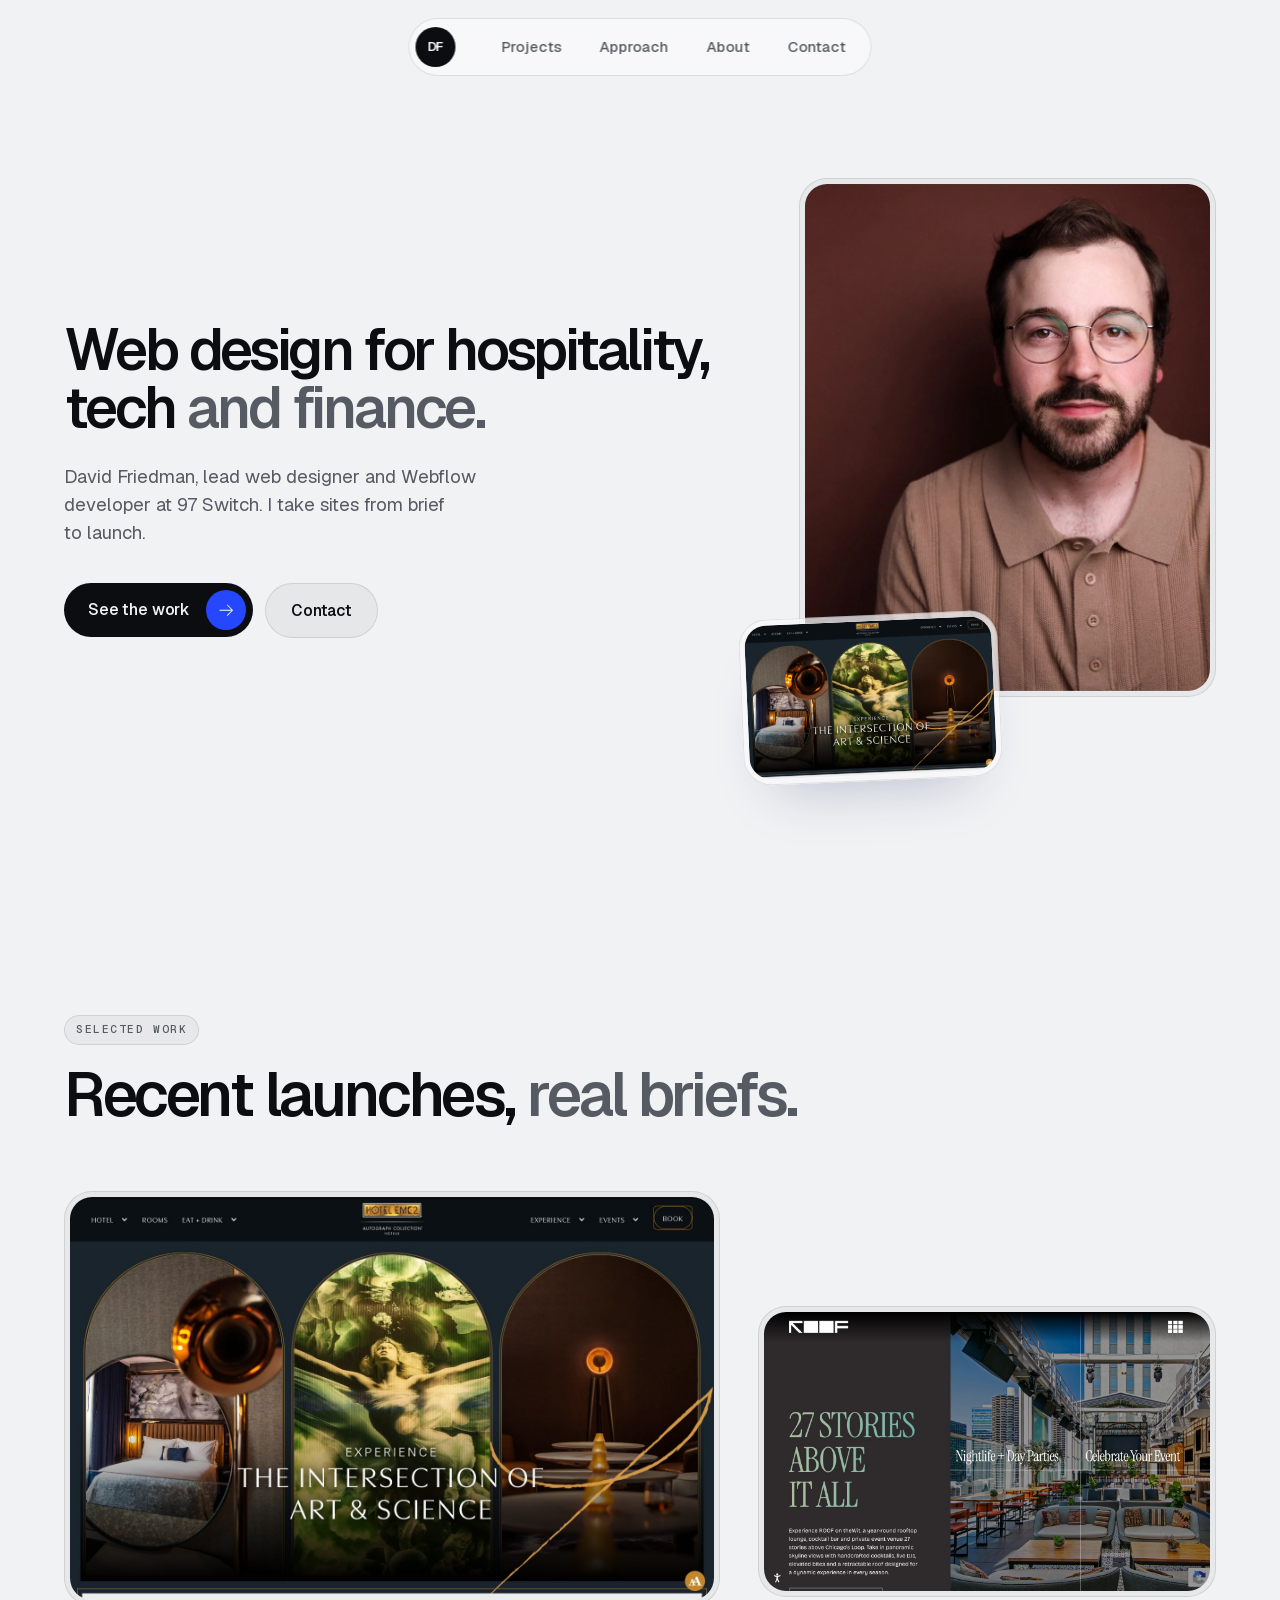
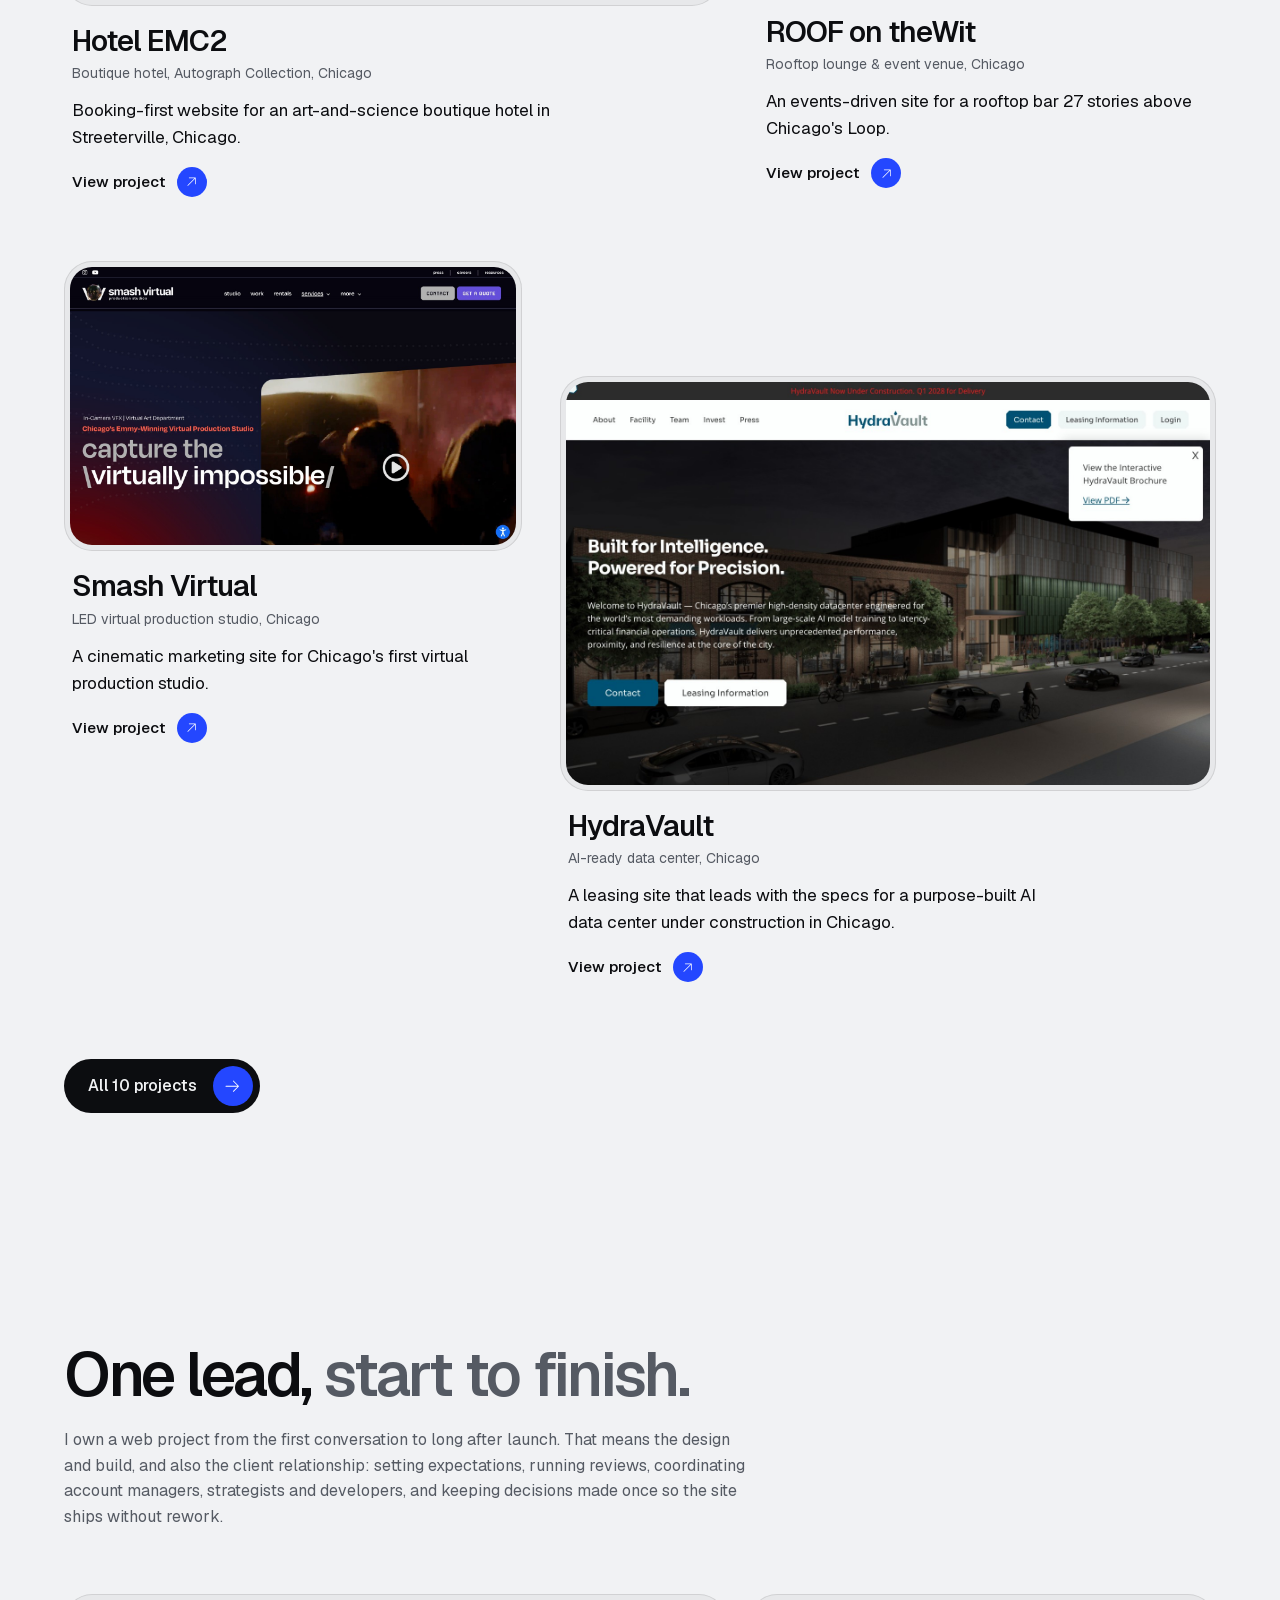
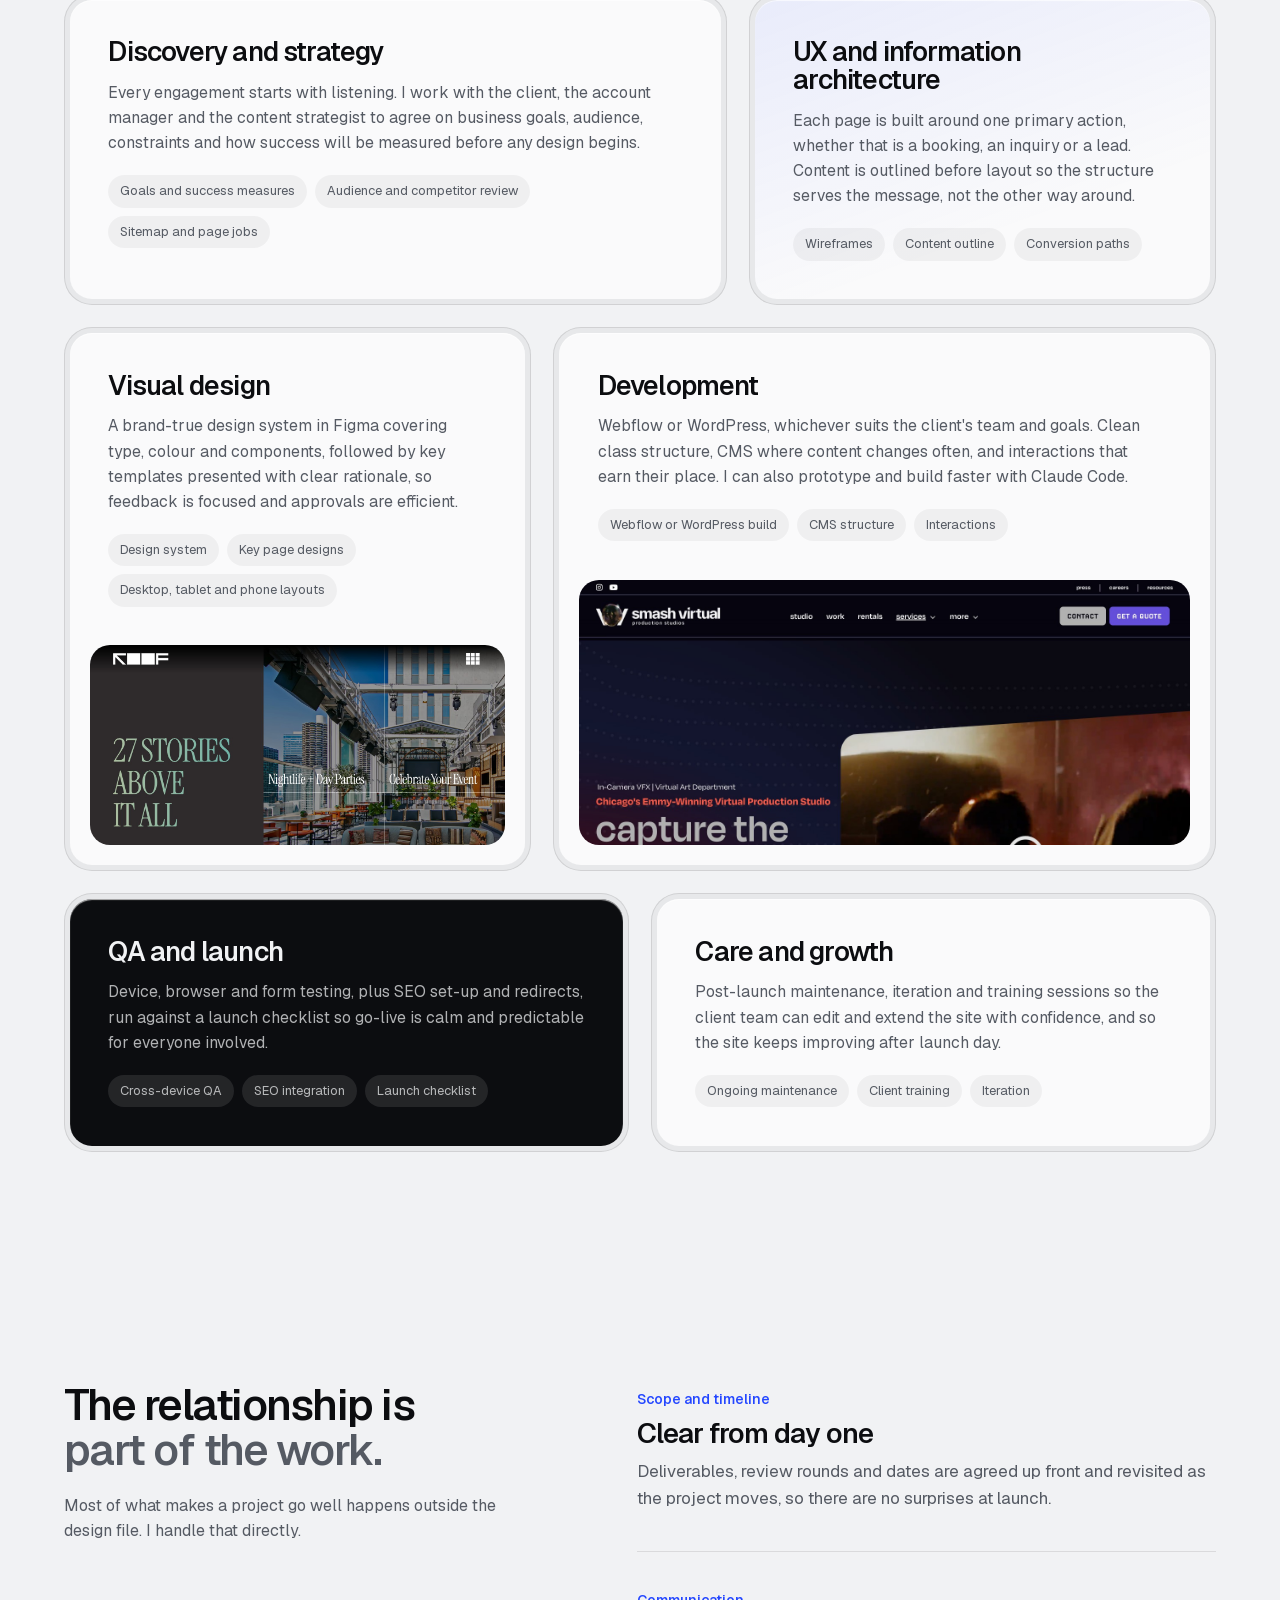
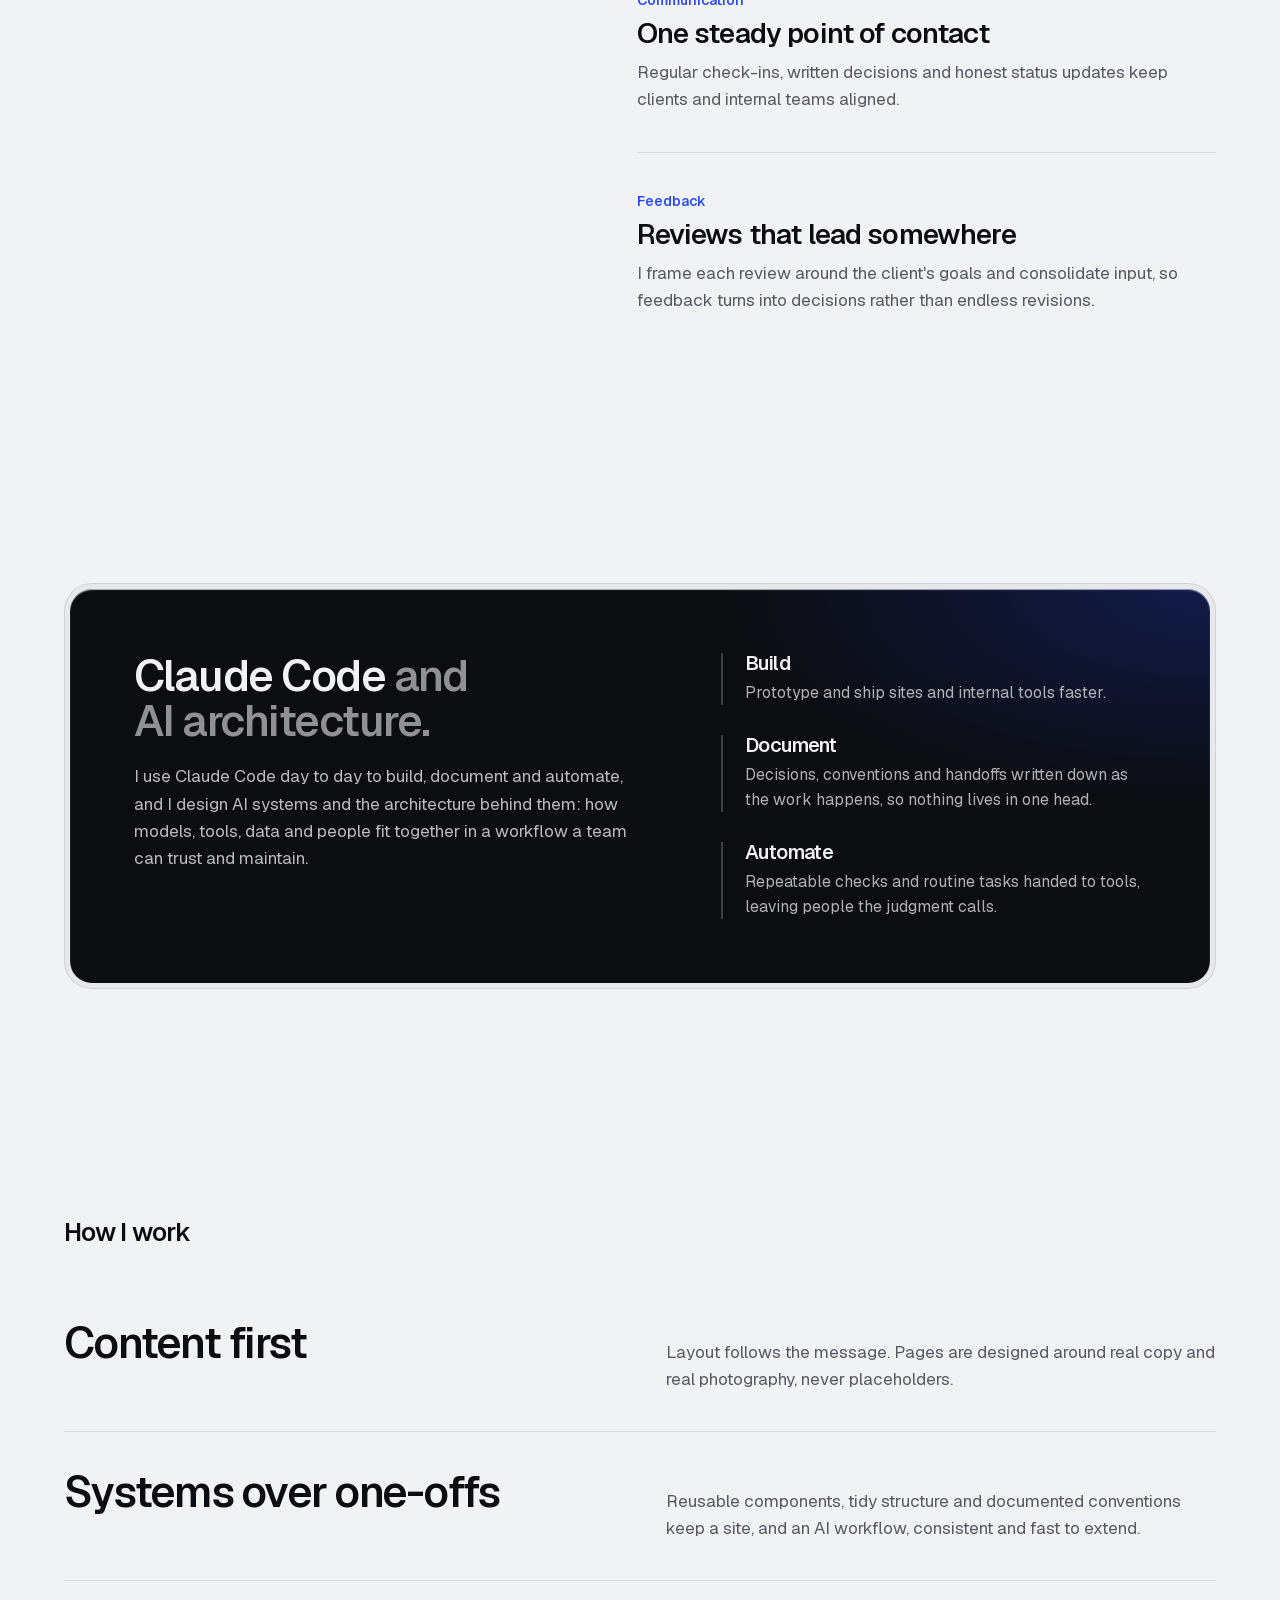
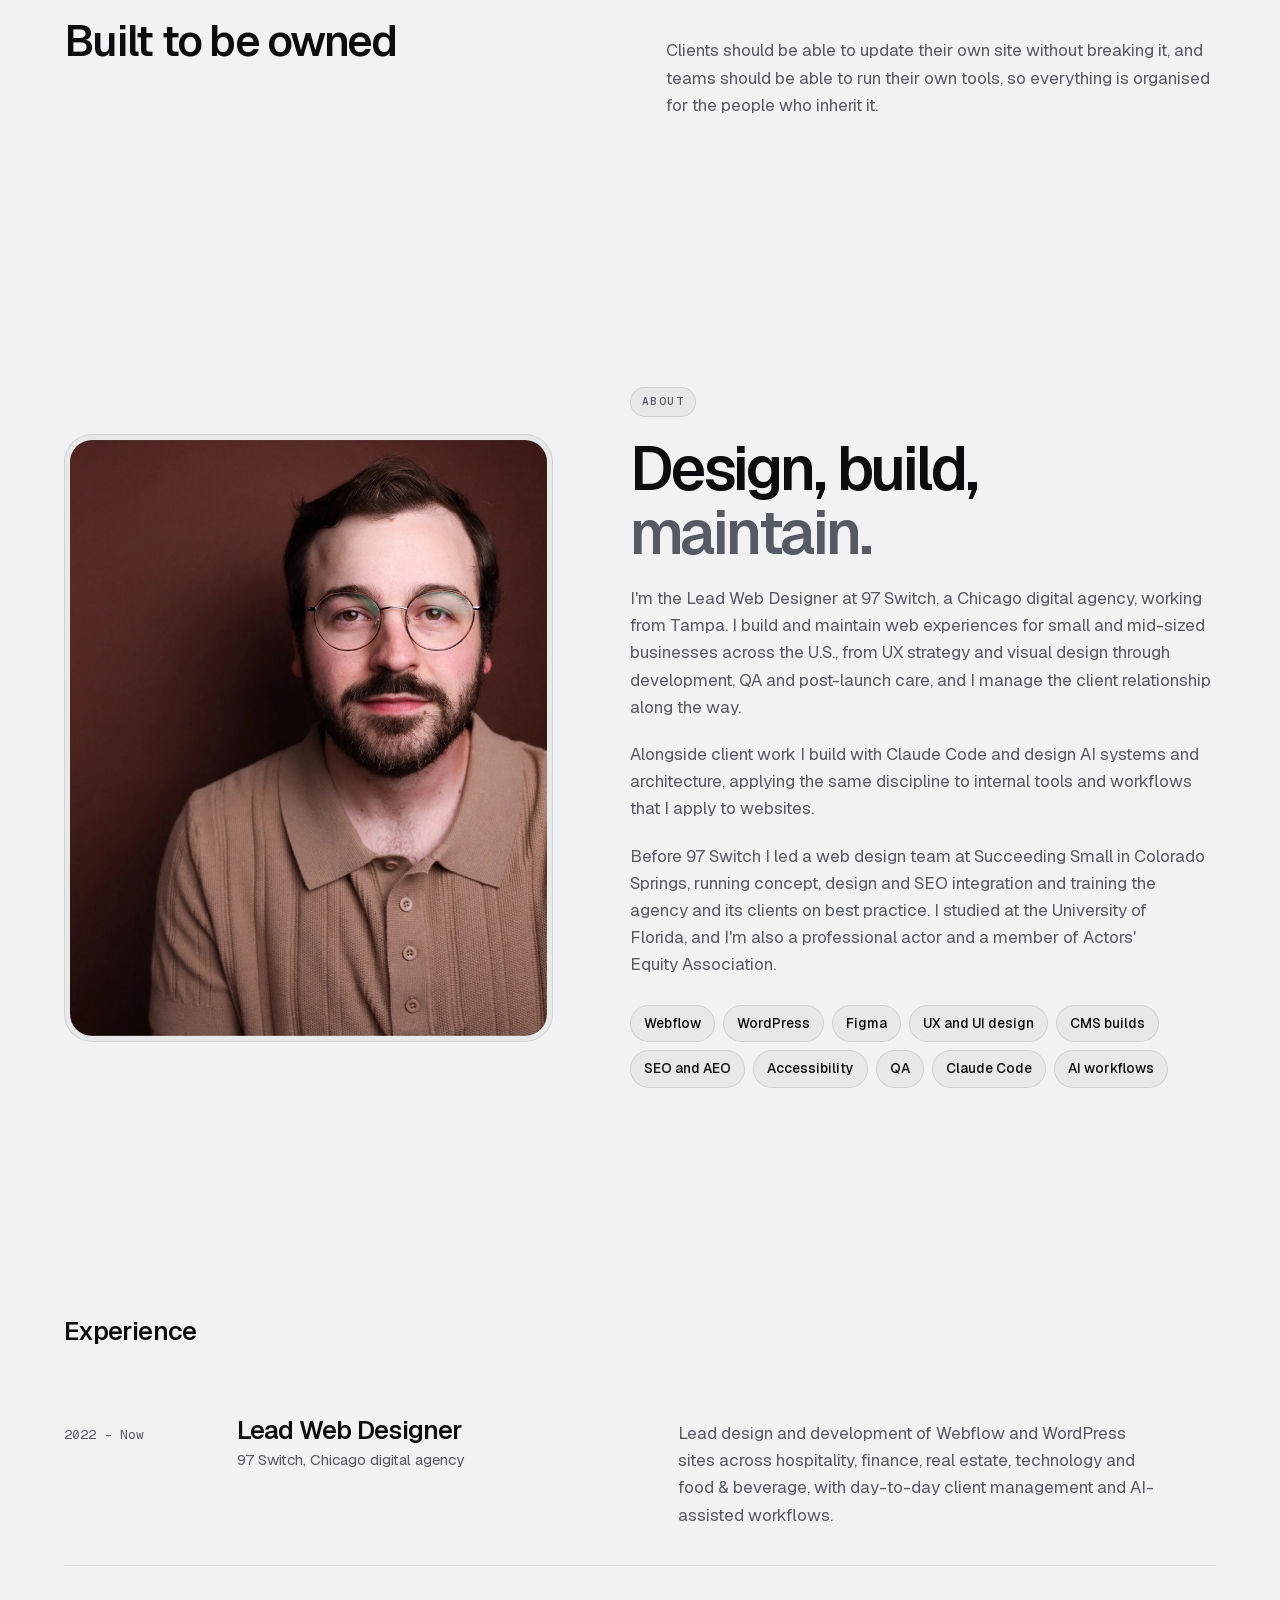
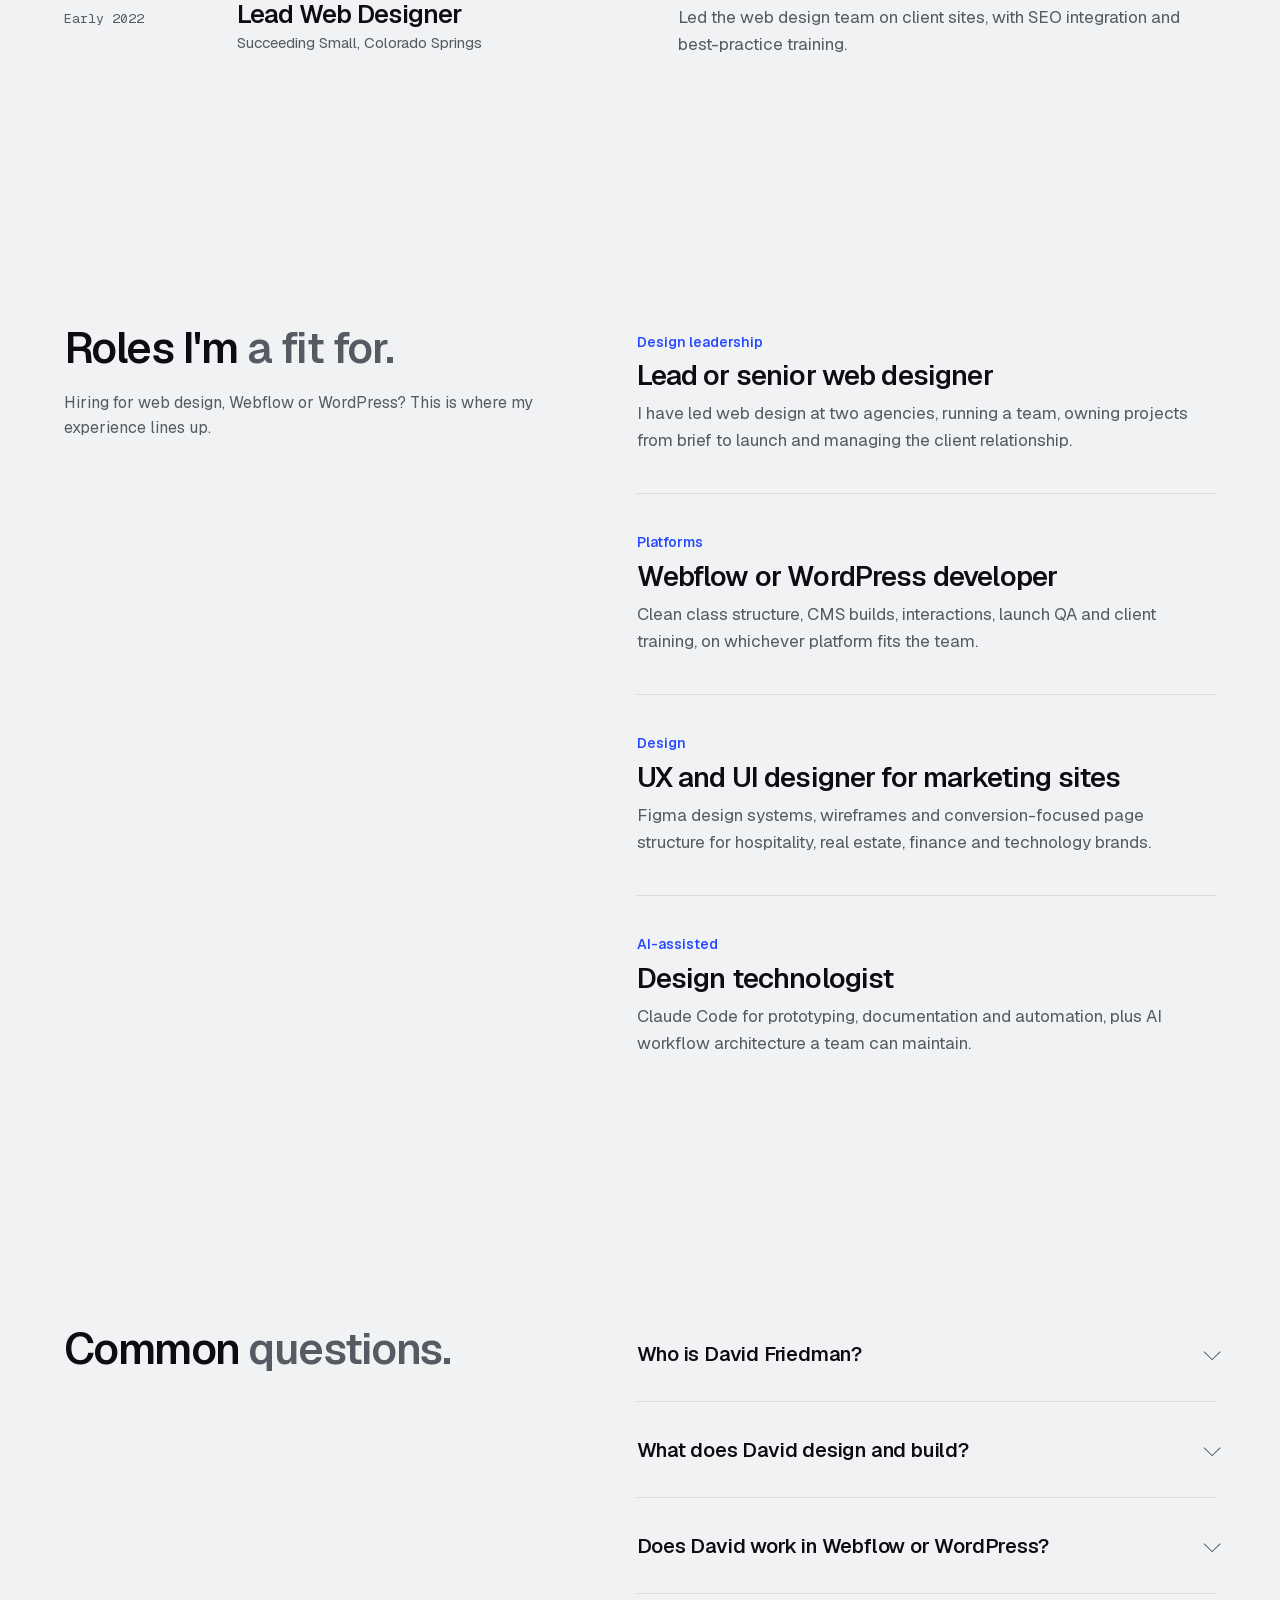
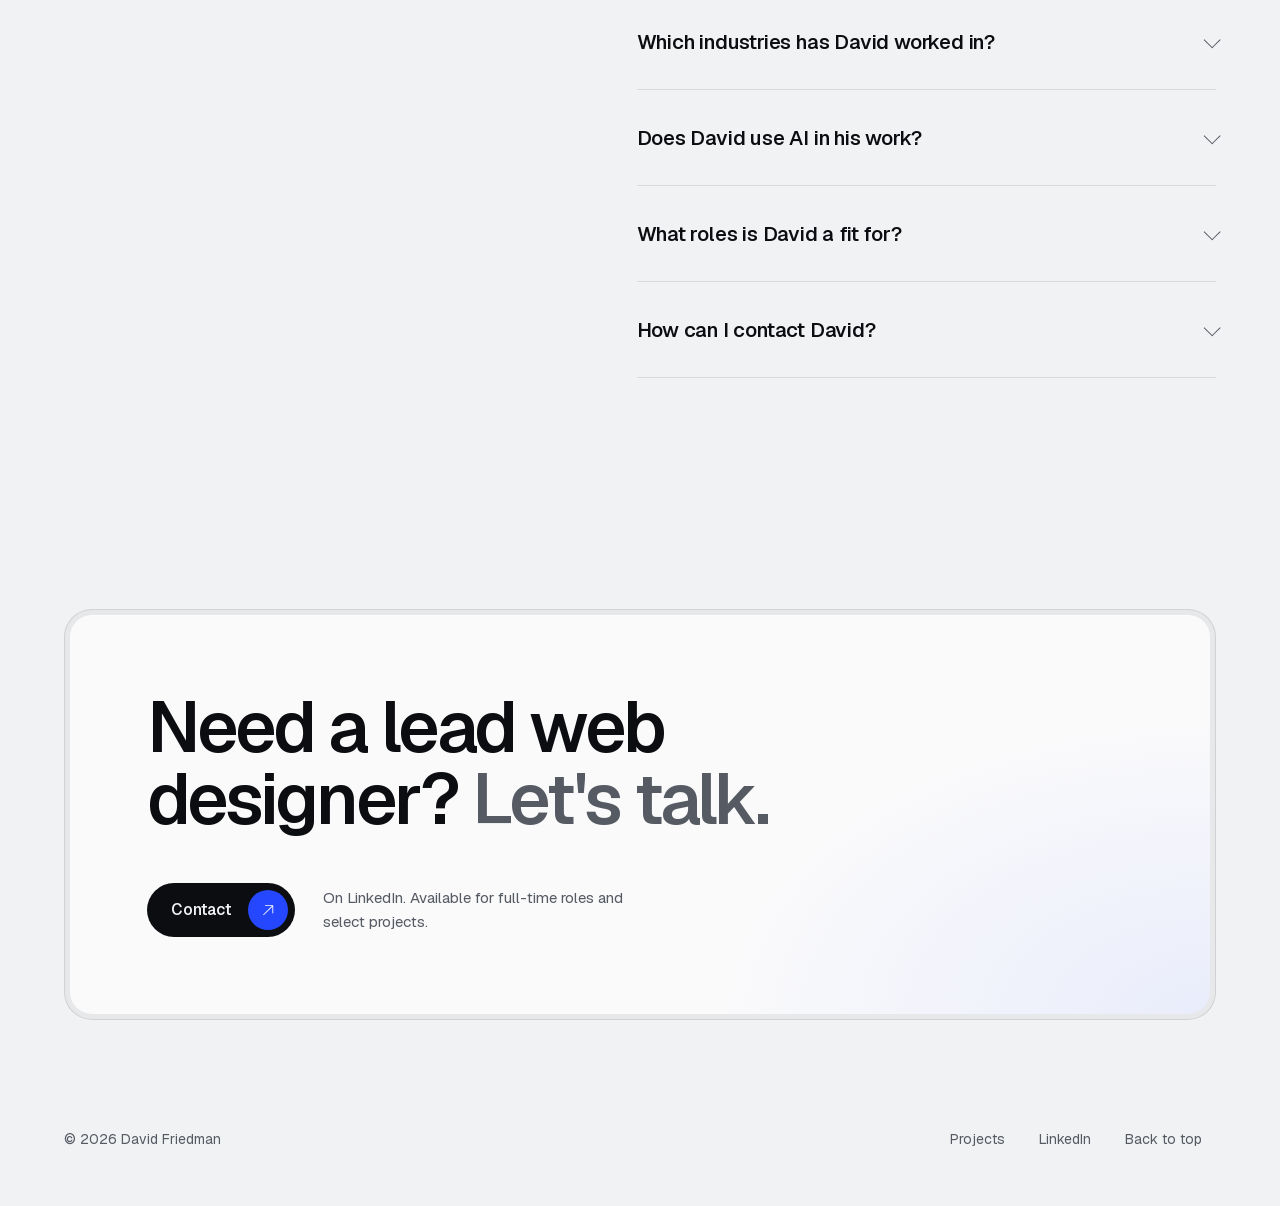
==== commit cd175503: "Add files via upload" ====
--- a/index.html
+++ b/index.html
@@ -3,26 +3,38 @@
 <head>
 <meta charset="utf-8">
 <meta name="viewport" content="width=device-width, initial-scale=1">
-<title>David Friedman | Web Designer, Hospitality, Tech &amp; Finance</title>
-<meta name="description" content="Lead web designer at 97 Switch, a Chicago digital agency. I design, build and maintain Webflow and WordPress sites, manage client relationships end to end, and build with Claude Code and AI systems.">
+<title>David Friedman | Lead Web Designer &amp; Webflow Developer</title>
+<meta name="description" content="David Friedman is a lead web designer and Webflow and WordPress developer at 97 Switch. UX, design, build, QA and SEO for hospitality, real estate, finance and tech sites. Based in Tampa, FL.">
+<link rel="canonical" href="https://davidbenjaminfriedman.com/">
+<meta name="author" content="David Friedman">
+<meta name="robots" content="index, follow, max-image-preview:large">
 <meta name="theme-color" content="#f1f2f4" media="(prefers-color-scheme: light)">
 <meta name="theme-color" content="#0b0c0f" media="(prefers-color-scheme: dark)">
-<meta property="og:title" content="David Friedman | Web Designer, Hospitality, Tech &amp; Finance">
-<meta property="og:description" content="Lead web designer at 97 Switch, a Chicago digital agency. I design, build and maintain Webflow and WordPress sites, manage client relationships end to end, and build with Claude Code and AI systems.">
+<meta property="og:title" content="David Friedman | Lead Web Designer &amp; Webflow Developer">
+<meta property="og:description" content="David Friedman is a lead web designer and Webflow and WordPress developer at 97 Switch. UX, design, build, QA and SEO for hospitality, real estate, finance and tech sites. Based in Tampa, FL.">
 <meta property="og:type" content="website">
-<link rel="stylesheet" href="styles.css">
+<meta property="og:site_name" content="David Friedman">
+<meta property="og:url" content="https://davidbenjaminfriedman.com/">
+<meta property="og:image" content="https://davidbenjaminfriedman.com/assets/glasses.jpg">
+<meta property="og:image:alt" content="Portrait of David Friedman">
+<meta name="twitter:card" content="summary_large_image">
+<meta name="twitter:title" content="David Friedman | Lead Web Designer &amp; Webflow Developer">
+<meta name="twitter:description" content="David Friedman is a lead web designer and Webflow and WordPress developer at 97 Switch. UX, design, build, QA and SEO for hospitality, real estate, finance and tech sites. Based in Tampa, FL.">
+<meta name="twitter:image" content="https://davidbenjaminfriedman.com/assets/glasses.jpg">
+<script type="application/ld+json">{"@context":"https://schema.org","@graph":[{"@type":"Person","@id":"https://davidbenjaminfriedman.com/#person","name":"David Friedman","url":"https://davidbenjaminfriedman.com/","image":"https://davidbenjaminfriedman.com/assets/glasses.jpg","jobTitle":"Lead Web Designer","description":"Lead web designer and Webflow and WordPress developer at 97 Switch, a Chicago digital agency. Designs, builds and maintains websites and builds AI-assisted workflows with Claude Code.","worksFor":{"@type":"Organization","name":"97 Switch","url":"https://97switch.com"},"alumniOf":{"@type":"CollegeOrUniversity","name":"University of Florida"},"homeLocation":{"@type":"Place","address":{"@type":"PostalAddress","addressLocality":"Tampa","addressRegion":"FL","addressCountry":"US"}},"knowsAbout":["Web design","Webflow","WordPress","UX design","UI design","Figma","Design systems","Information architecture","CMS development","SEO","Answer engine optimization","Web accessibility","QA testing","Claude Code","AI workflow design","Hospitality websites","Real estate websites","Technology websites","Client management"],"sameAs":["https://www.linkedin.com/in/david-b-friedman"]},{"@type":"WebSite","@id":"https://davidbenjaminfriedman.com/#website","url":"https://davidbenjaminfriedman.com/","name":"David Friedman, Lead Web Designer","inLanguage":"en-US","publisher":{"@id":"https://davidbenjaminfriedman.com/#person"}},{"@type":"ProfilePage","@id":"https://davidbenjaminfriedman.com/#page","url":"https://davidbenjaminfriedman.com/","name":"David Friedman, Lead Web Designer","isPartOf":{"@id":"https://davidbenjaminfriedman.com/#website"},"mainEntity":{"@id":"https://davidbenjaminfriedman.com/#person"},"dateModified":"2026-11-11"},{"@type":"FAQPage","@id":"https://davidbenjaminfriedman.com/#faq","mainEntity":[{"@type":"Question","name":"Who is David Friedman?","acceptedAnswer":{"@type":"Answer","text":"David Friedman is the Lead Web Designer at 97 Switch, a Chicago digital agency. He is based in Tampa, Florida, and designs, builds and maintains Webflow and WordPress websites for clients across the U.S."}},{"@type":"Question","name":"What does David design and build?","acceptedAnswer":{"@type":"Answer","text":"Marketing, booking and lead-generation websites. His work covers discovery, UX and information architecture, Figma design systems, Webflow or WordPress builds with a CMS, QA, SEO set-up, launch and post-launch care."}},{"@type":"Question","name":"Does David work in Webflow or WordPress?","acceptedAnswer":{"@type":"Answer","text":"Both. He picks the platform that suits the client's team and goals, with clean class structure, CMS where content changes often, and training so clients can edit their own sites."}},{"@type":"Question","name":"Which industries has David worked in?","acceptedAnswer":{"@type":"Answer","text":"Hospitality, real estate, technology and IT, professional development, finance, food and beverage, and political consulting. Case studies include Hotel EMC2, ROOF on theWit, Smash Virtual, GSD Decisions and CompTIA."}},{"@type":"Question","name":"Does David use AI in his work?","acceptedAnswer":{"@type":"Answer","text":"Yes. He uses Claude Code to prototype, document and automate, and designs AI workflows and the architecture behind them, so teams can trust and maintain what is built."}},{"@type":"Question","name":"What roles is David a fit for?","acceptedAnswer":{"@type":"Answer","text":"Lead or senior web designer, Webflow or WordPress developer, UX and UI designer for marketing sites, and design technologist roles that mix design, build and AI-assisted workflows."}},{"@type":"Question","name":"How can I contact David?","acceptedAnswer":{"@type":"Answer","text":"Message David on LinkedIn at linkedin.com/in/david-b-friedman. He is open to full-time roles and select projects."}}]}]}</script>
+<link rel="stylesheet" href="/styles.css">
 <script>document.documentElement.classList.add('js')</script>
 </head>
 <body>
 <a class="skip" href="#top">Skip to content</a>
 
 <header class="nav">
-  <a class="nav__logo" href="index.html" aria-label="David Friedman, home">DF</a>
+  <a class="nav__logo" href="/" aria-label="David Friedman, home">DF</a>
   <nav class="nav__links" aria-label="Primary">
-    <a href="projects.html">Projects</a>
-    <a href="index.html#approach">Approach</a>
-    <a href="index.html#about">About</a>
-    <a href="index.html#contact">Contact</a>
+    <a href="/projects">Projects</a>
+    <a href="/#approach">Approach</a>
+    <a href="/#about">About</a>
+    <a href="/#contact">Contact</a>
   </nav>
 </header>
 
@@ -31,15 +43,15 @@
 <section class="wrap hero">
   <div class="hero__copy">
     <h1 data-r>Web design for hospitality, tech <span class="soft">and finance.</span></h1>
-    <p class="hero__lede" data-r style="--d:.08s">Lead web designer at 97 Switch. I take web projects from first brief to launch, and keep them running.</p>
+    <p class="hero__lede" data-r style="--d:.08s">David Friedman, lead web designer and Webflow developer at 97 Switch. I take sites from brief to launch.</p>
     <div class="hero__cta" data-r style="--d:.16s">
-      <a class="btn btn--solid" href="projects.html"><span>See the work</span><span class="btn__ico"><svg class="ico" aria-hidden="true" focusable="false" xmlns="http://www.w3.org/2000/svg" viewBox="0 0 256 256" fill="currentColor"><path d="M220.24,132.24l-72,72a6,6,0,0,1-8.48-8.48L201.51,134H40a6,6,0,0,1,0-12H201.51L139.76,60.24a6,6,0,0,1,8.48-8.48l72,72A6,6,0,0,1,220.24,132.24Z"/></svg></span></a>
-      <a class="btn btn--ghost" href="index.html#contact"><span>Contact</span></a>
+      <a class="btn btn--solid" href="/projects"><span>See the work</span><span class="btn__ico"><svg class="ico" aria-hidden="true" focusable="false" xmlns="http://www.w3.org/2000/svg" viewBox="0 0 256 256" fill="currentColor"><path d="M220.24,132.24l-72,72a6,6,0,0,1-8.48-8.48L201.51,134H40a6,6,0,0,1,0-12H201.51L139.76,60.24a6,6,0,0,1,8.48-8.48l72,72A6,6,0,0,1,220.24,132.24Z"/></svg></span></a>
+      <a class="btn btn--ghost" href="/#contact"><span>Contact</span></a>
     </div>
   </div>
   <div class="hero__visual" data-r style="--d:.12s">
-    <div class="hero__portrait shell"><div class="core"><img src="assets/glasses.jpg" alt="Portrait of David Friedman" width="1400" height="1028"></div></div>
-    <div class="hero__float shell"><div class="core"><img src="assets/emc2.jpg" alt="Hotel EMC2 homepage with three arched images" width="1440" height="900"></div></div>
+    <div class="hero__portrait shell"><div class="core"><img src="/assets/glasses.jpg" alt="Portrait of David Friedman" width="1400" height="1028"></div></div>
+    <div class="hero__float shell"><div class="core"><img src="/assets/emc2.jpg" alt="Hotel EMC2 homepage with three arched images" width="1440" height="900"></div></div>
   </div>
 </section>
 
@@ -49,8 +61,8 @@
       <p class="eyebrow" data-r>Selected work</p>
       <h2 class="h-big" data-r style="--d:.06s">Recent launches, <span class="soft">real briefs.</span></h2>
     </div>
-    <div class="pgrid pgrid--home"><a class="pcard" href="projects/hotel-emc2.html" data-r style="--d:0.00s"><div class="shell"><div class="core"><img src="assets/emc2.jpg" alt="Hotel EMC2 homepage with three arched images and the headline The Intersection of Art and Science" width="1440" height="900" loading="lazy" decoding="async"></div></div><div class="pcard__meta"><h3>Hotel EMC2</h3><p class="pcard__kind">Boutique hotel, Autograph Collection, Chicago</p><p class="pcard__sum">Booking-first website for an art-and-science boutique hotel in Streeterville, Chicago.</p><span class="pcard__go">View project <span class="btn__ico btn__ico--sm"><svg class="ico" aria-hidden="true" focusable="false" xmlns="http://www.w3.org/2000/svg" viewBox="0 0 256 256" fill="currentColor"><path d="M198,64V168a6,6,0,0,1-12,0V78.48L68.24,196.24a6,6,0,0,1-8.48-8.48L177.52,70H88a6,6,0,0,1,0-12H192A6,6,0,0,1,198,64Z"/></svg></span></span></div></a><a class="pcard" href="projects/roof-on-thewit.html" data-r style="--d:0.08s"><div class="shell"><div class="core"><img src="assets/roof.jpg" alt="ROOF on theWit homepage with the headline 27 Stories Above It All beside a rooftop lounge photo" width="1440" height="900" loading="lazy" decoding="async"></div></div><div class="pcard__meta"><h3>ROOF on theWit</h3><p class="pcard__kind">Rooftop lounge &amp; event venue, Chicago</p><p class="pcard__sum">An events-driven site for a rooftop bar 27 stories above Chicago&#x27;s Loop.</p><span class="pcard__go">View project <span class="btn__ico btn__ico--sm"><svg class="ico" aria-hidden="true" focusable="false" xmlns="http://www.w3.org/2000/svg" viewBox="0 0 256 256" fill="currentColor"><path d="M198,64V168a6,6,0,0,1-12,0V78.48L68.24,196.24a6,6,0,0,1-8.48-8.48L177.52,70H88a6,6,0,0,1,0-12H192A6,6,0,0,1,198,64Z"/></svg></span></span></div></a><a class="pcard" href="projects/smash-virtual.html" data-r style="--d:0.00s"><div class="shell"><div class="core"><img src="assets/smash.jpg" alt="Smash Virtual homepage with the headline capture the virtually impossible" width="1440" height="900" loading="lazy" decoding="async"></div></div><div class="pcard__meta"><h3>Smash Virtual</h3><p class="pcard__kind">LED virtual production studio, Chicago</p><p class="pcard__sum">A cinematic marketing site for Chicago&#x27;s first virtual production studio.</p><span class="pcard__go">View project <span class="btn__ico btn__ico--sm"><svg class="ico" aria-hidden="true" focusable="false" xmlns="http://www.w3.org/2000/svg" viewBox="0 0 256 256" fill="currentColor"><path d="M198,64V168a6,6,0,0,1-12,0V78.48L68.24,196.24a6,6,0,0,1-8.48-8.48L177.52,70H88a6,6,0,0,1,0-12H192A6,6,0,0,1,198,64Z"/></svg></span></span></div></a><a class="pcard" href="projects/hydravault.html" data-r style="--d:0.08s"><div class="shell"><div class="core"><img src="assets/hydravault.jpg" alt="HydraVault homepage with the headline Built for Intelligence, Powered for Precision over a rendering of the data center" width="1440" height="900" loading="lazy" decoding="async"></div></div><div class="pcard__meta"><h3>HydraVault</h3><p class="pcard__kind">AI-ready data center, Chicago</p><p class="pcard__sum">A leasing site that leads with the specs for a purpose-built AI data center under construction in Chicago.</p><span class="pcard__go">View project <span class="btn__ico btn__ico--sm"><svg class="ico" aria-hidden="true" focusable="false" xmlns="http://www.w3.org/2000/svg" viewBox="0 0 256 256" fill="currentColor"><path d="M198,64V168a6,6,0,0,1-12,0V78.48L68.24,196.24a6,6,0,0,1-8.48-8.48L177.52,70H88a6,6,0,0,1,0-12H192A6,6,0,0,1,198,64Z"/></svg></span></span></div></a></div>
-    <div class="more" data-r><a class="btn btn--solid" href="projects.html"><span>All 10 projects</span><span class="btn__ico"><svg class="ico" aria-hidden="true" focusable="false" xmlns="http://www.w3.org/2000/svg" viewBox="0 0 256 256" fill="currentColor"><path d="M220.24,132.24l-72,72a6,6,0,0,1-8.48-8.48L201.51,134H40a6,6,0,0,1,0-12H201.51L139.76,60.24a6,6,0,0,1,8.48-8.48l72,72A6,6,0,0,1,220.24,132.24Z"/></svg></span></a></div>
+    <div class="pgrid pgrid--home"><a class="pcard" href="/projects/hotel-emc2" data-r style="--d:0.00s"><div class="shell"><div class="core"><img src="/assets/emc2.jpg" alt="Hotel EMC2 homepage with three arched images and the headline The Intersection of Art and Science" width="1440" height="900" loading="lazy" decoding="async"></div></div><div class="pcard__meta"><h3>Hotel EMC2</h3><p class="pcard__kind">Boutique hotel, Autograph Collection, Chicago</p><p class="pcard__sum">Booking-first website for an art-and-science boutique hotel in Streeterville, Chicago.</p><span class="pcard__go">View project <span class="btn__ico btn__ico--sm"><svg class="ico" aria-hidden="true" focusable="false" xmlns="http://www.w3.org/2000/svg" viewBox="0 0 256 256" fill="currentColor"><path d="M198,64V168a6,6,0,0,1-12,0V78.48L68.24,196.24a6,6,0,0,1-8.48-8.48L177.52,70H88a6,6,0,0,1,0-12H192A6,6,0,0,1,198,64Z"/></svg></span></span></div></a><a class="pcard" href="/projects/roof-on-thewit" data-r style="--d:0.08s"><div class="shell"><div class="core"><img src="/assets/roof.jpg" alt="ROOF on theWit homepage with the headline 27 Stories Above It All beside a rooftop lounge photo" width="1440" height="900" loading="lazy" decoding="async"></div></div><div class="pcard__meta"><h3>ROOF on theWit</h3><p class="pcard__kind">Rooftop lounge &amp; event venue, Chicago</p><p class="pcard__sum">An events-driven site for a rooftop bar 27 stories above Chicago&#x27;s Loop.</p><span class="pcard__go">View project <span class="btn__ico btn__ico--sm"><svg class="ico" aria-hidden="true" focusable="false" xmlns="http://www.w3.org/2000/svg" viewBox="0 0 256 256" fill="currentColor"><path d="M198,64V168a6,6,0,0,1-12,0V78.48L68.24,196.24a6,6,0,0,1-8.48-8.48L177.52,70H88a6,6,0,0,1,0-12H192A6,6,0,0,1,198,64Z"/></svg></span></span></div></a><a class="pcard" href="/projects/smash-virtual" data-r style="--d:0.00s"><div class="shell"><div class="core"><img src="/assets/smash.jpg" alt="Smash Virtual homepage with the headline capture the virtually impossible" width="1440" height="900" loading="lazy" decoding="async"></div></div><div class="pcard__meta"><h3>Smash Virtual</h3><p class="pcard__kind">LED virtual production studio, Chicago</p><p class="pcard__sum">A cinematic marketing site for Chicago&#x27;s first virtual production studio.</p><span class="pcard__go">View project <span class="btn__ico btn__ico--sm"><svg class="ico" aria-hidden="true" focusable="false" xmlns="http://www.w3.org/2000/svg" viewBox="0 0 256 256" fill="currentColor"><path d="M198,64V168a6,6,0,0,1-12,0V78.48L68.24,196.24a6,6,0,0,1-8.48-8.48L177.52,70H88a6,6,0,0,1,0-12H192A6,6,0,0,1,198,64Z"/></svg></span></span></div></a><a class="pcard" href="/projects/hydravault" data-r style="--d:0.08s"><div class="shell"><div class="core"><img src="/assets/hydravault.jpg" alt="HydraVault homepage with the headline Built for Intelligence, Powered for Precision over a rendering of the data center" width="1440" height="900" loading="lazy" decoding="async"></div></div><div class="pcard__meta"><h3>HydraVault</h3><p class="pcard__kind">AI-ready data center, Chicago</p><p class="pcard__sum">A leasing site that leads with the specs for a purpose-built AI data center under construction in Chicago.</p><span class="pcard__go">View project <span class="btn__ico btn__ico--sm"><svg class="ico" aria-hidden="true" focusable="false" xmlns="http://www.w3.org/2000/svg" viewBox="0 0 256 256" fill="currentColor"><path d="M198,64V168a6,6,0,0,1-12,0V78.48L68.24,196.24a6,6,0,0,1-8.48-8.48L177.52,70H88a6,6,0,0,1,0-12H192A6,6,0,0,1,198,64Z"/></svg></span></span></div></a></div>
+    <div class="more" data-r><a class="btn btn--solid" href="/projects"><span>All 10 projects</span><span class="btn__ico"><svg class="ico" aria-hidden="true" focusable="false" xmlns="http://www.w3.org/2000/svg" viewBox="0 0 256 256" fill="currentColor"><path d="M220.24,132.24l-72,72a6,6,0,0,1-8.48-8.48L201.51,134H40a6,6,0,0,1,0-12H201.51L139.76,60.24a6,6,0,0,1,8.48-8.48l72,72A6,6,0,0,1,220.24,132.24Z"/></svg></span></a></div>
   </div>
 </section>
 
@@ -77,7 +89,7 @@
           <p>A brand-true design system in Figma covering type, colour and components, followed by key templates presented with clear rationale, so feedback is focused and approvals are efficient.</p>
           <ul class="outs"><li>Design system</li><li>Key page designs</li><li>Desktop, tablet and phone layouts</li></ul>
         </div>
-        <div class="cell__img"><img src="assets/roof.jpg" alt="ROOF on theWit homepage design" width="1440" height="900" loading="lazy" decoding="async"></div>
+        <div class="cell__img"><img src="/assets/roof.jpg" alt="ROOF on theWit homepage design" width="1440" height="900" loading="lazy" decoding="async"></div>
       </div></article>
       <article class="shell b b--7" data-r style="--d:.06s"><div class="core cell cell--media">
         <div class="cell__txt">
@@ -85,7 +97,7 @@
           <p>Webflow or WordPress, whichever suits the client's team and goals. Clean class structure, CMS where content changes often, and interactions that earn their place. I can also prototype and build faster with Claude Code.</p>
           <ul class="outs"><li>Webflow or WordPress build</li><li>CMS structure</li><li>Interactions</li></ul>
         </div>
-        <div class="cell__img"><img src="assets/smash.jpg" alt="Smash Virtual homepage build" width="1440" height="900" loading="lazy" decoding="async"></div>
+        <div class="cell__img"><img src="/assets/smash.jpg" alt="Smash Virtual homepage build" width="1440" height="900" loading="lazy" decoding="async"></div>
       </div></article>
       <article class="shell b b--6" data-r><div class="core cell cell--ink">
         <h3>QA and launch</h3>
@@ -144,14 +156,14 @@
 
 <section class="band" id="about">
   <div class="wrap about">
-    <div class="about__img" data-r><div class="shell"><div class="core"><img src="assets/glasses.jpg" alt="Portrait of David Friedman" width="1400" height="1028" loading="lazy" decoding="async"></div></div></div>
+    <div class="about__img" data-r><div class="shell"><div class="core"><img src="/assets/glasses.jpg" alt="Portrait of David Friedman" width="1400" height="1028" loading="lazy" decoding="async"></div></div></div>
     <div class="about__copy">
       <p class="eyebrow" data-r>About</p>
       <h2 class="h-big" data-r style="--d:.06s">Design, build, <span class="soft">maintain.</span></h2>
       <p data-r>I'm the Lead Web Designer at 97 Switch, a Chicago digital agency, working from Tampa. I build and maintain web experiences for small and mid-sized businesses across the U.S., from UX strategy and visual design through development, QA and post-launch care, and I manage the client relationship along the way.</p>
       <p data-r>Alongside client work I build with Claude Code and design AI systems and architecture, applying the same discipline to internal tools and workflows that I apply to websites.</p>
       <p data-r>Before 97 Switch I led a web design team at Succeeding Small in Colorado Springs, running concept, design and SEO integration and training the agency and its clients on best practice. I studied at the University of Florida, and I'm also a professional actor and a member of Actors' Equity Association.</p>
-      <ul class="pills" data-r><li>Webflow</li><li>WordPress</li><li>Figma</li><li>Claude Code</li><li>AI systems</li><li>UX strategy</li><li>QA</li><li>SEO</li></ul>
+      <ul class="pills" data-r><li>Webflow</li><li>WordPress</li><li>Figma</li><li>UX and UI design</li><li>CMS builds</li><li>SEO and AEO</li><li>Accessibility</li><li>QA</li><li>Claude Code</li><li>AI workflows</li></ul>
     </div>
   </div>
 </section>
@@ -163,6 +175,30 @@
       <li data-r><span class="exp__when">2022 - Now</span><div><h3>Lead Web Designer</h3><p>97 Switch, Chicago digital agency</p></div><p>Lead design and development of Webflow and WordPress sites across hospitality, finance, real estate, technology and food &amp; beverage, with day-to-day client management and AI-assisted workflows.</p></li>
       <li data-r><span class="exp__when">Early 2022</span><div><h3>Lead Web Designer</h3><p>Succeeding Small, Colorado Springs</p></div><p>Led the web design team on client sites, with SEO integration and best-practice training.</p></li>
     </ul>
+  </div>
+</section>
+
+<section class="band" id="roles">
+  <div class="wrap split">
+    <div class="split__head">
+      <h2 class="h-mid" data-r>Roles I'm <span class="soft">a fit for.</span></h2>
+      <p class="section-lede" data-r style="--d:.06s">Hiring for web design, Webflow or WordPress? This is where my experience lines up.</p>
+    </div>
+    <ul class="stack">
+      <li data-r><p class="stack__k">Design leadership</p><h3>Lead or senior web designer</h3><p>I have led web design at two agencies, running a team, owning projects from brief to launch and managing the client relationship.</p></li>
+      <li data-r><p class="stack__k">Platforms</p><h3>Webflow or WordPress developer</h3><p>Clean class structure, CMS builds, interactions, launch QA and client training, on whichever platform fits the team.</p></li>
+      <li data-r><p class="stack__k">Design</p><h3>UX and UI designer for marketing sites</h3><p>Figma design systems, wireframes and conversion-focused page structure for hospitality, real estate, finance and technology brands.</p></li>
+      <li data-r><p class="stack__k">AI-assisted</p><h3>Design technologist</h3><p>Claude Code for prototyping, documentation and automation, plus AI workflow architecture a team can maintain.</p></li>
+    </ul>
+  </div>
+</section>
+
+<section class="band" id="faq">
+  <div class="wrap split">
+    <div class="split__head">
+      <h2 class="h-mid" data-r>Common <span class="soft">questions.</span></h2>
+    </div>
+    <div class="faq" data-r><details><summary>Who is David Friedman?</summary><p>David Friedman is the Lead Web Designer at 97 Switch, a Chicago digital agency. He is based in Tampa, Florida, and designs, builds and maintains Webflow and WordPress websites for clients across the U.S.</p></details><details><summary>What does David design and build?</summary><p>Marketing, booking and lead-generation websites. His work covers discovery, UX and information architecture, Figma design systems, Webflow or WordPress builds with a CMS, QA, SEO set-up, launch and post-launch care.</p></details><details><summary>Does David work in Webflow or WordPress?</summary><p>Both. He picks the platform that suits the client&#x27;s team and goals, with clean class structure, CMS where content changes often, and training so clients can edit their own sites.</p></details><details><summary>Which industries has David worked in?</summary><p>Hospitality, real estate, technology and IT, professional development, finance, food and beverage, and political consulting. Case studies include Hotel EMC2, ROOF on theWit, Smash Virtual, GSD Decisions and CompTIA.</p></details><details><summary>Does David use AI in his work?</summary><p>Yes. He uses Claude Code to prototype, document and automate, and designs AI workflows and the architecture behind them, so teams can trust and maintain what is built.</p></details><details><summary>What roles is David a fit for?</summary><p>Lead or senior web designer, Webflow or WordPress developer, UX and UI designer for marketing sites, and design technologist roles that mix design, build and AI-assisted workflows.</p></details><details><summary>How can I contact David?</summary><p>Message David on LinkedIn at linkedin.com/in/david-b-friedman. He is open to full-time roles and select projects.</p></details></div>
   </div>
 </section>
 
@@ -183,12 +219,12 @@
 <footer class="foot">
   <span>© 2026 David Friedman</span>
   <nav aria-label="Footer">
-    <a href="projects.html">Projects</a>
+    <a href="/projects">Projects</a>
     <a href="https://www.linkedin.com/in/david-b-friedman" target="_blank" rel="noopener">LinkedIn</a>
     <a href="#top">Back to top</a>
   </nav>
 </footer>
 
-<script src="main.js"></script>
+<script src="/main.js"></script>
 </body>
 </html>
--- a/styles.css
+++ b/styles.css
@@ -289,3 +289,13 @@
 @media (prefers-reduced-transparency:reduce){
   .nav{background:var(--surface);-webkit-backdrop-filter:none;backdrop-filter:none}
 }
+
+/* FAQ (details/summary, no JS) */
+.faq{display:grid}
+.faq details{padding-block:clamp(18px,2.2vw,26px);box-shadow:inset 0 -1px 0 var(--line)}
+.faq details:first-child{padding-top:6px}
+.faq summary{cursor:pointer;list-style:none;display:flex;justify-content:space-between;gap:20px;align-items:center;font-size:clamp(1.1rem,1.6vw,1.35rem);font-weight:540;letter-spacing:-.01em;min-height:44px}
+.faq summary::-webkit-details-marker{display:none}
+.faq summary::after{content:"";flex:none;width:12px;height:12px;border-right:1.5px solid var(--mute);border-bottom:1.5px solid var(--mute);transform:rotate(45deg) translateY(-3px);transition:transform .5s var(--ease)}
+.faq details[open] summary::after{transform:rotate(-135deg) translateY(-3px)}
+.faq p{color:var(--mute);max-width:56ch;margin-top:12px}
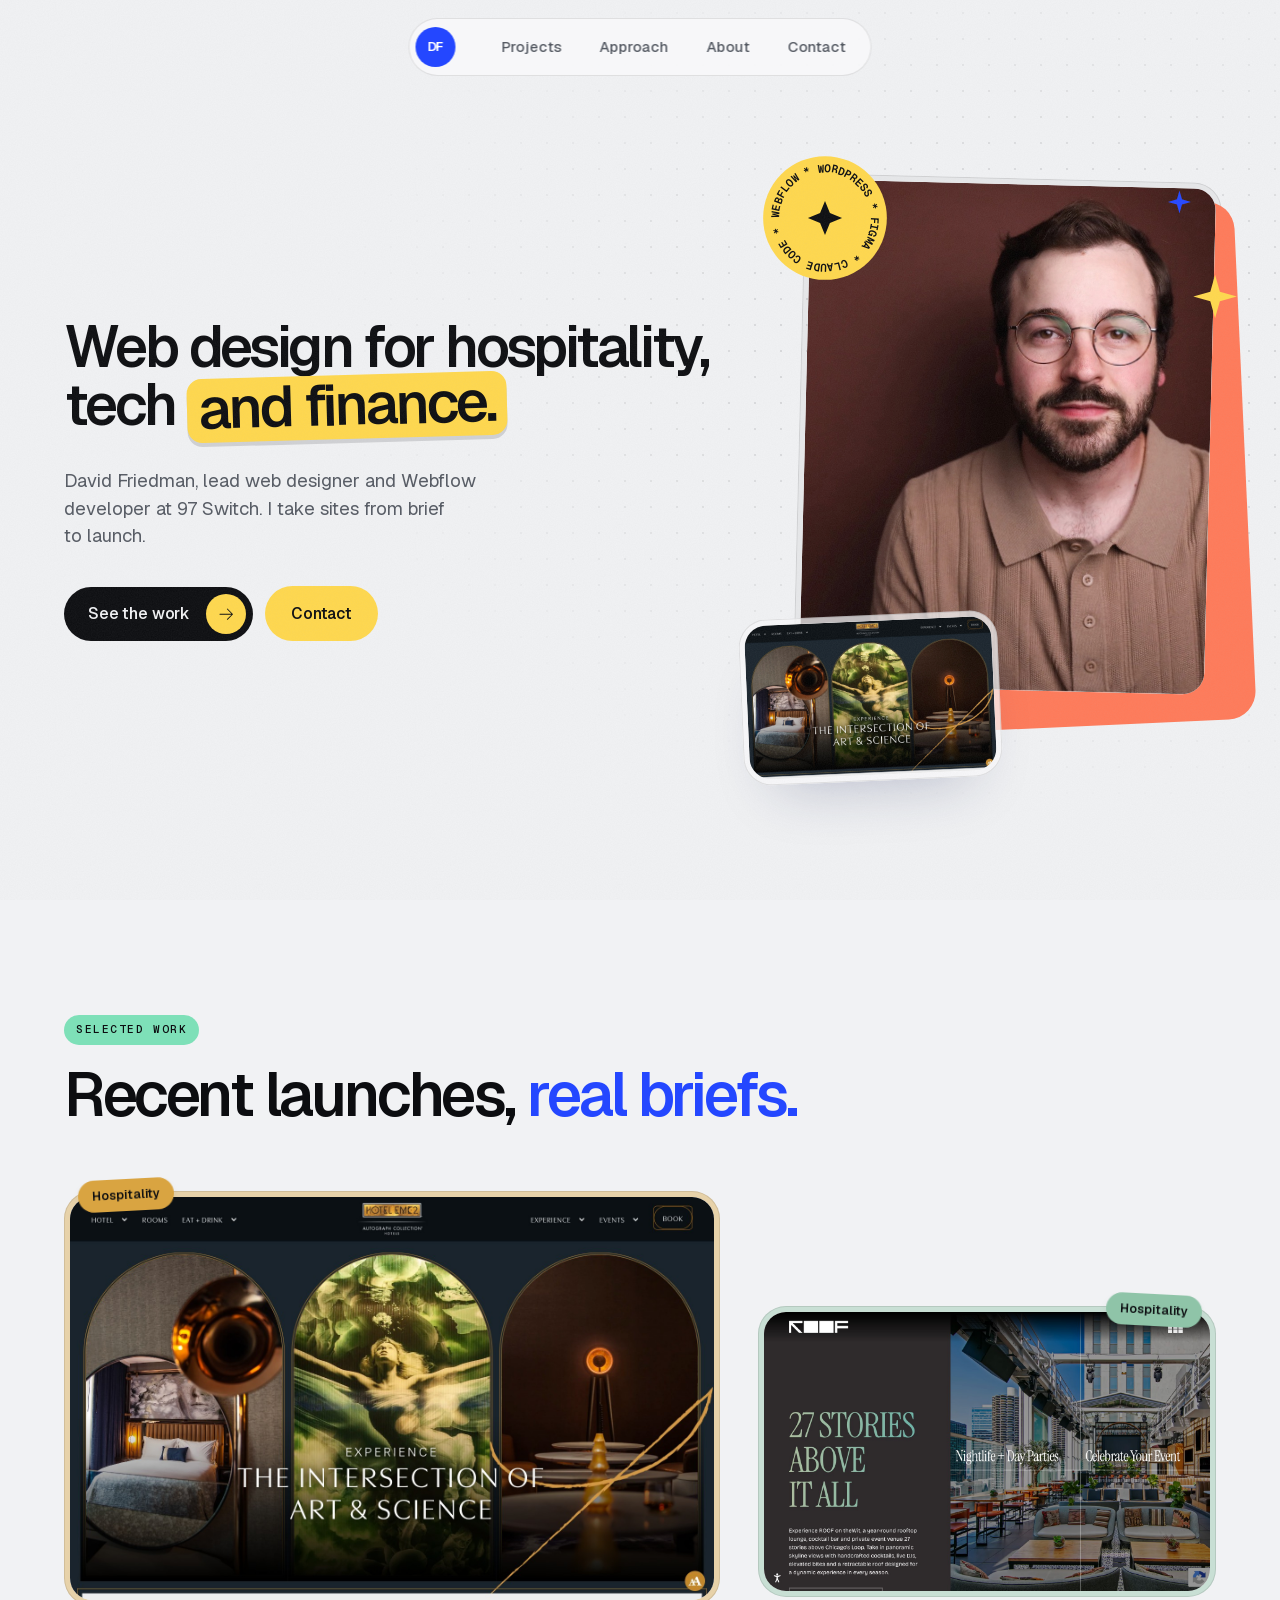
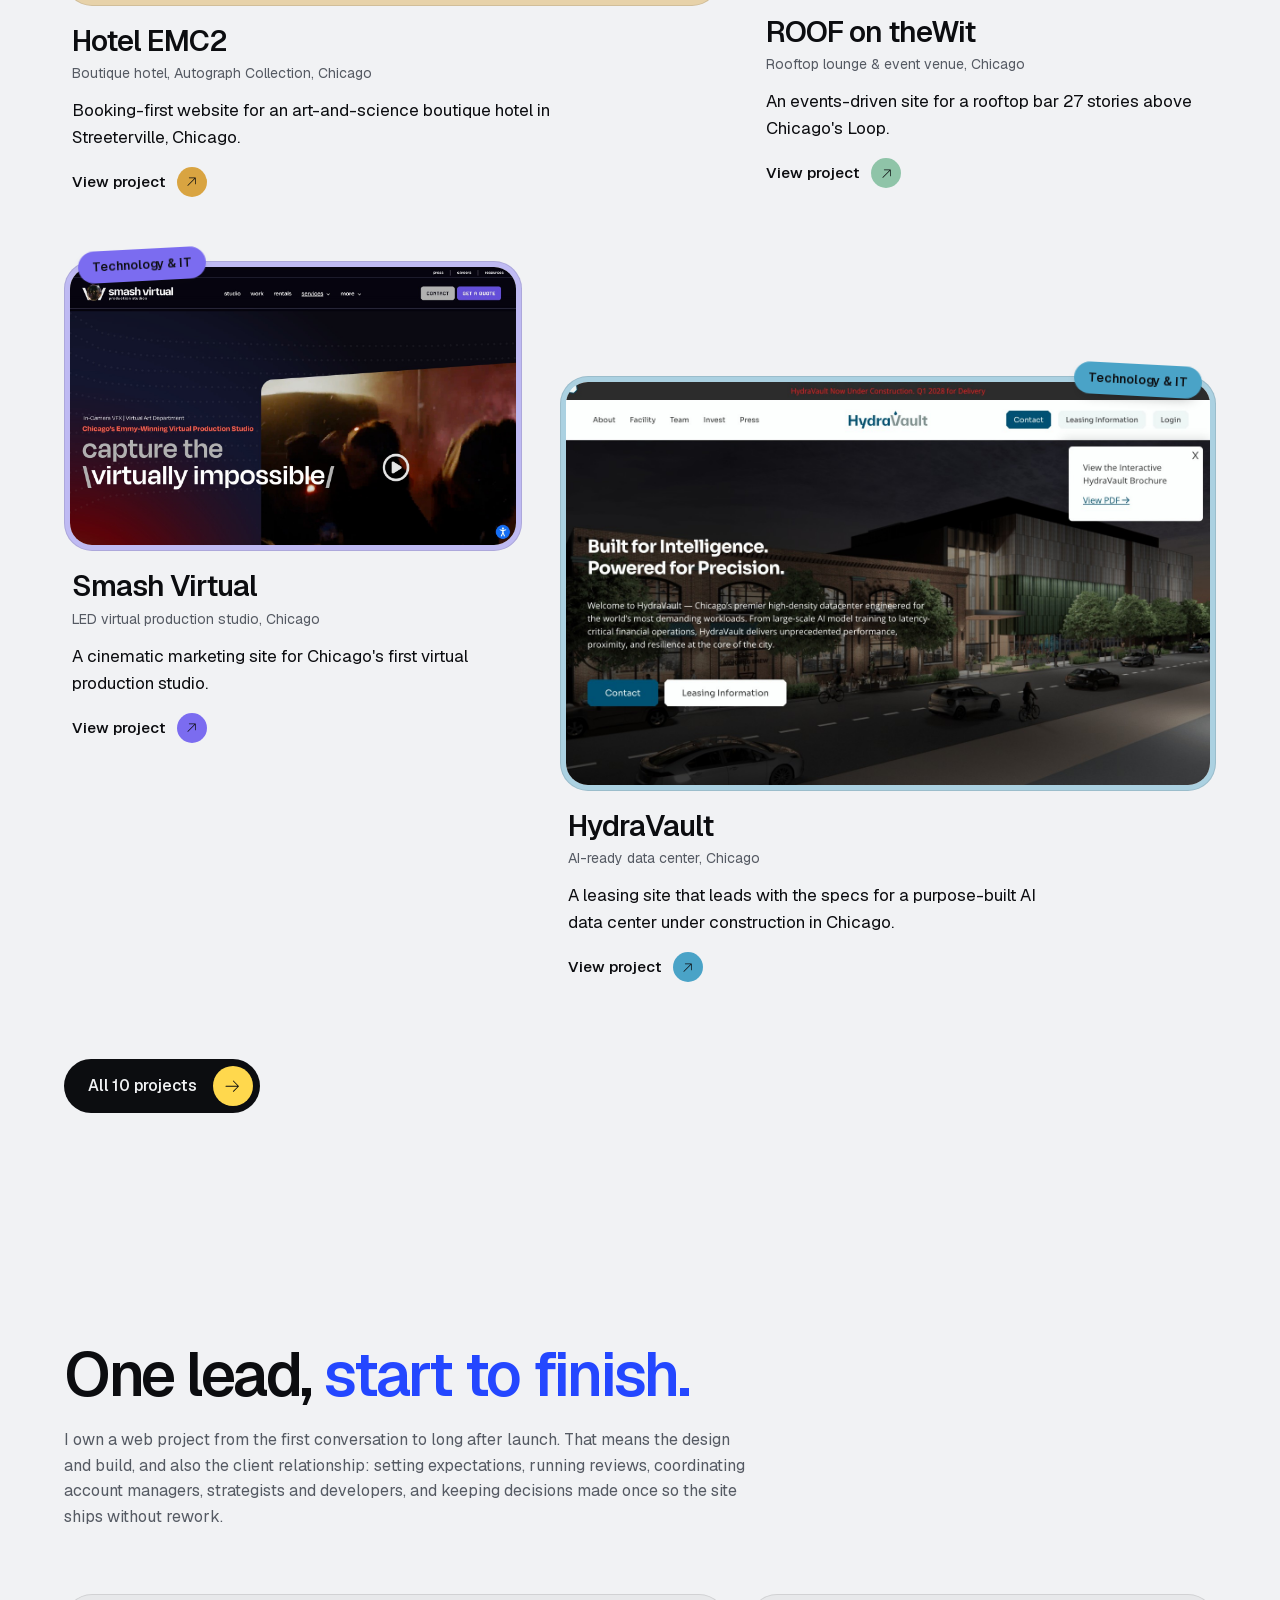
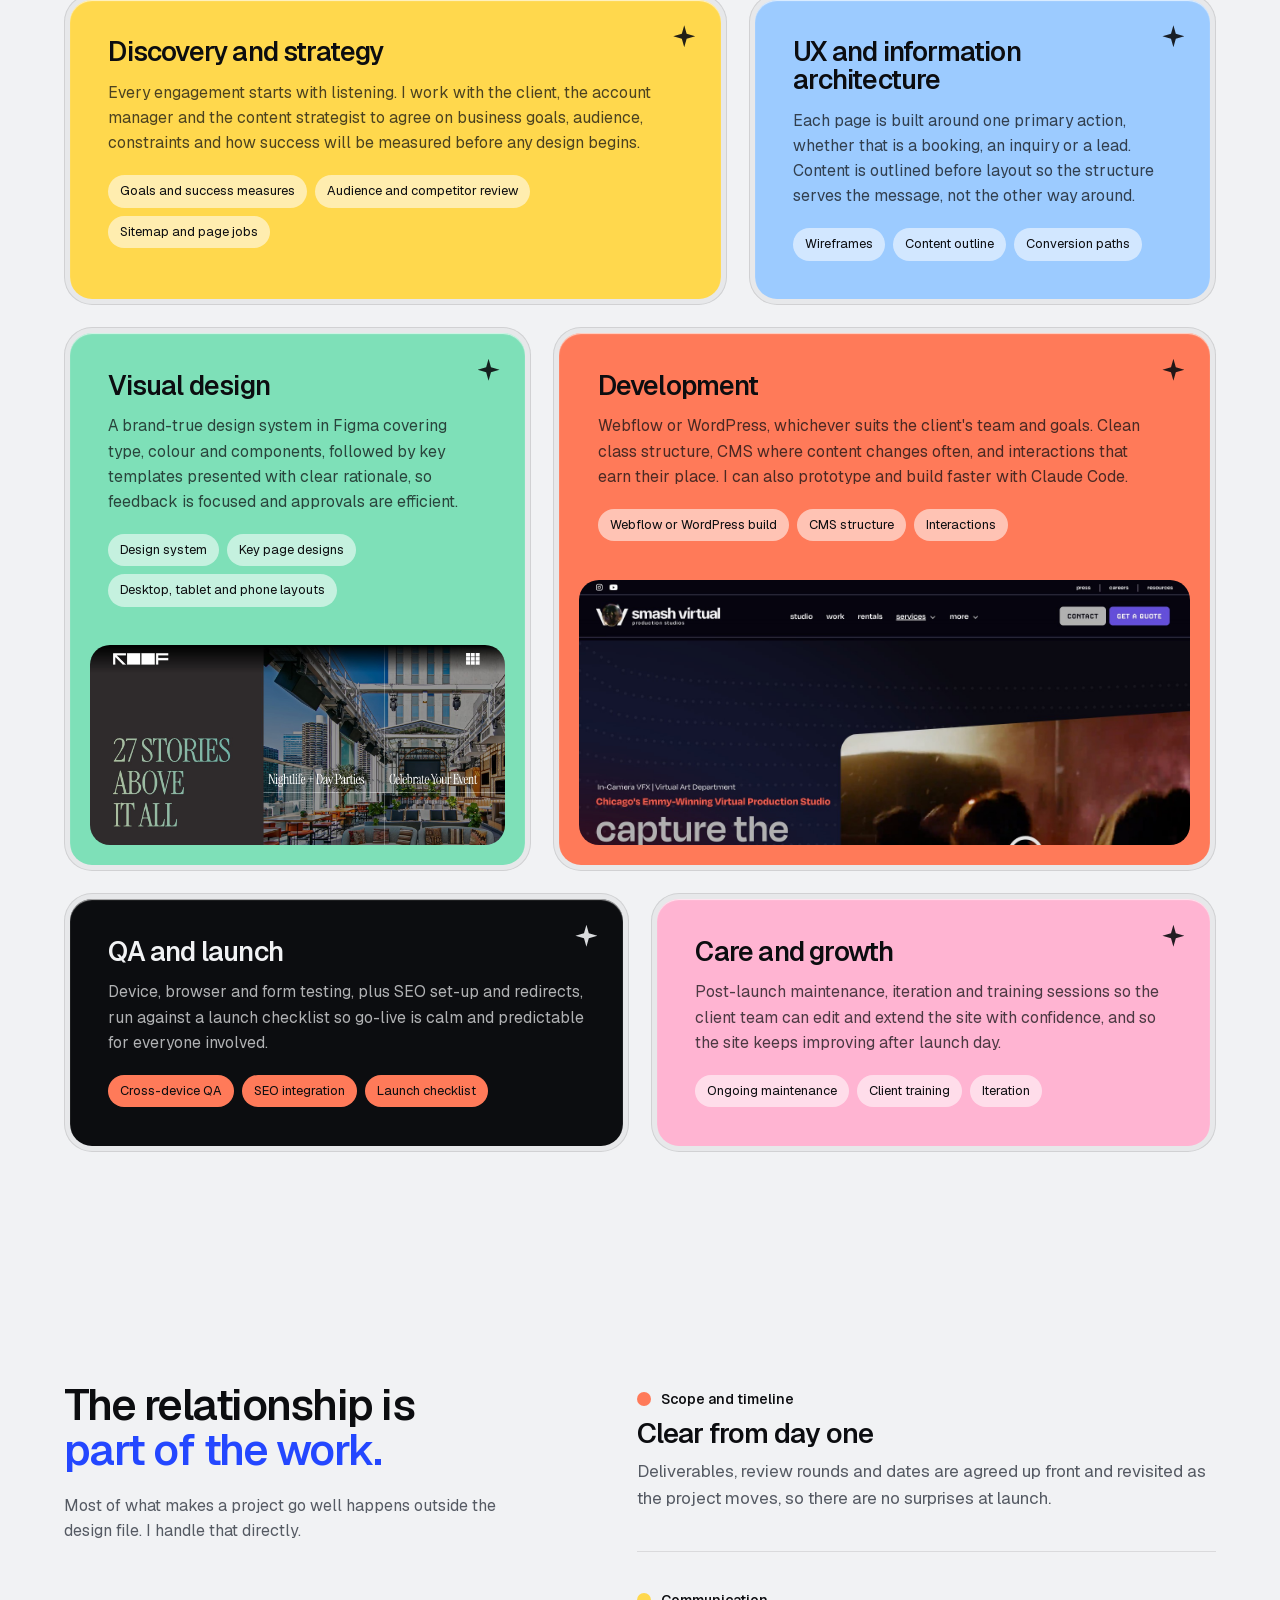
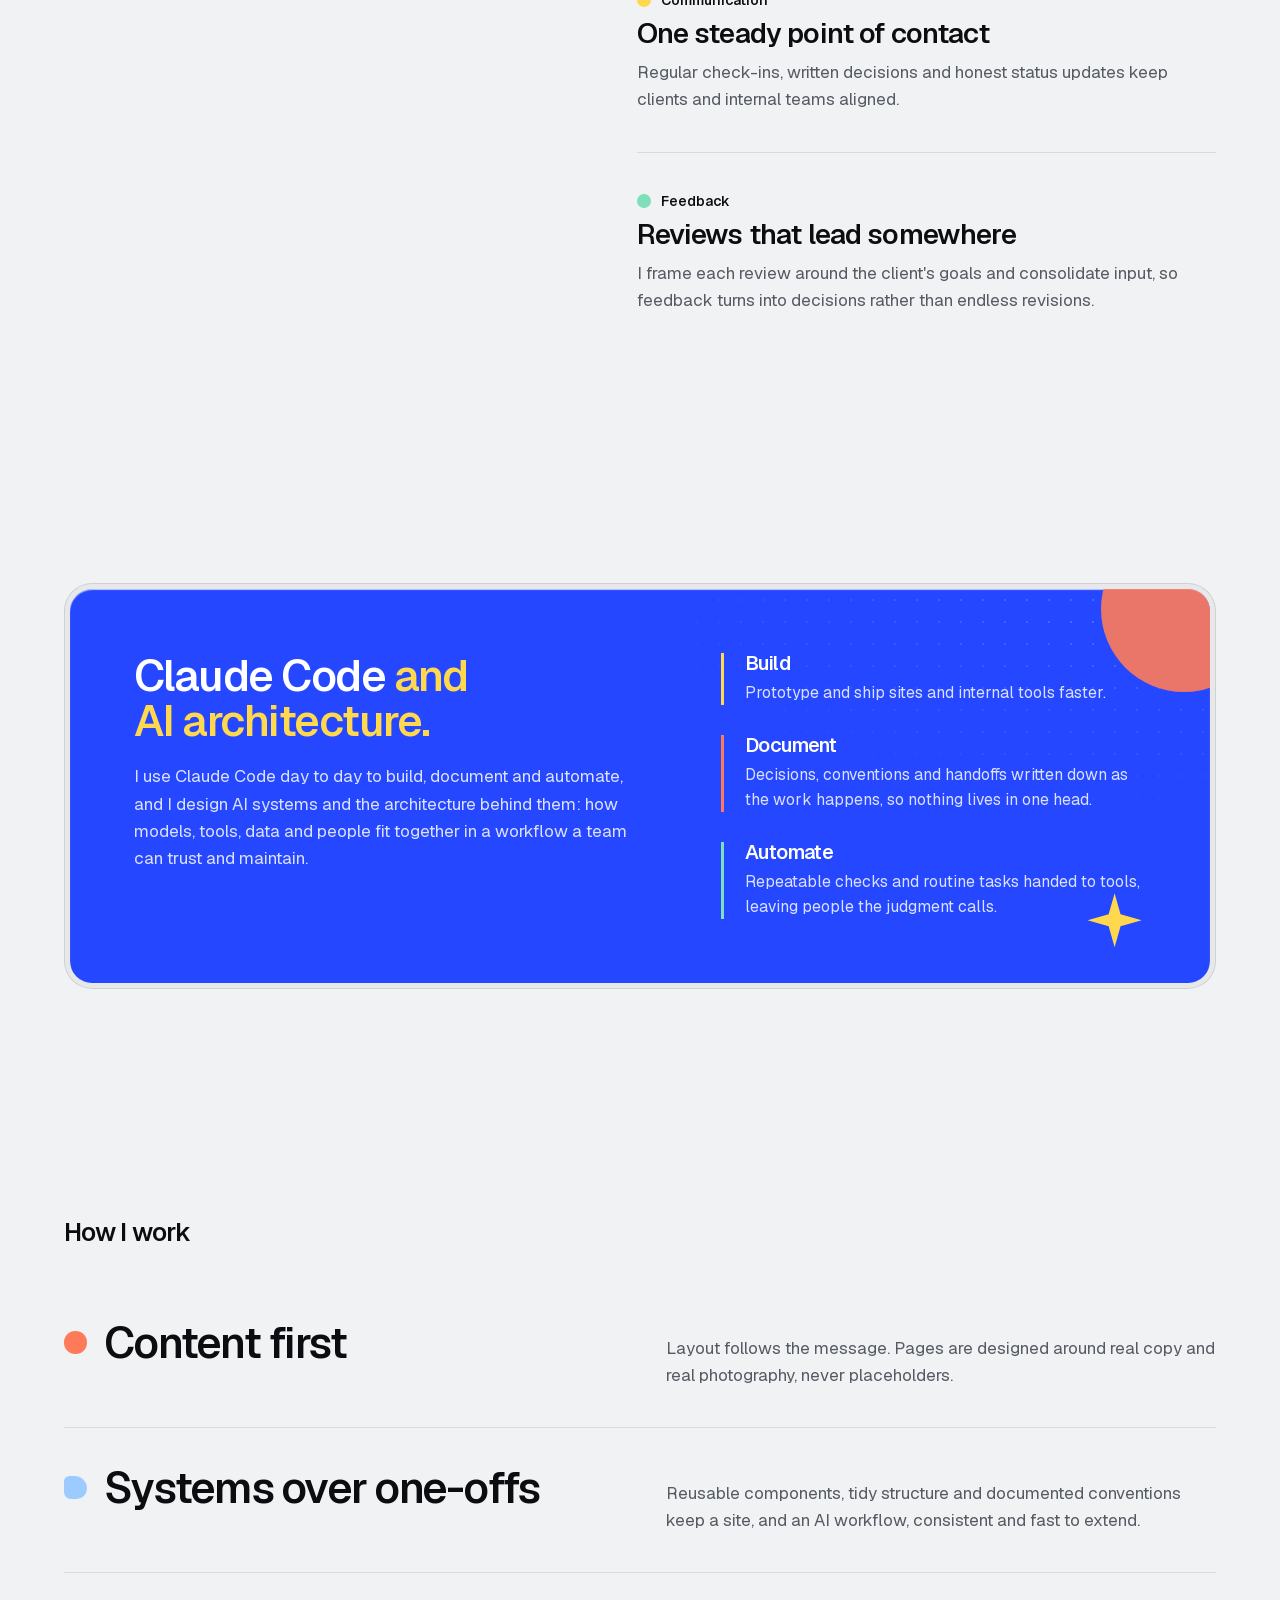
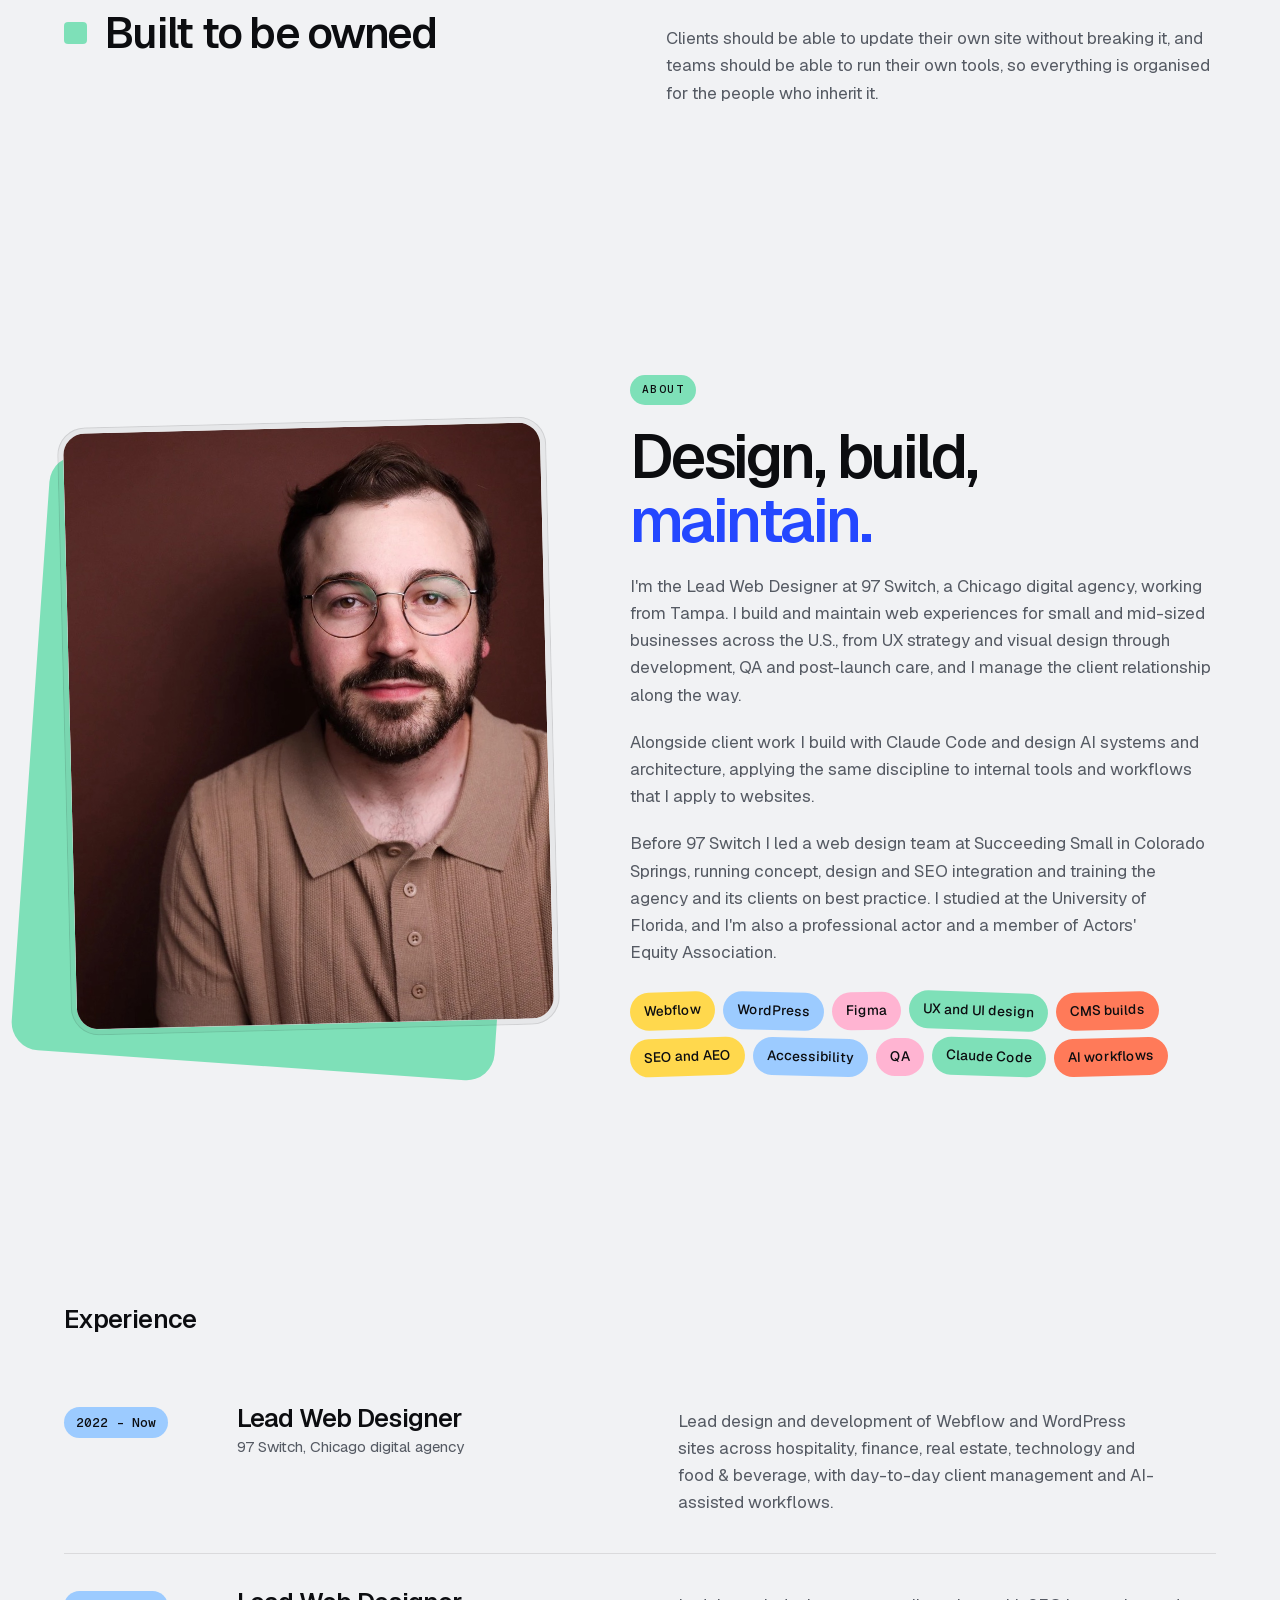
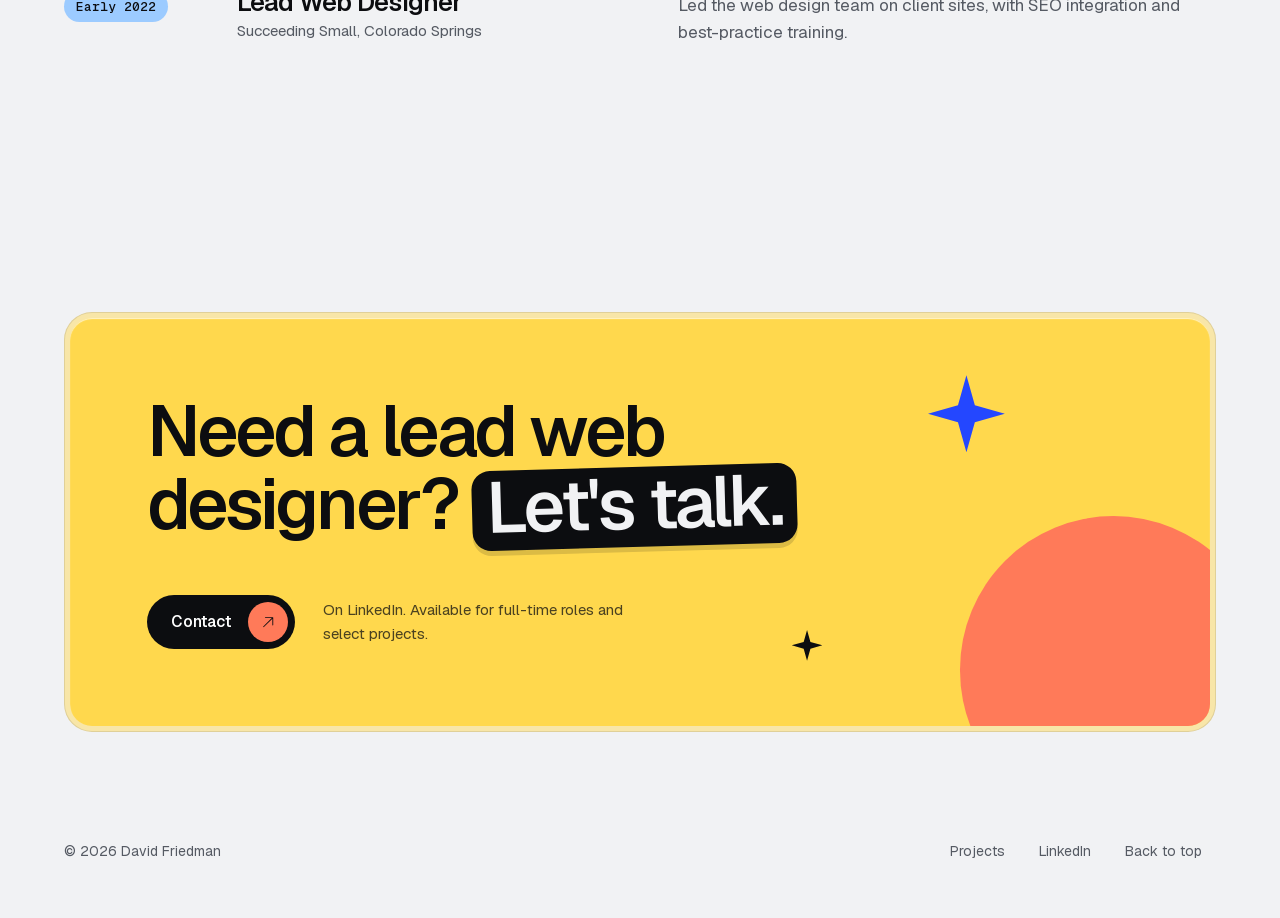
==== commit c662a617: "Add files via upload" ====
--- a/index.html
+++ b/index.html
@@ -7,6 +7,7 @@
 <meta name="description" content="David Friedman is a lead web designer and Webflow and WordPress developer at 97 Switch. UX, design, build, QA and SEO for hospitality, real estate, finance and tech sites. Based in Tampa, FL.">
 <link rel="canonical" href="https://davidbenjaminfriedman.com/">
 <meta name="author" content="David Friedman">
+<meta name="google-site-verification" content="6OicQnqHjsJPrgaq51buBfql6UHuRXyiXFmhLPpCuVk">
 <meta name="robots" content="index, follow, max-image-preview:large">
 <meta name="theme-color" content="#f1f2f4" media="(prefers-color-scheme: light)">
 <meta name="theme-color" content="#0b0c0f" media="(prefers-color-scheme: dark)">
@@ -42,7 +43,7 @@
 
 <section class="wrap hero">
   <div class="hero__copy">
-    <h1 data-r>Web design for hospitality, tech <span class="soft">and finance.</span></h1>
+    <h1 data-r>Web design for hospitality, tech <span class="mark">and finance.</span></h1>
     <p class="hero__lede" data-r style="--d:.08s">David Friedman, lead web designer and Webflow developer at 97 Switch. I take sites from brief to launch.</p>
     <div class="hero__cta" data-r style="--d:.16s">
       <a class="btn btn--solid" href="/projects"><span>See the work</span><span class="btn__ico"><svg class="ico" aria-hidden="true" focusable="false" xmlns="http://www.w3.org/2000/svg" viewBox="0 0 256 256" fill="currentColor"><path d="M220.24,132.24l-72,72a6,6,0,0,1-8.48-8.48L201.51,134H40a6,6,0,0,1,0-12H201.51L139.76,60.24a6,6,0,0,1,8.48-8.48l72,72A6,6,0,0,1,220.24,132.24Z"/></svg></span></a>
@@ -50,6 +51,8 @@
     </div>
   </div>
   <div class="hero__visual" data-r style="--d:.12s">
+    <svg class="badge" viewBox="0 0 120 120" role="presentation" aria-hidden="true"><defs><path id="bc" d="M60 60m-43 0a43 43 0 1 1 86 0a43 43 0 1 1-86 0"/></defs><circle cx="60" cy="60" r="58" class="badge__bg"/><text class="badge__t"><textPath href="#bc" textLength="262" lengthAdjust="spacing">WEBFLOW * WORDPRESS * FIGMA * CLAUDE CODE * </textPath></text><path class="badge__star" d="M60 44l4.6 11.4L76 60l-11.4 4.6L60 76l-4.6-11.4L44 60l11.4-4.6z"/></svg>
+    <span class="spark spark--a" aria-hidden="true"></span><span class="spark spark--b" aria-hidden="true"></span>
     <div class="hero__portrait shell"><div class="core"><img src="/assets/glasses.jpg" alt="Portrait of David Friedman" width="1400" height="1028"></div></div>
     <div class="hero__float shell"><div class="core"><img src="/assets/emc2.jpg" alt="Hotel EMC2 homepage with three arched images" width="1440" height="900"></div></div>
   </div>
@@ -61,7 +64,7 @@
       <p class="eyebrow" data-r>Selected work</p>
       <h2 class="h-big" data-r style="--d:.06s">Recent launches, <span class="soft">real briefs.</span></h2>
     </div>
-    <div class="pgrid pgrid--home"><a class="pcard" href="/projects/hotel-emc2" data-r style="--d:0.00s"><div class="shell"><div class="core"><img src="/assets/emc2.jpg" alt="Hotel EMC2 homepage with three arched images and the headline The Intersection of Art and Science" width="1440" height="900" loading="lazy" decoding="async"></div></div><div class="pcard__meta"><h3>Hotel EMC2</h3><p class="pcard__kind">Boutique hotel, Autograph Collection, Chicago</p><p class="pcard__sum">Booking-first website for an art-and-science boutique hotel in Streeterville, Chicago.</p><span class="pcard__go">View project <span class="btn__ico btn__ico--sm"><svg class="ico" aria-hidden="true" focusable="false" xmlns="http://www.w3.org/2000/svg" viewBox="0 0 256 256" fill="currentColor"><path d="M198,64V168a6,6,0,0,1-12,0V78.48L68.24,196.24a6,6,0,0,1-8.48-8.48L177.52,70H88a6,6,0,0,1,0-12H192A6,6,0,0,1,198,64Z"/></svg></span></span></div></a><a class="pcard" href="/projects/roof-on-thewit" data-r style="--d:0.08s"><div class="shell"><div class="core"><img src="/assets/roof.jpg" alt="ROOF on theWit homepage with the headline 27 Stories Above It All beside a rooftop lounge photo" width="1440" height="900" loading="lazy" decoding="async"></div></div><div class="pcard__meta"><h3>ROOF on theWit</h3><p class="pcard__kind">Rooftop lounge &amp; event venue, Chicago</p><p class="pcard__sum">An events-driven site for a rooftop bar 27 stories above Chicago&#x27;s Loop.</p><span class="pcard__go">View project <span class="btn__ico btn__ico--sm"><svg class="ico" aria-hidden="true" focusable="false" xmlns="http://www.w3.org/2000/svg" viewBox="0 0 256 256" fill="currentColor"><path d="M198,64V168a6,6,0,0,1-12,0V78.48L68.24,196.24a6,6,0,0,1-8.48-8.48L177.52,70H88a6,6,0,0,1,0-12H192A6,6,0,0,1,198,64Z"/></svg></span></span></div></a><a class="pcard" href="/projects/smash-virtual" data-r style="--d:0.00s"><div class="shell"><div class="core"><img src="/assets/smash.jpg" alt="Smash Virtual homepage with the headline capture the virtually impossible" width="1440" height="900" loading="lazy" decoding="async"></div></div><div class="pcard__meta"><h3>Smash Virtual</h3><p class="pcard__kind">LED virtual production studio, Chicago</p><p class="pcard__sum">A cinematic marketing site for Chicago&#x27;s first virtual production studio.</p><span class="pcard__go">View project <span class="btn__ico btn__ico--sm"><svg class="ico" aria-hidden="true" focusable="false" xmlns="http://www.w3.org/2000/svg" viewBox="0 0 256 256" fill="currentColor"><path d="M198,64V168a6,6,0,0,1-12,0V78.48L68.24,196.24a6,6,0,0,1-8.48-8.48L177.52,70H88a6,6,0,0,1,0-12H192A6,6,0,0,1,198,64Z"/></svg></span></span></div></a><a class="pcard" href="/projects/hydravault" data-r style="--d:0.08s"><div class="shell"><div class="core"><img src="/assets/hydravault.jpg" alt="HydraVault homepage with the headline Built for Intelligence, Powered for Precision over a rendering of the data center" width="1440" height="900" loading="lazy" decoding="async"></div></div><div class="pcard__meta"><h3>HydraVault</h3><p class="pcard__kind">AI-ready data center, Chicago</p><p class="pcard__sum">A leasing site that leads with the specs for a purpose-built AI data center under construction in Chicago.</p><span class="pcard__go">View project <span class="btn__ico btn__ico--sm"><svg class="ico" aria-hidden="true" focusable="false" xmlns="http://www.w3.org/2000/svg" viewBox="0 0 256 256" fill="currentColor"><path d="M198,64V168a6,6,0,0,1-12,0V78.48L68.24,196.24a6,6,0,0,1-8.48-8.48L177.52,70H88a6,6,0,0,1,0-12H192A6,6,0,0,1,198,64Z"/></svg></span></span></div></a></div>
+    <div class="pgrid pgrid--home"><a class="pcard" href="/projects/hotel-emc2" data-r style="--d:0.00s;--pc:#d9a441"><div class="pcard__vis"><div class="shell"><div class="core"><img src="/assets/emc2.jpg" alt="Hotel EMC2 homepage with three arched images and the headline The Intersection of Art and Science" width="1440" height="900" loading="lazy" decoding="async"></div></div><span class="pcard__chip">Hospitality</span></div><div class="pcard__meta"><h3>Hotel EMC2</h3><p class="pcard__kind">Boutique hotel, Autograph Collection, Chicago</p><p class="pcard__sum">Booking-first website for an art-and-science boutique hotel in Streeterville, Chicago.</p><span class="pcard__go">View project <span class="btn__ico btn__ico--sm"><svg class="ico" aria-hidden="true" focusable="false" xmlns="http://www.w3.org/2000/svg" viewBox="0 0 256 256" fill="currentColor"><path d="M198,64V168a6,6,0,0,1-12,0V78.48L68.24,196.24a6,6,0,0,1-8.48-8.48L177.52,70H88a6,6,0,0,1,0-12H192A6,6,0,0,1,198,64Z"/></svg></span></span></div></a><a class="pcard" href="/projects/roof-on-thewit" data-r style="--d:0.08s;--pc:#8fc4a8"><div class="pcard__vis"><div class="shell"><div class="core"><img src="/assets/roof.jpg" alt="ROOF on theWit homepage with the headline 27 Stories Above It All beside a rooftop lounge photo" width="1440" height="900" loading="lazy" decoding="async"></div></div><span class="pcard__chip">Hospitality</span></div><div class="pcard__meta"><h3>ROOF on theWit</h3><p class="pcard__kind">Rooftop lounge &amp; event venue, Chicago</p><p class="pcard__sum">An events-driven site for a rooftop bar 27 stories above Chicago&#x27;s Loop.</p><span class="pcard__go">View project <span class="btn__ico btn__ico--sm"><svg class="ico" aria-hidden="true" focusable="false" xmlns="http://www.w3.org/2000/svg" viewBox="0 0 256 256" fill="currentColor"><path d="M198,64V168a6,6,0,0,1-12,0V78.48L68.24,196.24a6,6,0,0,1-8.48-8.48L177.52,70H88a6,6,0,0,1,0-12H192A6,6,0,0,1,198,64Z"/></svg></span></span></div></a><a class="pcard" href="/projects/smash-virtual" data-r style="--d:0.00s;--pc:#7b6cf0"><div class="pcard__vis"><div class="shell"><div class="core"><img src="/assets/smash.jpg" alt="Smash Virtual homepage with the headline capture the virtually impossible" width="1440" height="900" loading="lazy" decoding="async"></div></div><span class="pcard__chip">Technology &amp; IT</span></div><div class="pcard__meta"><h3>Smash Virtual</h3><p class="pcard__kind">LED virtual production studio, Chicago</p><p class="pcard__sum">A cinematic marketing site for Chicago&#x27;s first virtual production studio.</p><span class="pcard__go">View project <span class="btn__ico btn__ico--sm"><svg class="ico" aria-hidden="true" focusable="false" xmlns="http://www.w3.org/2000/svg" viewBox="0 0 256 256" fill="currentColor"><path d="M198,64V168a6,6,0,0,1-12,0V78.48L68.24,196.24a6,6,0,0,1-8.48-8.48L177.52,70H88a6,6,0,0,1,0-12H192A6,6,0,0,1,198,64Z"/></svg></span></span></div></a><a class="pcard" href="/projects/hydravault" data-r style="--d:0.08s;--pc:#4aa3c7"><div class="pcard__vis"><div class="shell"><div class="core"><img src="/assets/hydravault.jpg" alt="HydraVault homepage with the headline Built for Intelligence, Powered for Precision over a rendering of the data center" width="1440" height="900" loading="lazy" decoding="async"></div></div><span class="pcard__chip">Technology &amp; IT</span></div><div class="pcard__meta"><h3>HydraVault</h3><p class="pcard__kind">AI-ready data center, Chicago</p><p class="pcard__sum">A leasing site that leads with the specs for a purpose-built AI data center under construction in Chicago.</p><span class="pcard__go">View project <span class="btn__ico btn__ico--sm"><svg class="ico" aria-hidden="true" focusable="false" xmlns="http://www.w3.org/2000/svg" viewBox="0 0 256 256" fill="currentColor"><path d="M198,64V168a6,6,0,0,1-12,0V78.48L68.24,196.24a6,6,0,0,1-8.48-8.48L177.52,70H88a6,6,0,0,1,0-12H192A6,6,0,0,1,198,64Z"/></svg></span></span></div></a></div>
     <div class="more" data-r><a class="btn btn--solid" href="/projects"><span>All 10 projects</span><span class="btn__ico"><svg class="ico" aria-hidden="true" focusable="false" xmlns="http://www.w3.org/2000/svg" viewBox="0 0 256 256" fill="currentColor"><path d="M220.24,132.24l-72,72a6,6,0,0,1-8.48-8.48L201.51,134H40a6,6,0,0,1,0-12H201.51L139.76,60.24a6,6,0,0,1,8.48-8.48l72,72A6,6,0,0,1,220.24,132.24Z"/></svg></span></a></div>
   </div>
 </section>
@@ -73,17 +76,17 @@
       <p class="section-lede" data-r style="--d:.06s">I own a web project from the first conversation to long after launch. That means the design and build, and also the client relationship: setting expectations, running reviews, coordinating account managers, strategists and developers, and keeping decisions made once so the site ships without rework.</p>
     </div>
     <div class="bento">
-      <article class="shell b b--7" data-r><div class="core cell">
+      <article class="shell b b--7" data-r><div class="core cell cell--butter">
         <h3>Discovery and strategy</h3>
         <p>Every engagement starts with listening. I work with the client, the account manager and the content strategist to agree on business goals, audience, constraints and how success will be measured before any design begins.</p>
         <ul class="outs"><li>Goals and success measures</li><li>Audience and competitor review</li><li>Sitemap and page jobs</li></ul>
       </div></article>
-      <article class="shell b b--5" data-r style="--d:.06s"><div class="core cell cell--tint">
+      <article class="shell b b--5" data-r style="--d:.06s"><div class="core cell cell--sky">
         <h3>UX and information architecture</h3>
         <p>Each page is built around one primary action, whether that is a booking, an inquiry or a lead. Content is outlined before layout so the structure serves the message, not the other way around.</p>
         <ul class="outs"><li>Wireframes</li><li>Content outline</li><li>Conversion paths</li></ul>
       </div></article>
-      <article class="shell b b--5" data-r><div class="core cell cell--media">
+      <article class="shell b b--5" data-r><div class="core cell cell--media cell--mint">
         <div class="cell__txt">
           <h3>Visual design</h3>
           <p>A brand-true design system in Figma covering type, colour and components, followed by key templates presented with clear rationale, so feedback is focused and approvals are efficient.</p>
@@ -91,7 +94,7 @@
         </div>
         <div class="cell__img"><img src="/assets/roof.jpg" alt="ROOF on theWit homepage design" width="1440" height="900" loading="lazy" decoding="async"></div>
       </div></article>
-      <article class="shell b b--7" data-r style="--d:.06s"><div class="core cell cell--media">
+      <article class="shell b b--7" data-r style="--d:.06s"><div class="core cell cell--media cell--coral">
         <div class="cell__txt">
           <h3>Development</h3>
           <p>Webflow or WordPress, whichever suits the client's team and goals. Clean class structure, CMS where content changes often, and interactions that earn their place. I can also prototype and build faster with Claude Code.</p>
@@ -104,7 +107,7 @@
         <p>Device, browser and form testing, plus SEO set-up and redirects, run against a launch checklist so go-live is calm and predictable for everyone involved.</p>
         <ul class="outs"><li>Cross-device QA</li><li>SEO integration</li><li>Launch checklist</li></ul>
       </div></article>
-      <article class="shell b b--6" data-r style="--d:.06s"><div class="core cell">
+      <article class="shell b b--6" data-r style="--d:.06s"><div class="core cell cell--pink">
         <h3>Care and growth</h3>
         <p>Post-launch maintenance, iteration and training sessions so the client team can edit and extend the site with confidence, and so the site keeps improving after launch day.</p>
         <ul class="outs"><li>Ongoing maintenance</li><li>Client training</li><li>Iteration</li></ul>
@@ -129,7 +132,7 @@
 
 <section class="band" id="ai">
   <div class="wrap">
-    <div class="shell shell--ink" data-r><div class="core panel">
+    <div class="shell shell--ink" data-r><div class="core panel"><span class="spark spark--c" aria-hidden="true"></span><span class="blob blob--c" aria-hidden="true"></span>
       <div class="panel__head">
         <h2 class="h-mid">Claude Code <span class="soft">and AI architecture.</span></h2>
         <p>I use Claude Code day to day to build, document and automate, and I design AI systems and the architecture behind them: how models, tools, data and people fit together in a workflow a team can trust and maintain.</p>
@@ -156,7 +159,7 @@
 
 <section class="band" id="about">
   <div class="wrap about">
-    <div class="about__img" data-r><div class="shell"><div class="core"><img src="/assets/glasses.jpg" alt="Portrait of David Friedman" width="1400" height="1028" loading="lazy" decoding="async"></div></div></div>
+    <div class="about__img" data-r><span class="blob blob--m" aria-hidden="true"></span><div class="shell"><div class="core"><img src="/assets/glasses.jpg" alt="Portrait of David Friedman" width="1400" height="1028" loading="lazy" decoding="async"></div></div></div>
     <div class="about__copy">
       <p class="eyebrow" data-r>About</p>
       <h2 class="h-big" data-r style="--d:.06s">Design, build, <span class="soft">maintain.</span></h2>
@@ -178,34 +181,10 @@
   </div>
 </section>
 
-<section class="band" id="roles">
-  <div class="wrap split">
-    <div class="split__head">
-      <h2 class="h-mid" data-r>Roles I'm <span class="soft">a fit for.</span></h2>
-      <p class="section-lede" data-r style="--d:.06s">Hiring for web design, Webflow or WordPress? This is where my experience lines up.</p>
-    </div>
-    <ul class="stack">
-      <li data-r><p class="stack__k">Design leadership</p><h3>Lead or senior web designer</h3><p>I have led web design at two agencies, running a team, owning projects from brief to launch and managing the client relationship.</p></li>
-      <li data-r><p class="stack__k">Platforms</p><h3>Webflow or WordPress developer</h3><p>Clean class structure, CMS builds, interactions, launch QA and client training, on whichever platform fits the team.</p></li>
-      <li data-r><p class="stack__k">Design</p><h3>UX and UI designer for marketing sites</h3><p>Figma design systems, wireframes and conversion-focused page structure for hospitality, real estate, finance and technology brands.</p></li>
-      <li data-r><p class="stack__k">AI-assisted</p><h3>Design technologist</h3><p>Claude Code for prototyping, documentation and automation, plus AI workflow architecture a team can maintain.</p></li>
-    </ul>
-  </div>
-</section>
-
-<section class="band" id="faq">
-  <div class="wrap split">
-    <div class="split__head">
-      <h2 class="h-mid" data-r>Common <span class="soft">questions.</span></h2>
-    </div>
-    <div class="faq" data-r><details><summary>Who is David Friedman?</summary><p>David Friedman is the Lead Web Designer at 97 Switch, a Chicago digital agency. He is based in Tampa, Florida, and designs, builds and maintains Webflow and WordPress websites for clients across the U.S.</p></details><details><summary>What does David design and build?</summary><p>Marketing, booking and lead-generation websites. His work covers discovery, UX and information architecture, Figma design systems, Webflow or WordPress builds with a CMS, QA, SEO set-up, launch and post-launch care.</p></details><details><summary>Does David work in Webflow or WordPress?</summary><p>Both. He picks the platform that suits the client&#x27;s team and goals, with clean class structure, CMS where content changes often, and training so clients can edit their own sites.</p></details><details><summary>Which industries has David worked in?</summary><p>Hospitality, real estate, technology and IT, professional development, finance, food and beverage, and political consulting. Case studies include Hotel EMC2, ROOF on theWit, Smash Virtual, GSD Decisions and CompTIA.</p></details><details><summary>Does David use AI in his work?</summary><p>Yes. He uses Claude Code to prototype, document and automate, and designs AI workflows and the architecture behind them, so teams can trust and maintain what is built.</p></details><details><summary>What roles is David a fit for?</summary><p>Lead or senior web designer, Webflow or WordPress developer, UX and UI designer for marketing sites, and design technologist roles that mix design, build and AI-assisted workflows.</p></details><details><summary>How can I contact David?</summary><p>Message David on LinkedIn at linkedin.com/in/david-b-friedman. He is open to full-time roles and select projects.</p></details></div>
-  </div>
-</section>
-
 <section class="band band--end" id="contact">
   <div class="wrap">
-    <div class="shell" data-r><div class="core cta">
-      <h2 class="h-xl">Need a lead web designer? <span class="soft">Let's talk.</span></h2>
+    <div class="shell shell--cta" data-r><div class="core cta"><span class="blob blob--k" aria-hidden="true"></span><span class="spark spark--d" aria-hidden="true"></span><span class="spark spark--e" aria-hidden="true"></span>
+      <h2 class="h-xl">Need a lead web designer? <span class="mark mark--ink">Let's talk.</span></h2>
       <div class="cta__row">
         <a class="btn btn--solid" href="https://www.linkedin.com/in/david-b-friedman" target="_blank" rel="noopener"><span>Contact</span><span class="btn__ico"><svg class="ico" aria-hidden="true" focusable="false" xmlns="http://www.w3.org/2000/svg" viewBox="0 0 256 256" fill="currentColor"><path d="M198,64V168a6,6,0,0,1-12,0V78.48L68.24,196.24a6,6,0,0,1-8.48-8.48L177.52,70H88a6,6,0,0,1,0-12H192A6,6,0,0,1,198,64Z"/></svg></span></a>
         <p>On LinkedIn. Available for full-time roles and select projects.</p>
--- a/styles.css
+++ b/styles.css
@@ -1,4 +1,4 @@
-/* David Friedman portfolio. Soft structuralism: Geist, cool silver and ink, one accent.
+/* David Friedman portfolio. Geist, silver and ink, cobalt lead accent plus pastel pops (coral, butter, mint, sky, pink), grain and sticker shapes.
    Radius system: pill = interactive, 28px shell / 22px core = containers, 20px = media.
    Themes follow the system (light and dark). */
 @font-face{font-family:"Geist";src:url(assets/fonts/geist.woff2) format("woff2");font-weight:100 900;font-style:normal;font-display:swap}
@@ -290,12 +290,145 @@
   .nav{background:var(--surface);-webkit-backdrop-filter:none;backdrop-filter:none}
 }
 
-/* FAQ (details/summary, no JS) */
-.faq{display:grid}
-.faq details{padding-block:clamp(18px,2.2vw,26px);box-shadow:inset 0 -1px 0 var(--line)}
-.faq details:first-child{padding-top:6px}
-.faq summary{cursor:pointer;list-style:none;display:flex;justify-content:space-between;gap:20px;align-items:center;font-size:clamp(1.1rem,1.6vw,1.35rem);font-weight:540;letter-spacing:-.01em;min-height:44px}
-.faq summary::-webkit-details-marker{display:none}
-.faq summary::after{content:"";flex:none;width:12px;height:12px;border-right:1.5px solid var(--mute);border-bottom:1.5px solid var(--mute);transform:rotate(45deg) translateY(-3px);transition:transform .5s var(--ease)}
-.faq details[open] summary::after{transform:rotate(-135deg) translateY(-3px)}
-.faq p{color:var(--mute);max-width:56ch;margin-top:12px}
+/* ===== playful layer: colour, texture, stickers ===== */
+:root{--c-coral:#ff7a59; --c-butter:#ffd84d; --c-mint:#7ee0b8; --c-sky:#9ccbff; --c-pink:#ffb4d2; --on-pop:#0c0d10; --on-pop-2:rgba(12,13,16,.74);
+  --grain-o:.07; --dot:rgba(12,13,16,.16)}
+@media (prefers-color-scheme:dark){:root{--c-coral:#ff8a6b; --c-butter:#ffd95a; --c-mint:#74dbb0; --c-sky:#8fbdf5; --c-pink:#f7a6c8; --grain-o:.1; --dot:rgba(236,238,242,.16)}}
+
+/* grain: fixed, non-interactive, below the nav */
+body::after{content:"";position:fixed;inset:0;z-index:90;pointer-events:none;opacity:var(--grain-o);
+  background-image:url("data:image/svg+xml,%3Csvg xmlns='http://www.w3.org/2000/svg' width='180' height='180'%3E%3Cfilter id='n'%3E%3CfeTurbulence type='fractalNoise' baseFrequency='.85' numOctaves='2' stitchTiles='stitch'/%3E%3CfeColorMatrix values='0 0 0 0 .5 0 0 0 0 .5 0 0 0 0 .5 0 0 0 1.1 0'/%3E%3C/filter%3E%3Crect width='100%25' height='100%25' filter='url(%23n)'/%3E%3C/svg%3E")}
+
+/* sparkle + blob primitives */
+.spark{position:absolute;display:block;background:var(--c-coral);clip-path:polygon(50% 0,61% 39%,100% 50%,61% 61%,50% 100%,39% 61%,0 50%,39% 39%);pointer-events:none;transition:transform .9s var(--ease)}
+.blob{position:absolute;display:block;border-radius:50%;pointer-events:none}
+
+/* nav + buttons */
+.nav__logo{background:var(--accent);color:var(--on-accent);transition:transform .6s var(--ease)}
+.nav__logo:hover{transform:rotate(-12deg) scale(1.06)}
+.btn:hover{transform:translateY(-2px) rotate(-1deg)}
+.btn:hover .btn__ico{transform:translate(2px,-1px) rotate(14deg) scale(1.08)}
+.btn--solid .btn__ico{background:var(--c-butter);color:var(--on-pop)}
+.btn--ghost{background:var(--c-butter);color:var(--on-pop);box-shadow:none}
+.btn--ghost:hover{background:var(--c-coral)}
+
+/* headings: cobalt second half, marker highlight */
+.h-big .soft,.h-mid .soft{color:var(--accent)}
+.mark{display:inline-block;padding:.02em .2em .1em;border-radius:.26em;background:var(--c-butter);color:var(--on-pop);transform:rotate(-1.6deg);box-shadow:0 .07em 0 rgba(12,13,16,.14)}
+.mark--ink{background:var(--ink);color:var(--on-ink)}
+.eyebrow{background:var(--c-mint);color:var(--on-pop);box-shadow:none;transform:rotate(-2deg)}
+
+/* hero: dot grid, colour block behind portrait, spinning sticker */
+.hero{position:relative;isolation:isolate}
+.hero::before{content:"";position:absolute;inset:0 calc(var(--pad) * -1);z-index:-1;background-image:radial-gradient(var(--dot) 1.2px,transparent 1.4px);background-size:26px 26px;-webkit-mask-image:radial-gradient(70% 70% at 78% 40%,#000,transparent 75%);mask-image:radial-gradient(70% 70% at 78% 40%,#000,transparent 75%)}
+.hero__portrait{position:relative;transform:rotate(1.4deg)}
+.hero__portrait::before{content:"";position:absolute;inset:6% -7% -6% 9%;z-index:-1;border-radius:var(--r-shell);background:var(--c-coral);transform:rotate(-4deg)}
+.hero__visual{isolation:isolate}
+.hero__lede{color:var(--mute)}
+.badge{position:absolute;z-index:3;top:-4%;left:-9%;width:clamp(96px,10vw,132px);animation:spin 26s linear infinite}
+.badge__bg{fill:var(--c-butter)}
+.badge__t{font-family:var(--mono);font-size:10.4px;font-weight:600;fill:var(--on-pop);letter-spacing:.04em}
+.badge__star{fill:var(--on-pop)}
+@keyframes spin{to{transform:rotate(360deg)}}
+.spark--a{width:clamp(30px,3.4vw,48px);aspect-ratio:1;right:-5%;top:16%;background:var(--c-butter);z-index:3}
+.spark--b{width:clamp(16px,1.8vw,26px);aspect-ratio:1;right:6%;top:2%;background:var(--accent);z-index:3}
+.hero__visual:hover .spark--a{transform:rotate(45deg) scale(1.15)}
+
+/* project cards: tinted shell in each project's colour, sector sticker */
+.pcard__vis{position:relative}
+.pcard .shell{background:color-mix(in oklab,var(--pc) 42%,transparent)}
+.pcard__chip{position:absolute;left:14px;top:-12px;z-index:2;padding:6px 14px;border-radius:999px;background:var(--pc);color:var(--on-pop);font-size:.78rem;font-weight:560;letter-spacing:-.005em;transform:rotate(-3deg);box-shadow:0 6px 14px -8px rgba(12,13,16,.45);transition:transform .6s var(--ease)}
+.pcard:hover .pcard__chip{transform:rotate(2deg) translateY(-3px)}
+.pcard:nth-child(even) .pcard__chip{left:auto;right:14px;transform:rotate(3deg)}
+.pcard:nth-child(even):hover .pcard__chip{transform:rotate(-2deg) translateY(-3px)}
+.pcard:hover .shell{transform:translateY(-8px) rotate(-.6deg)}
+.pcard:nth-child(even):hover .shell{transform:translateY(-8px) rotate(.6deg)}
+.pcard__go .btn__ico{background:var(--pc);color:var(--on-pop)}
+
+/* bento: pastel cells with sparkle corner */
+.cell{position:relative;isolation:isolate}
+.cell::after{content:"";position:absolute;right:clamp(16px,2vw,26px);top:clamp(16px,2vw,26px);width:22px;height:22px;background:currentColor;opacity:.9;clip-path:polygon(50% 0,61% 39%,100% 50%,61% 61%,50% 100%,39% 61%,0 50%,39% 39%);transition:transform .9s var(--ease)}
+.b:hover .cell::after{transform:rotate(90deg) scale(1.2)}
+.cell--butter,.cell--sky,.cell--mint,.cell--coral,.cell--pink{color:var(--on-pop)}
+.cell--butter{background:var(--c-butter)}.cell--sky{background:var(--c-sky)}.cell--mint{background:var(--c-mint)}.cell--coral{background:var(--c-coral)}.cell--pink{background:var(--c-pink)}
+.cell--butter p,.cell--sky p,.cell--mint p,.cell--coral p,.cell--pink p{color:var(--on-pop-2)}
+.cell--butter .outs li,.cell--sky .outs li,.cell--mint .outs li,.cell--coral .outs li,.cell--pink .outs li{background:rgba(255,255,255,.55);color:var(--on-pop)}
+.cell--ink{color:var(--on-ink)}
+.cell--ink .outs li{background:var(--c-coral);color:var(--on-pop)}
+.b--7:nth-child(odd) .core,.b--5:nth-child(even) .core{transform:none}
+.bento .shell{transition:transform .7s var(--ease)}
+.bento .shell:hover{transform:rotate(-.5deg) translateY(-4px)}
+.bento .shell:nth-child(even):hover{transform:rotate(.5deg) translateY(-4px)}
+
+/* clients stack: colour dots */
+.stack__k{display:flex;align-items:center;gap:10px;color:var(--ink)}
+.stack__k::before{content:"";width:14px;height:14px;border-radius:50%;background:var(--c-coral)}
+.stack li:nth-child(2) .stack__k::before{background:var(--c-butter)}
+.stack li:nth-child(3) .stack__k::before{background:var(--c-mint)}
+
+/* AI panel: cobalt with dots */
+.panel{background:#2447ff;color:#fff;overflow:hidden}
+.panel::before{background:radial-gradient(rgba(255,255,255,.22) 1.2px,transparent 1.5px) 0 0/22px 22px;opacity:1;-webkit-mask-image:radial-gradient(80% 90% at 100% 0,#000,transparent 70%);mask-image:radial-gradient(80% 90% at 100% 0,#000,transparent 70%)}
+.panel__head .soft{color:var(--c-butter)}
+.panel__head p,.panel__list p{color:rgba(255,255,255,.84)}
+.panel__list li{box-shadow:inset 3px 0 0 var(--c-butter)}
+.panel__list li:nth-child(2){box-shadow:inset 3px 0 0 var(--c-coral)}
+.panel__list li:nth-child(3){box-shadow:inset 3px 0 0 var(--c-mint)}
+.spark--c{width:54px;aspect-ratio:1;right:6%;bottom:9%;background:var(--c-butter);z-index:0}
+.blob--c{width:clamp(110px,13vw,180px);aspect-ratio:1;right:-5%;top:-16%;background:var(--c-coral);opacity:.9;z-index:-1}
+.panel__head,.panel__list{position:relative;z-index:1}
+
+/* principles: coloured blobs */
+.prin h3{display:flex;align-items:center;gap:.4em}
+.prin h3::before{content:"";flex:none;width:.52em;height:.52em;border-radius:50%;background:var(--c-coral);transition:transform .7s var(--ease)}
+.prin li:nth-child(2) h3::before{background:var(--c-sky);border-radius:30% 70% 60% 40%}
+.prin li:nth-child(3) h3::before{background:var(--c-mint);border-radius:18%}
+.prin li:hover h3::before{transform:rotate(90deg) scale(1.2)}
+
+/* about: colour block, sticker pills */
+.about__img{position:relative;isolation:isolate}
+.about__img .shell{transform:rotate(-1.4deg)}
+.blob--m{inset:8% 8% -6% -7%;border-radius:var(--r-shell);background:var(--c-mint);transform:rotate(4deg);z-index:-1}
+.pills li{border:0;box-shadow:none;color:var(--on-pop);transition:transform .5s var(--ease)}
+.pills li:nth-child(5n+1){background:var(--c-butter);transform:rotate(-2deg)}
+.pills li:nth-child(5n+2){background:var(--c-sky);transform:rotate(1.5deg)}
+.pills li:nth-child(5n+3){background:var(--c-pink);transform:rotate(-1deg)}
+.pills li:nth-child(5n+4){background:var(--c-mint);transform:rotate(2deg)}
+.pills li:nth-child(5n){background:var(--c-coral);transform:rotate(-1.5deg)}
+.pills li:hover{transform:rotate(0) translateY(-3px) scale(1.06)}
+.exp__when{justify-self:start;padding:5px 12px;border-radius:999px;background:var(--c-sky);color:var(--on-pop);font-weight:500}
+
+/* contact: butter panel, shapes */
+.shell--cta{background:color-mix(in oklab,var(--c-butter) 45%,transparent)}
+.cta{background:var(--c-butter);color:var(--on-pop);position:relative;isolation:isolate;overflow:hidden}
+.cta .btn--solid{background:var(--on-pop);color:#fff}
+.cta .btn__ico{background:var(--c-coral);color:var(--on-pop)}
+.cta__row p{color:var(--on-pop-2)}
+.blob--k{width:clamp(160px,24vw,340px);aspect-ratio:1;right:-5%;bottom:-24%;background:var(--c-coral);z-index:-1}
+.spark--d{width:clamp(44px,6vw,84px);aspect-ratio:1;right:18%;top:14%;background:var(--accent);z-index:-1}
+.spark--e{width:clamp(20px,2.4vw,34px);aspect-ratio:1;right:34%;bottom:16%;background:var(--on-pop);z-index:-1}
+.cta:hover .spark--d{transform:rotate(90deg) scale(1.1)}
+
+/* project pages: each project's colour */
+.ph{position:relative;isolation:isolate}
+.ph::before{content:"";position:absolute;right:var(--pad);top:clamp(96px,15vh,150px);width:clamp(96px,14vw,190px);aspect-ratio:1;border-radius:50%;background:var(--pc,var(--c-butter));z-index:-1;box-shadow:inset 0 0 0 clamp(10px,1.4vw,18px) color-mix(in oklab,var(--pc,var(--c-butter)) 55%,#fff 45%)}
+.ph::after{content:"";position:absolute;right:calc(var(--pad) + clamp(100px,15vw,200px));top:clamp(200px,30vh,310px);width:clamp(28px,4vw,56px);aspect-ratio:1;background:var(--accent);clip-path:polygon(50% 0,61% 39%,100% 50%,61% 61%,50% 100%,39% 61%,0 50%,39% 39%);z-index:-1}
+.ph__kind{display:inline-block;padding:6px 14px;border-radius:999px;background:var(--pc,var(--c-butter));color:var(--on-pop);transform:rotate(-1.5deg)}
+.pshot .shell{background:color-mix(in oklab,var(--pc,var(--c-butter)) 42%,transparent)}
+.results li:first-child{background:var(--pc,var(--c-butter));color:var(--on-pop)}
+.results li:first-child b,.results li:first-child span{color:var(--on-pop)}
+.results li:nth-child(2){background:var(--c-mint);color:var(--on-pop)}
+.results li:nth-child(3){background:var(--c-sky);color:var(--on-pop)}
+.results li:nth-child(2) b,.results li:nth-child(3) b,.results li:nth-child(2) span,.results li:nth-child(3) span{color:var(--on-pop)}
+.facts dd{font-weight:560}
+.pnext:hover .pnext__name{color:var(--accent)}
+.did li::before{display:none}
+.inprog em{background:var(--c-butter);color:var(--on-pop)}
+
+@media (max-width:1000px){
+  .badge{left:auto;right:-2%;top:-6%}
+  .hero__portrait::before{inset:5% -4% -4% 6%}
+  .ph::before{opacity:.7}
+}
+@media (prefers-reduced-motion:reduce){.badge{animation:none}}
+main{overflow-x:clip}
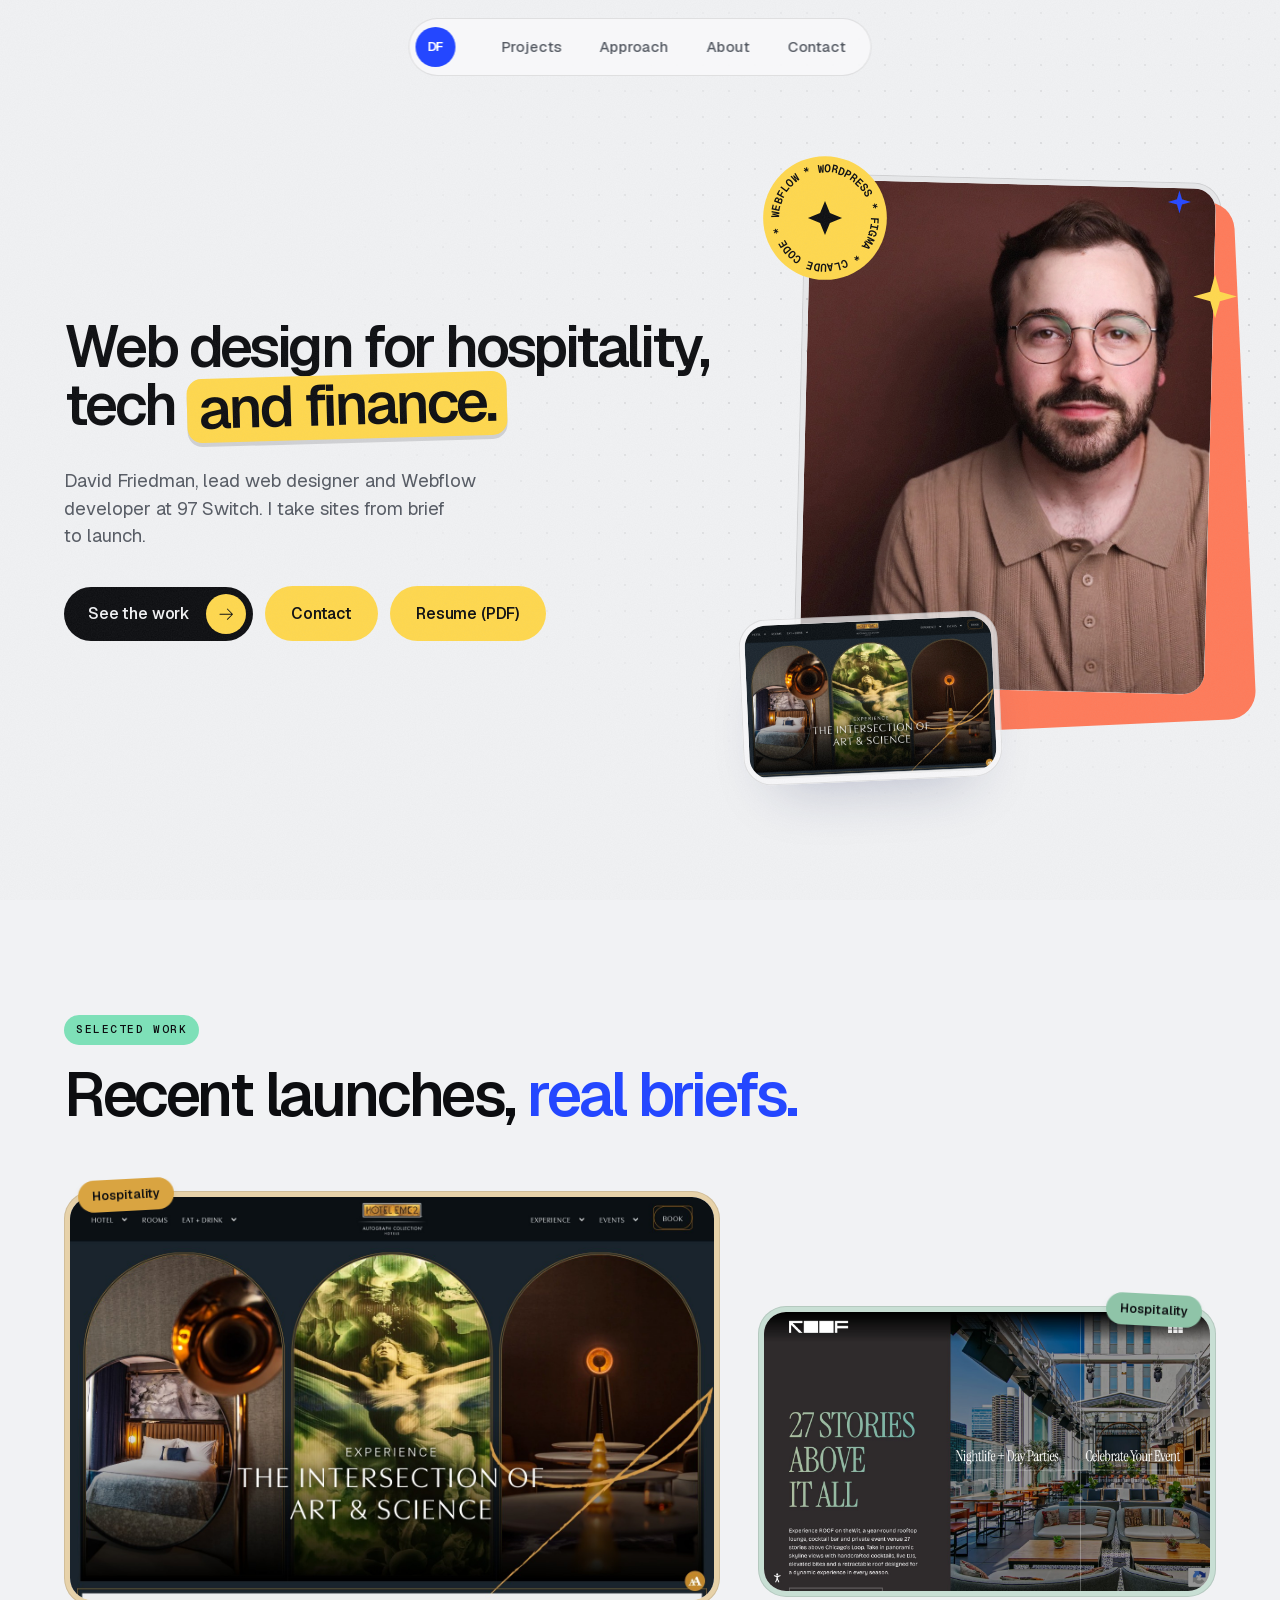
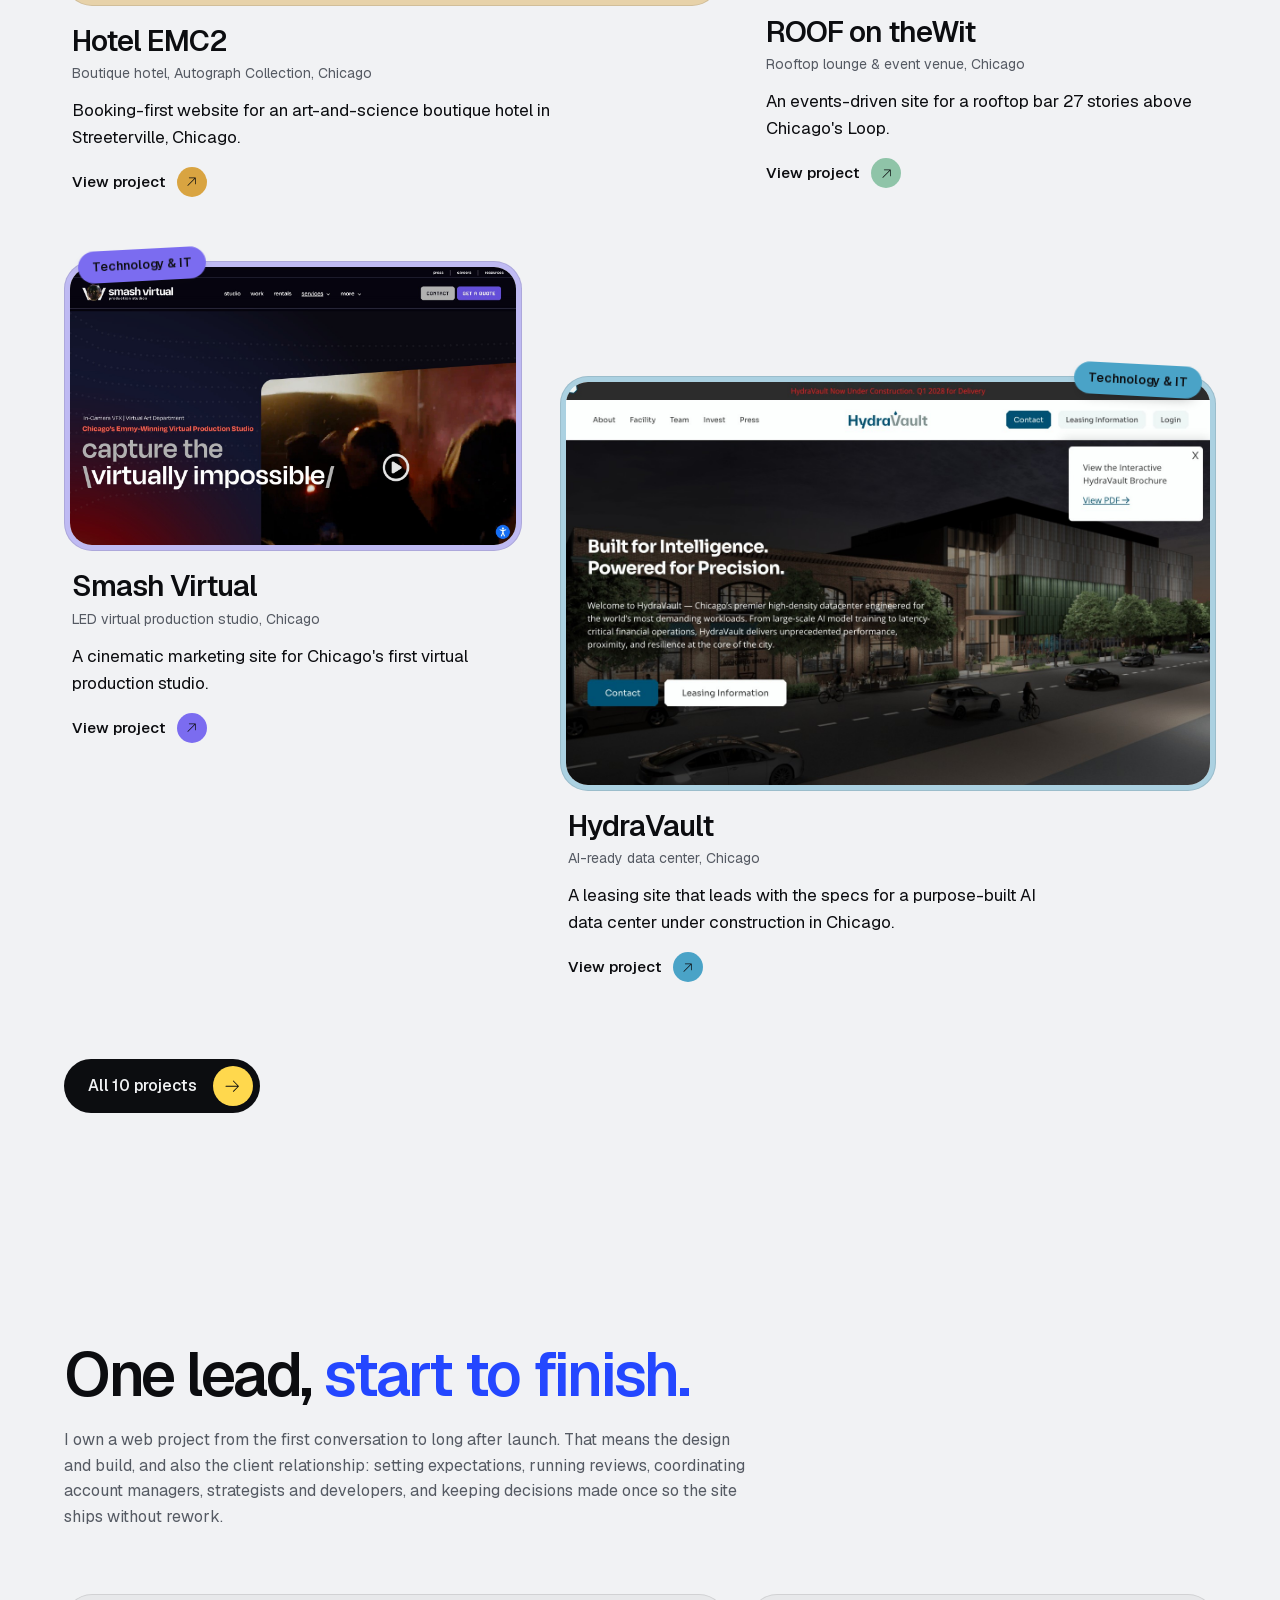
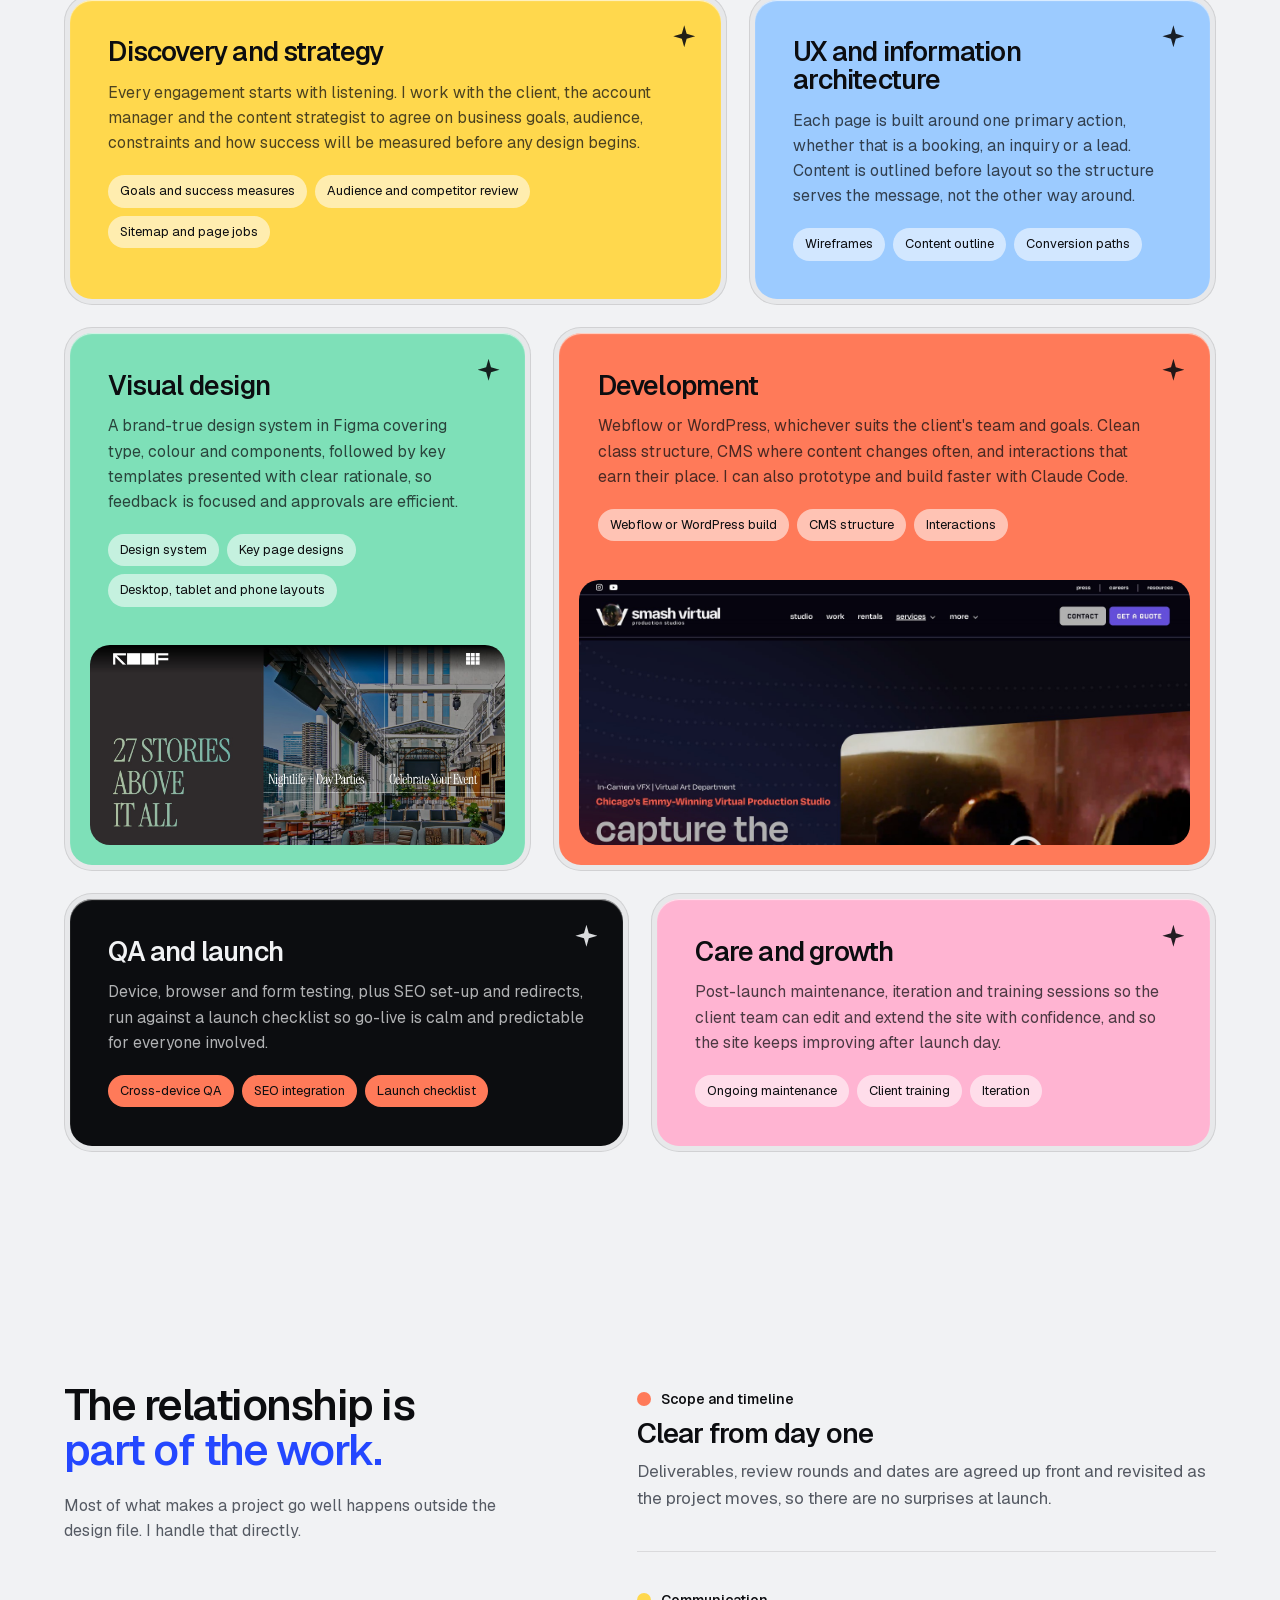
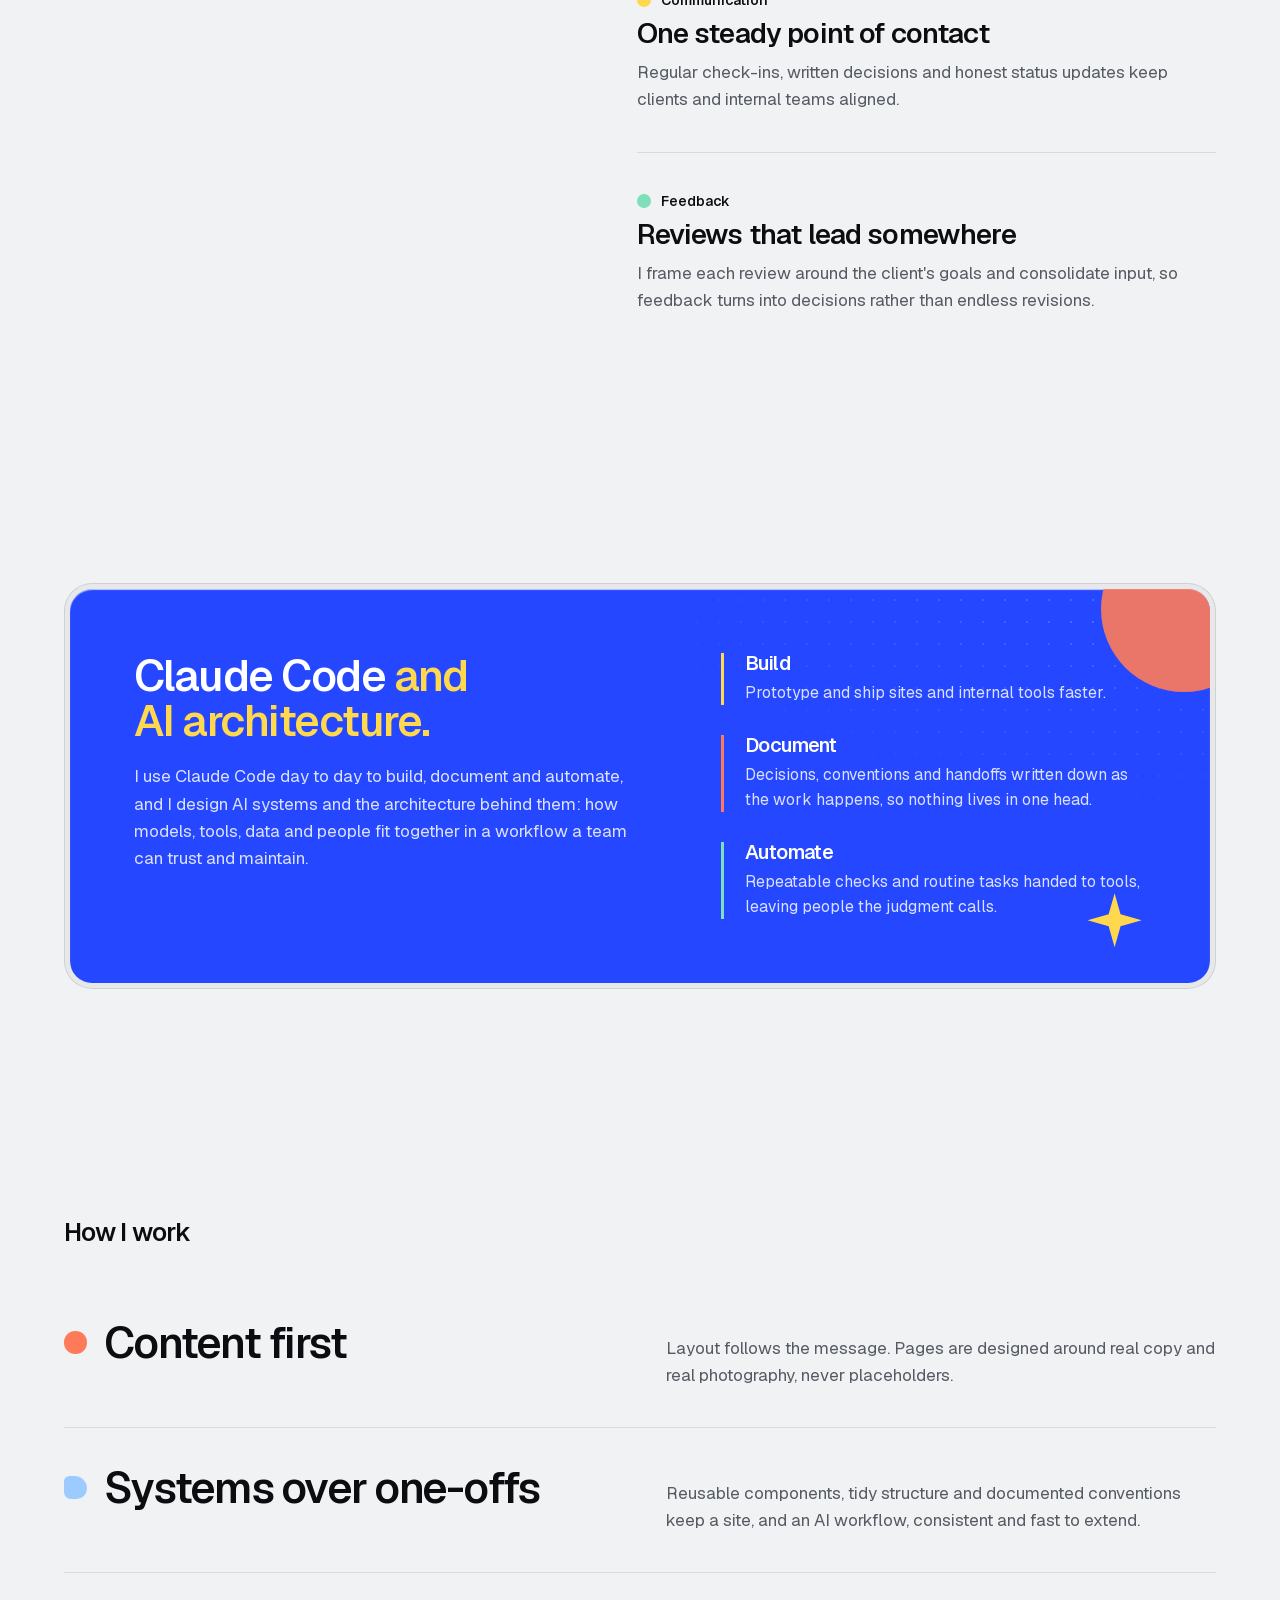
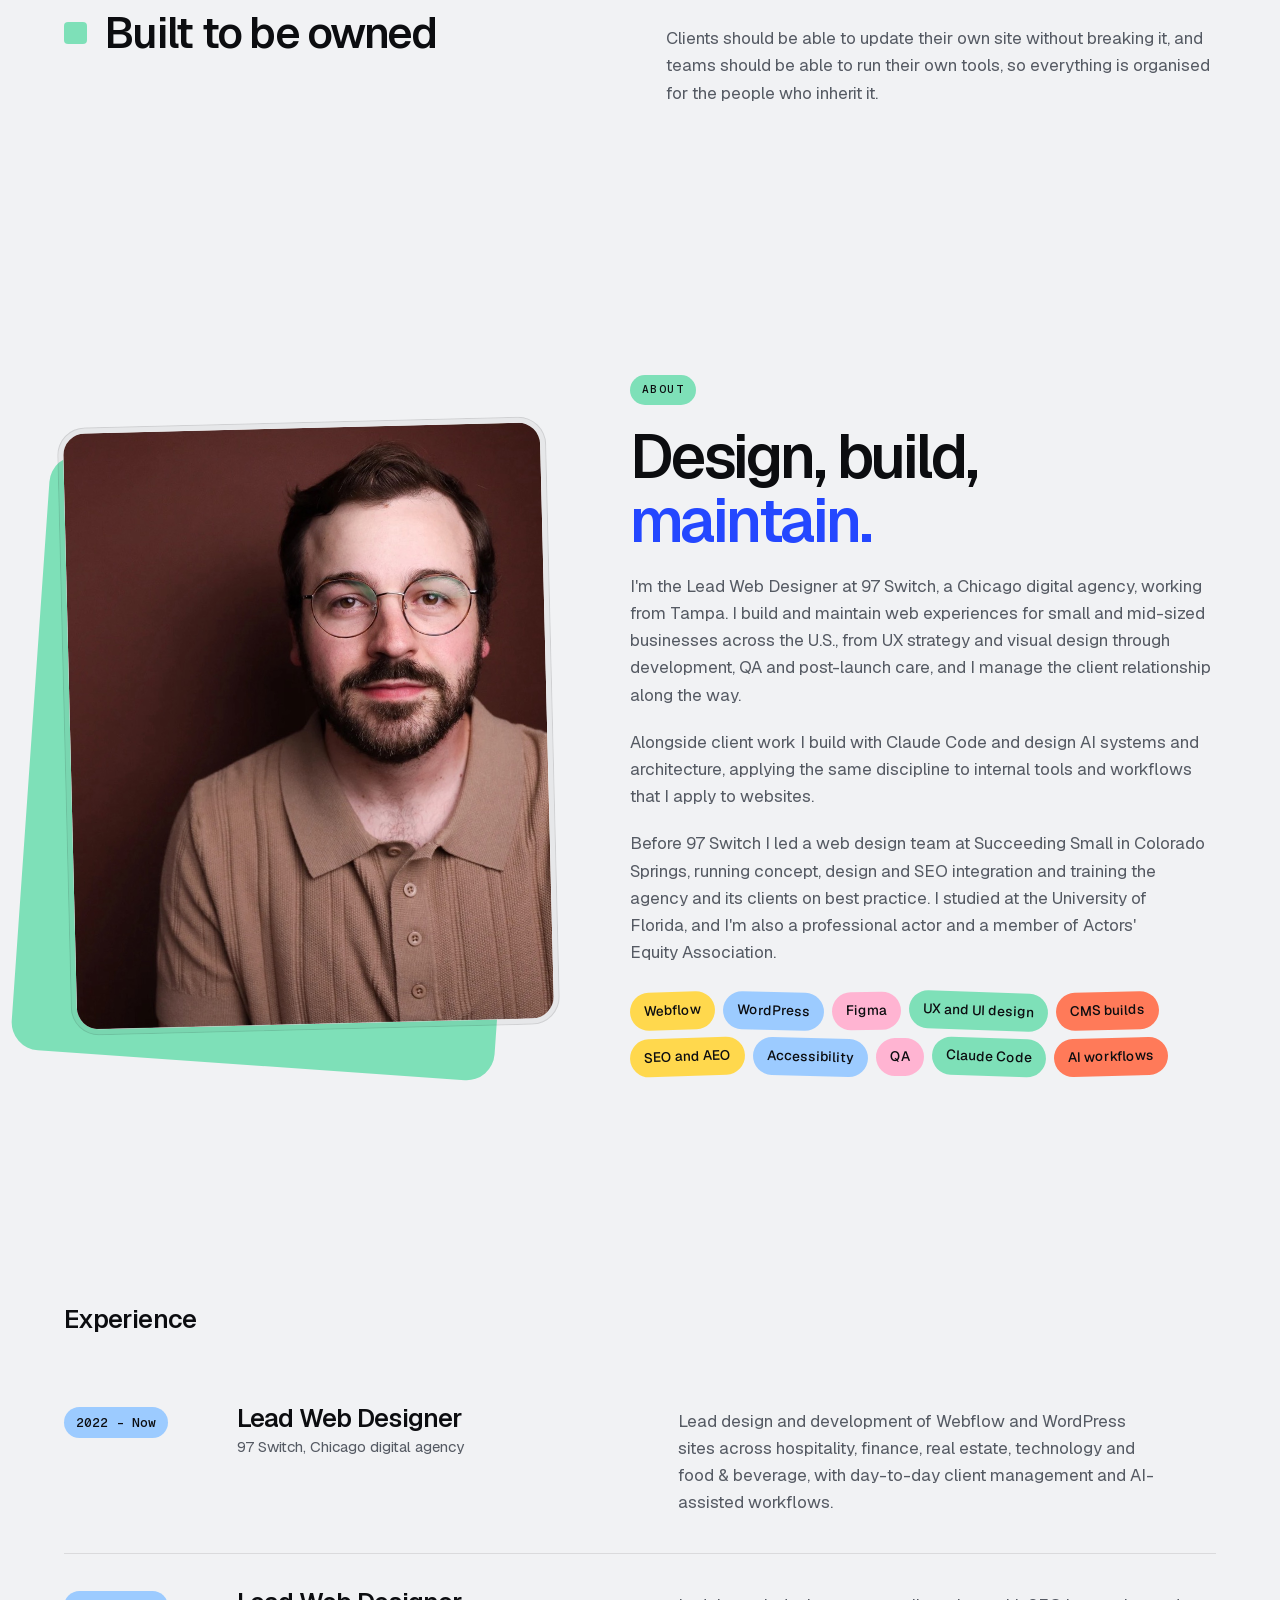
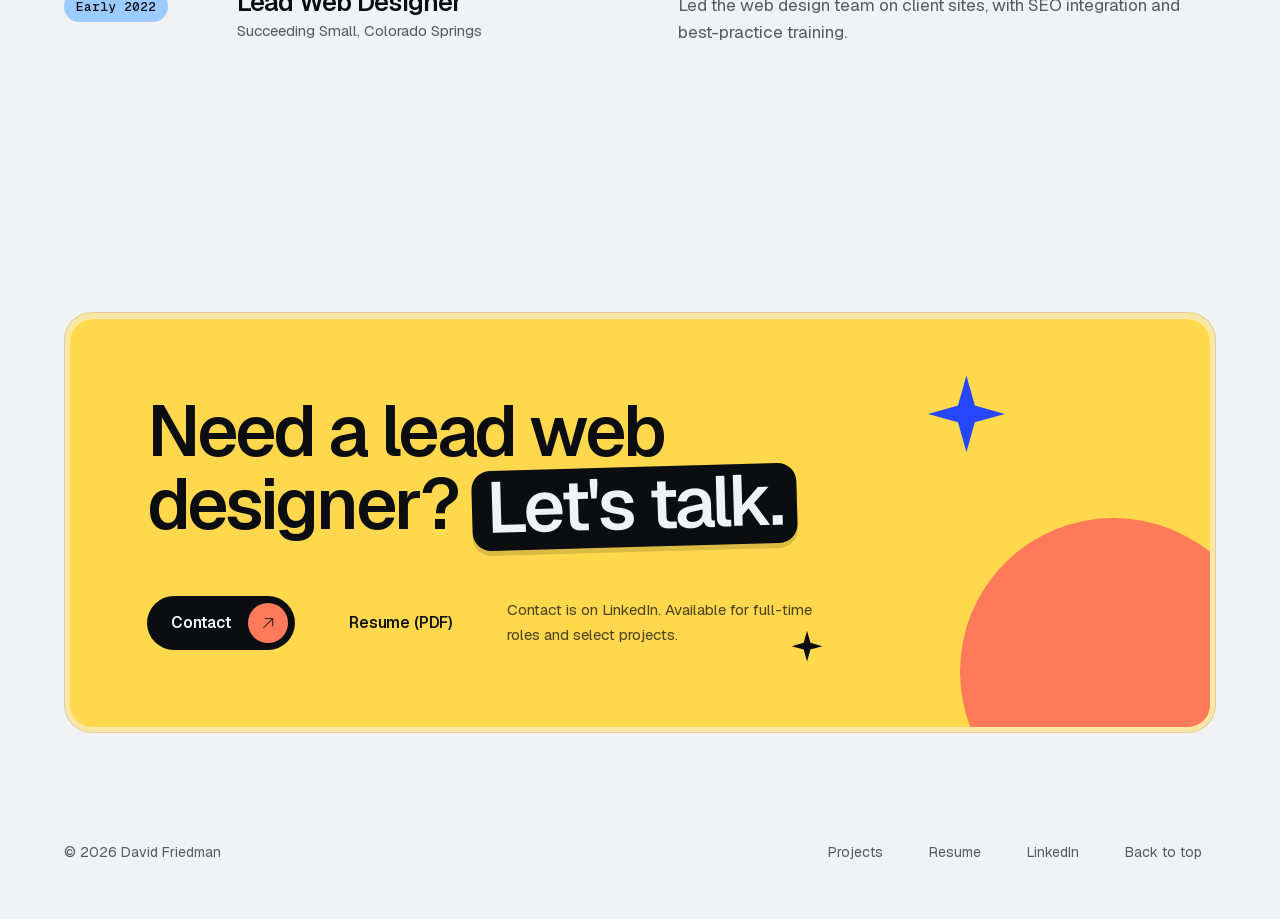
==== commit 6997e787: "Add files via upload" ====
--- a/index.html
+++ b/index.html
@@ -23,6 +23,10 @@
 <meta name="twitter:description" content="David Friedman is a lead web designer and Webflow and WordPress developer at 97 Switch. UX, design, build, QA and SEO for hospitality, real estate, finance and tech sites. Based in Tampa, FL.">
 <meta name="twitter:image" content="https://davidbenjaminfriedman.com/assets/glasses.jpg">
 <script type="application/ld+json">{"@context":"https://schema.org","@graph":[{"@type":"Person","@id":"https://davidbenjaminfriedman.com/#person","name":"David Friedman","url":"https://davidbenjaminfriedman.com/","image":"https://davidbenjaminfriedman.com/assets/glasses.jpg","jobTitle":"Lead Web Designer","description":"Lead web designer and Webflow and WordPress developer at 97 Switch, a Chicago digital agency. Designs, builds and maintains websites and builds AI-assisted workflows with Claude Code.","worksFor":{"@type":"Organization","name":"97 Switch","url":"https://97switch.com"},"alumniOf":{"@type":"CollegeOrUniversity","name":"University of Florida"},"homeLocation":{"@type":"Place","address":{"@type":"PostalAddress","addressLocality":"Tampa","addressRegion":"FL","addressCountry":"US"}},"knowsAbout":["Web design","Webflow","WordPress","UX design","UI design","Figma","Design systems","Information architecture","CMS development","SEO","Answer engine optimization","Web accessibility","QA testing","Claude Code","AI workflow design","Hospitality websites","Real estate websites","Technology websites","Client management"],"sameAs":["https://www.linkedin.com/in/david-b-friedman"]},{"@type":"WebSite","@id":"https://davidbenjaminfriedman.com/#website","url":"https://davidbenjaminfriedman.com/","name":"David Friedman, Lead Web Designer","inLanguage":"en-US","publisher":{"@id":"https://davidbenjaminfriedman.com/#person"}},{"@type":"ProfilePage","@id":"https://davidbenjaminfriedman.com/#page","url":"https://davidbenjaminfriedman.com/","name":"David Friedman, Lead Web Designer","isPartOf":{"@id":"https://davidbenjaminfriedman.com/#website"},"mainEntity":{"@id":"https://davidbenjaminfriedman.com/#person"},"dateModified":"2026-11-11"},{"@type":"FAQPage","@id":"https://davidbenjaminfriedman.com/#faq","mainEntity":[{"@type":"Question","name":"Who is David Friedman?","acceptedAnswer":{"@type":"Answer","text":"David Friedman is the Lead Web Designer at 97 Switch, a Chicago digital agency. He is based in Tampa, Florida, and designs, builds and maintains Webflow and WordPress websites for clients across the U.S."}},{"@type":"Question","name":"What does David design and build?","acceptedAnswer":{"@type":"Answer","text":"Marketing, booking and lead-generation websites. His work covers discovery, UX and information architecture, Figma design systems, Webflow or WordPress builds with a CMS, QA, SEO set-up, launch and post-launch care."}},{"@type":"Question","name":"Does David work in Webflow or WordPress?","acceptedAnswer":{"@type":"Answer","text":"Both. He picks the platform that suits the client's team and goals, with clean class structure, CMS where content changes often, and training so clients can edit their own sites."}},{"@type":"Question","name":"Which industries has David worked in?","acceptedAnswer":{"@type":"Answer","text":"Hospitality, real estate, technology and IT, professional development, finance, food and beverage, and political consulting. Case studies include Hotel EMC2, ROOF on theWit, Smash Virtual, GSD Decisions and CompTIA."}},{"@type":"Question","name":"Does David use AI in his work?","acceptedAnswer":{"@type":"Answer","text":"Yes. He uses Claude Code to prototype, document and automate, and designs AI workflows and the architecture behind them, so teams can trust and maintain what is built."}},{"@type":"Question","name":"What roles is David a fit for?","acceptedAnswer":{"@type":"Answer","text":"Lead or senior web designer, Webflow or WordPress developer, UX and UI designer for marketing sites, and design technologist roles that mix design, build and AI-assisted workflows."}},{"@type":"Question","name":"How can I contact David?","acceptedAnswer":{"@type":"Answer","text":"Message David on LinkedIn at linkedin.com/in/david-b-friedman. He is open to full-time roles and select projects."}}]}]}</script>
+<link rel="icon" href="/favicon.svg" type="image/svg+xml">
+<link rel="icon" href="/favicon.ico" sizes="32x32">
+<link rel="apple-touch-icon" href="/apple-touch-icon.png">
+<link rel="manifest" href="/site.webmanifest">
 <link rel="stylesheet" href="/styles.css">
 <script>document.documentElement.classList.add('js')</script>
 </head>
@@ -48,6 +52,7 @@
     <div class="hero__cta" data-r style="--d:.16s">
       <a class="btn btn--solid" href="/projects"><span>See the work</span><span class="btn__ico"><svg class="ico" aria-hidden="true" focusable="false" xmlns="http://www.w3.org/2000/svg" viewBox="0 0 256 256" fill="currentColor"><path d="M220.24,132.24l-72,72a6,6,0,0,1-8.48-8.48L201.51,134H40a6,6,0,0,1,0-12H201.51L139.76,60.24a6,6,0,0,1,8.48-8.48l72,72A6,6,0,0,1,220.24,132.24Z"/></svg></span></a>
       <a class="btn btn--ghost" href="/#contact"><span>Contact</span></a>
+      <a class="btn btn--ghost" href="/assets/David-Friedman-Resume.pdf" target="_blank" rel="noopener"><span>Resume (PDF)</span></a>
     </div>
   </div>
   <div class="hero__visual" data-r style="--d:.12s">
@@ -187,7 +192,8 @@
       <h2 class="h-xl">Need a lead web designer? <span class="mark mark--ink">Let's talk.</span></h2>
       <div class="cta__row">
         <a class="btn btn--solid" href="https://www.linkedin.com/in/david-b-friedman" target="_blank" rel="noopener"><span>Contact</span><span class="btn__ico"><svg class="ico" aria-hidden="true" focusable="false" xmlns="http://www.w3.org/2000/svg" viewBox="0 0 256 256" fill="currentColor"><path d="M198,64V168a6,6,0,0,1-12,0V78.48L68.24,196.24a6,6,0,0,1-8.48-8.48L177.52,70H88a6,6,0,0,1,0-12H192A6,6,0,0,1,198,64Z"/></svg></span></a>
-        <p>On LinkedIn. Available for full-time roles and select projects.</p>
+        <a class="btn btn--ghost" href="/assets/David-Friedman-Resume.pdf" target="_blank" rel="noopener"><span>Resume (PDF)</span></a>
+        <p>Contact is on LinkedIn. Available for full-time roles and select projects.</p>
       </div>
     </div></div>
   </div>
@@ -199,6 +205,7 @@
   <span>© 2026 David Friedman</span>
   <nav aria-label="Footer">
     <a href="/projects">Projects</a>
+    <a href="/assets/David-Friedman-Resume.pdf" target="_blank" rel="noopener">Resume</a>
     <a href="https://www.linkedin.com/in/david-b-friedman" target="_blank" rel="noopener">LinkedIn</a>
     <a href="#top">Back to top</a>
   </nav>
--- a/styles.css
+++ b/styles.css
@@ -432,3 +432,5 @@
 }
 @media (prefers-reduced-motion:reduce){.badge{animation:none}}
 main{overflow-x:clip}
+
+.foot nav{display:flex;flex-wrap:wrap;gap:6px 18px}
